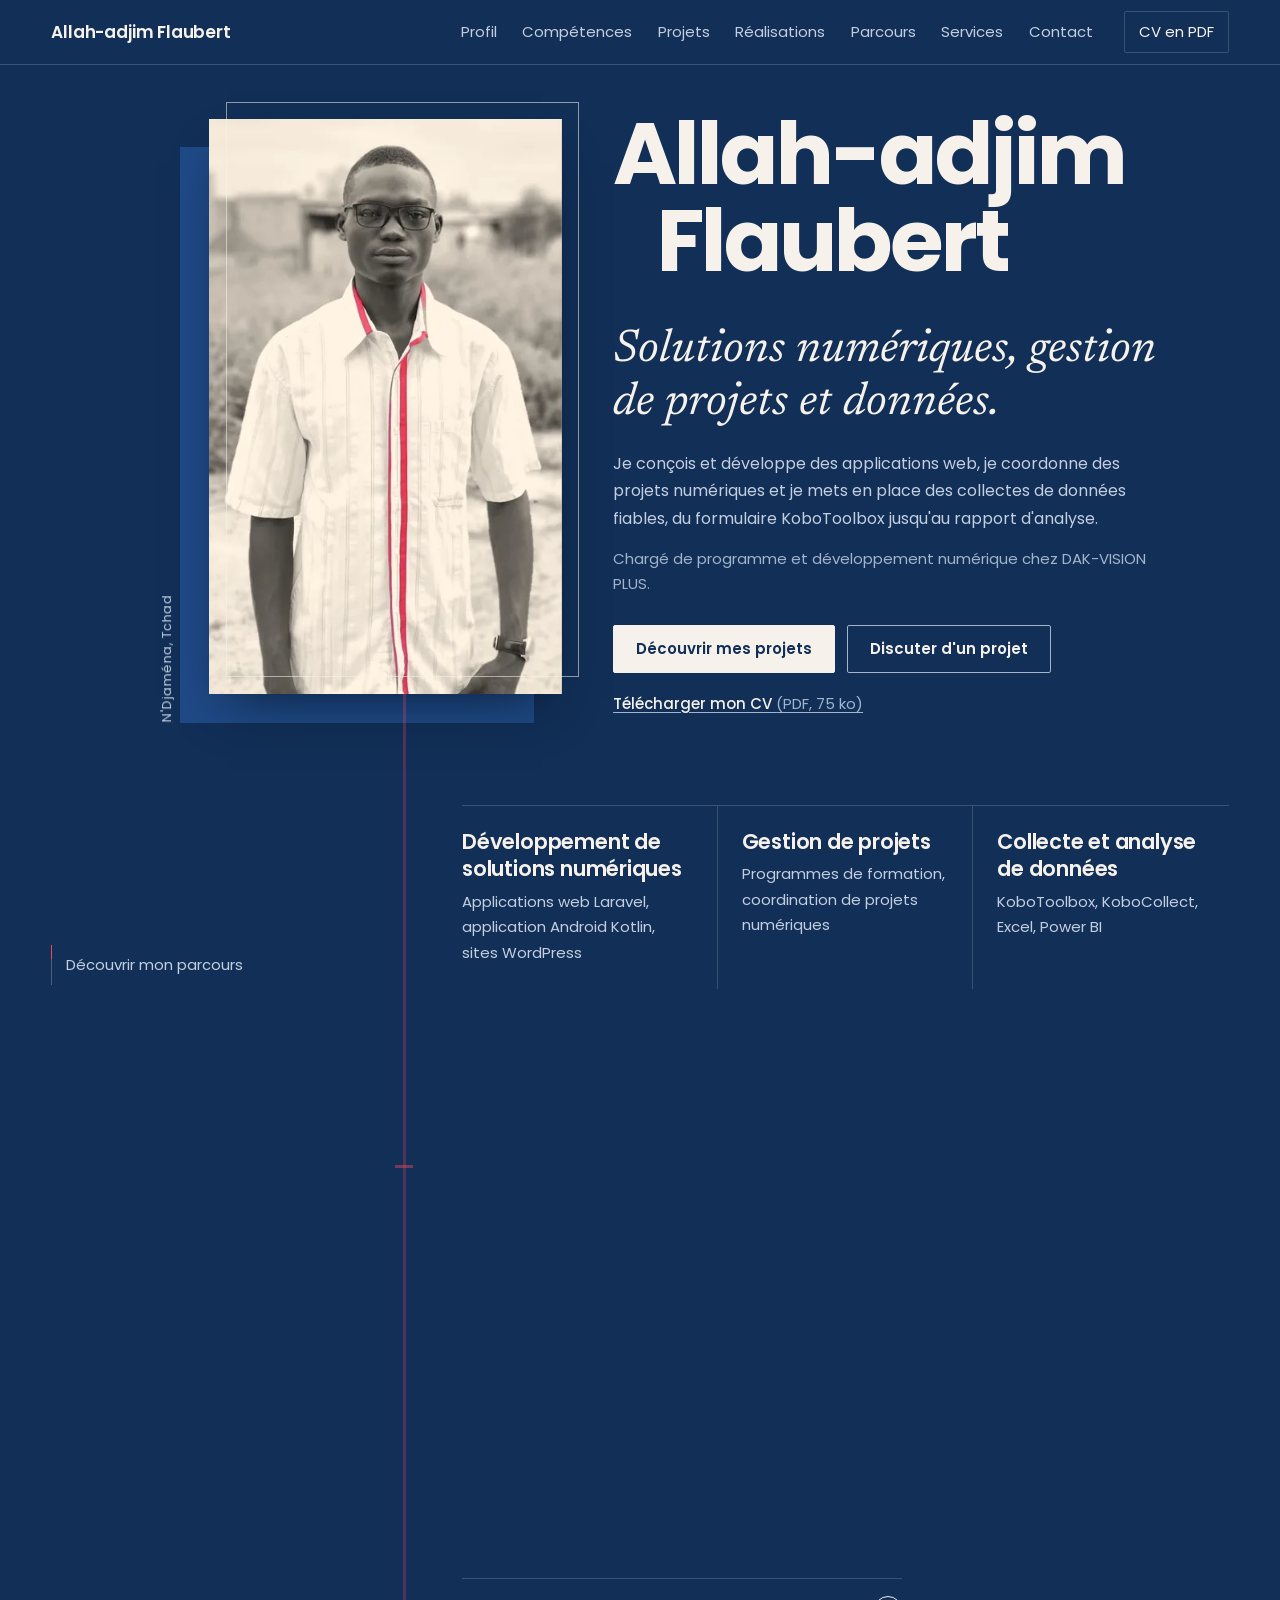
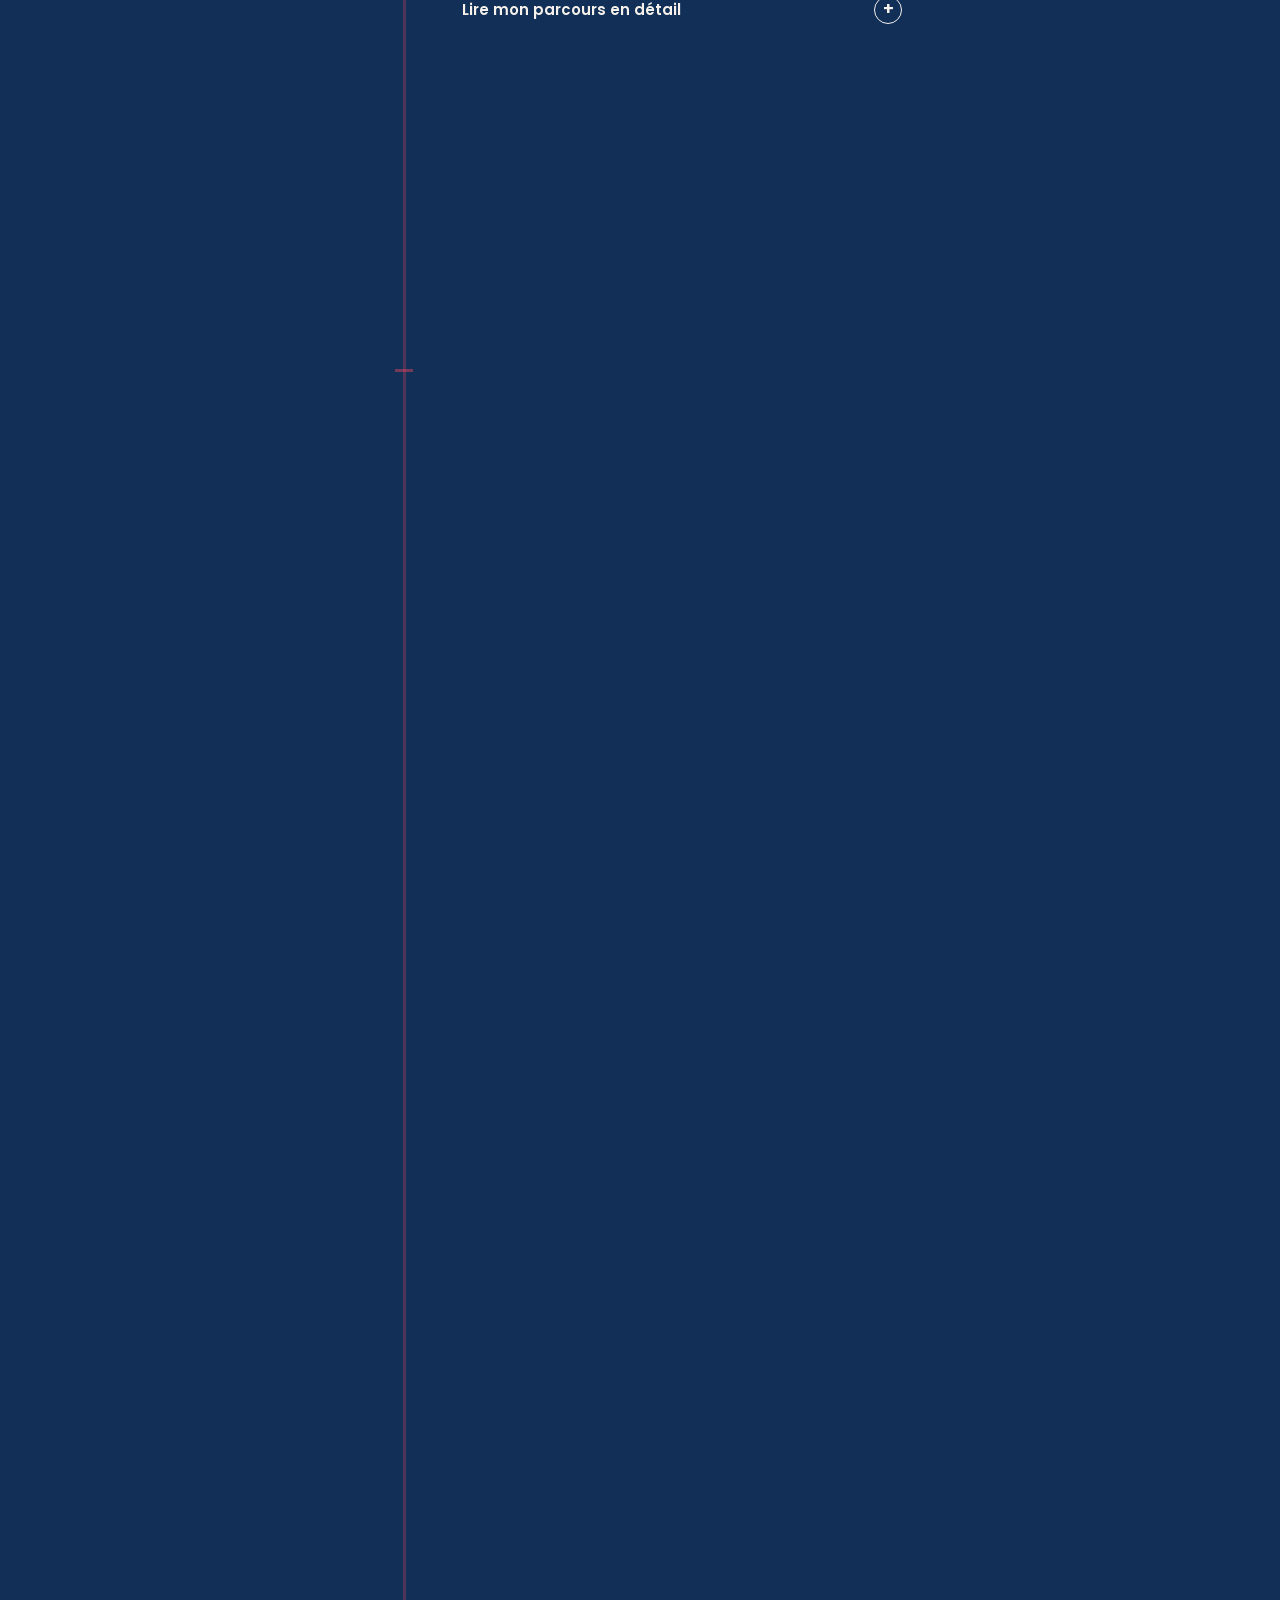
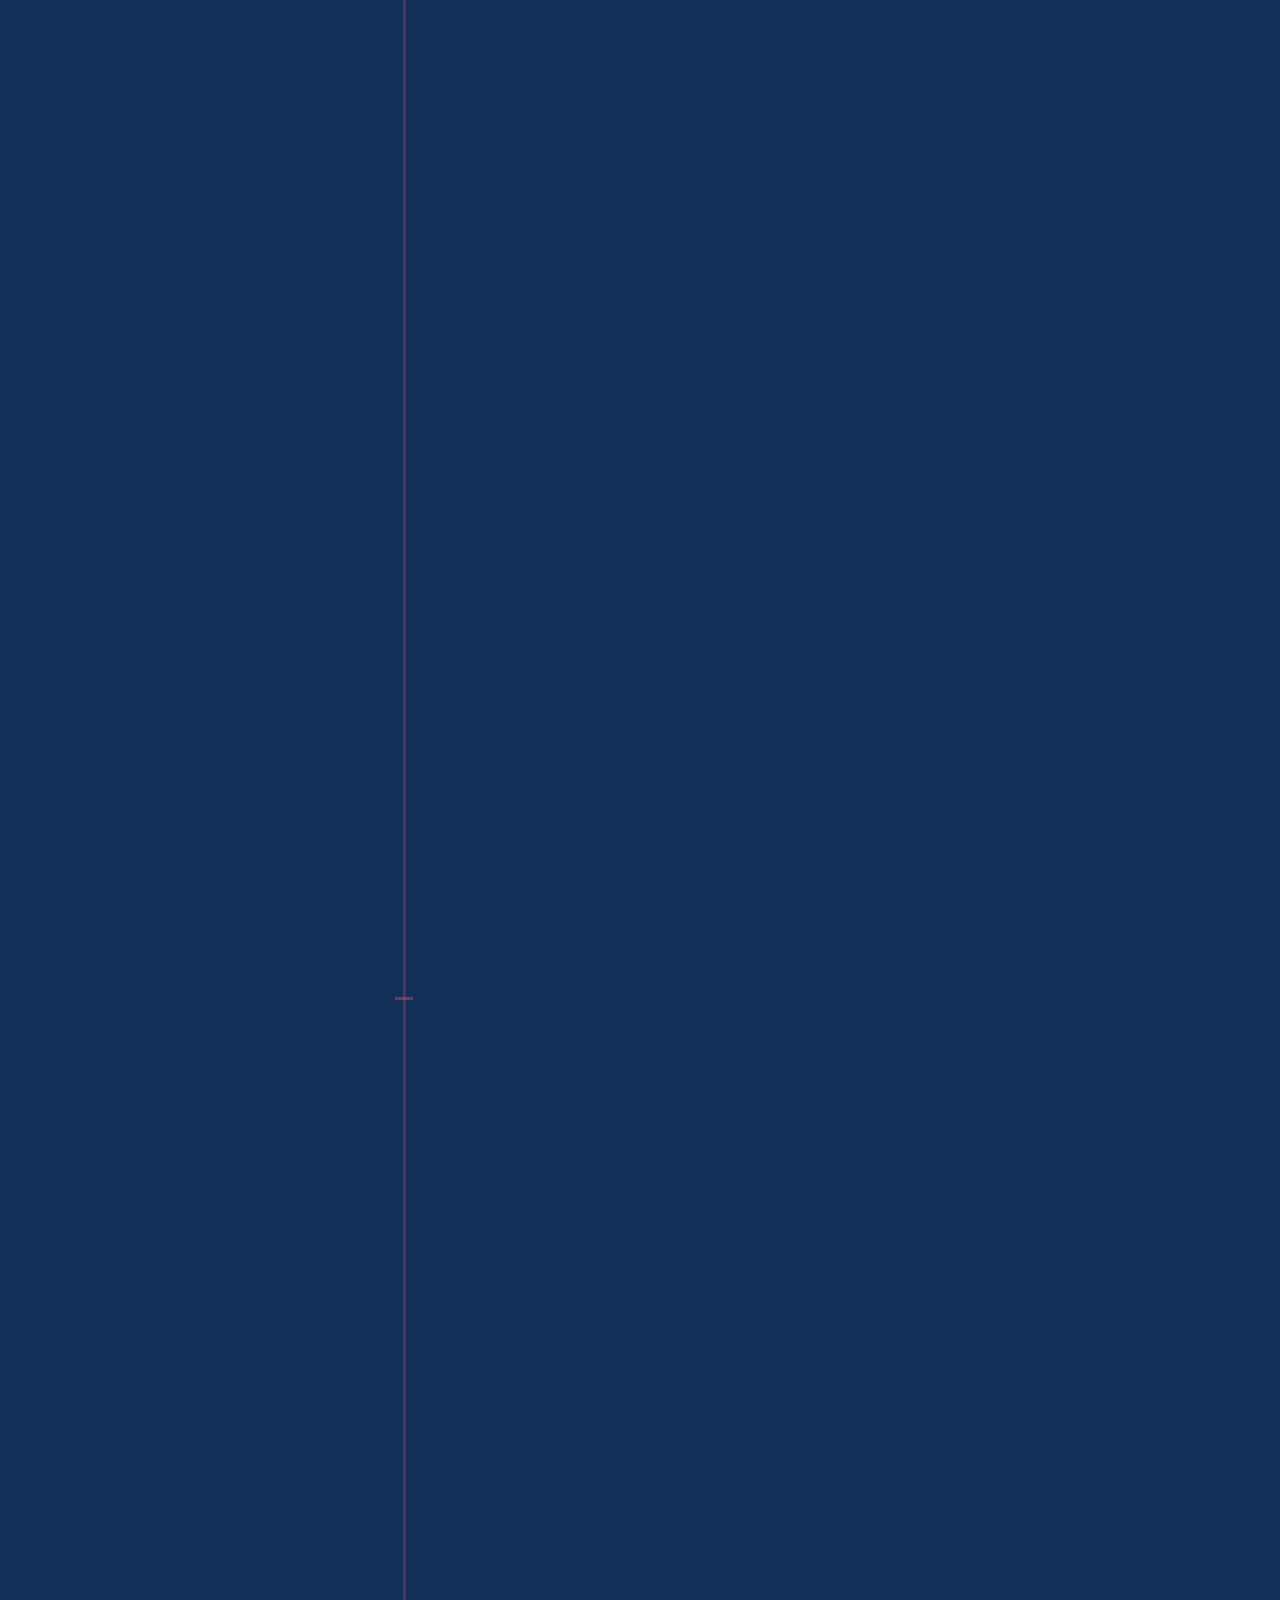
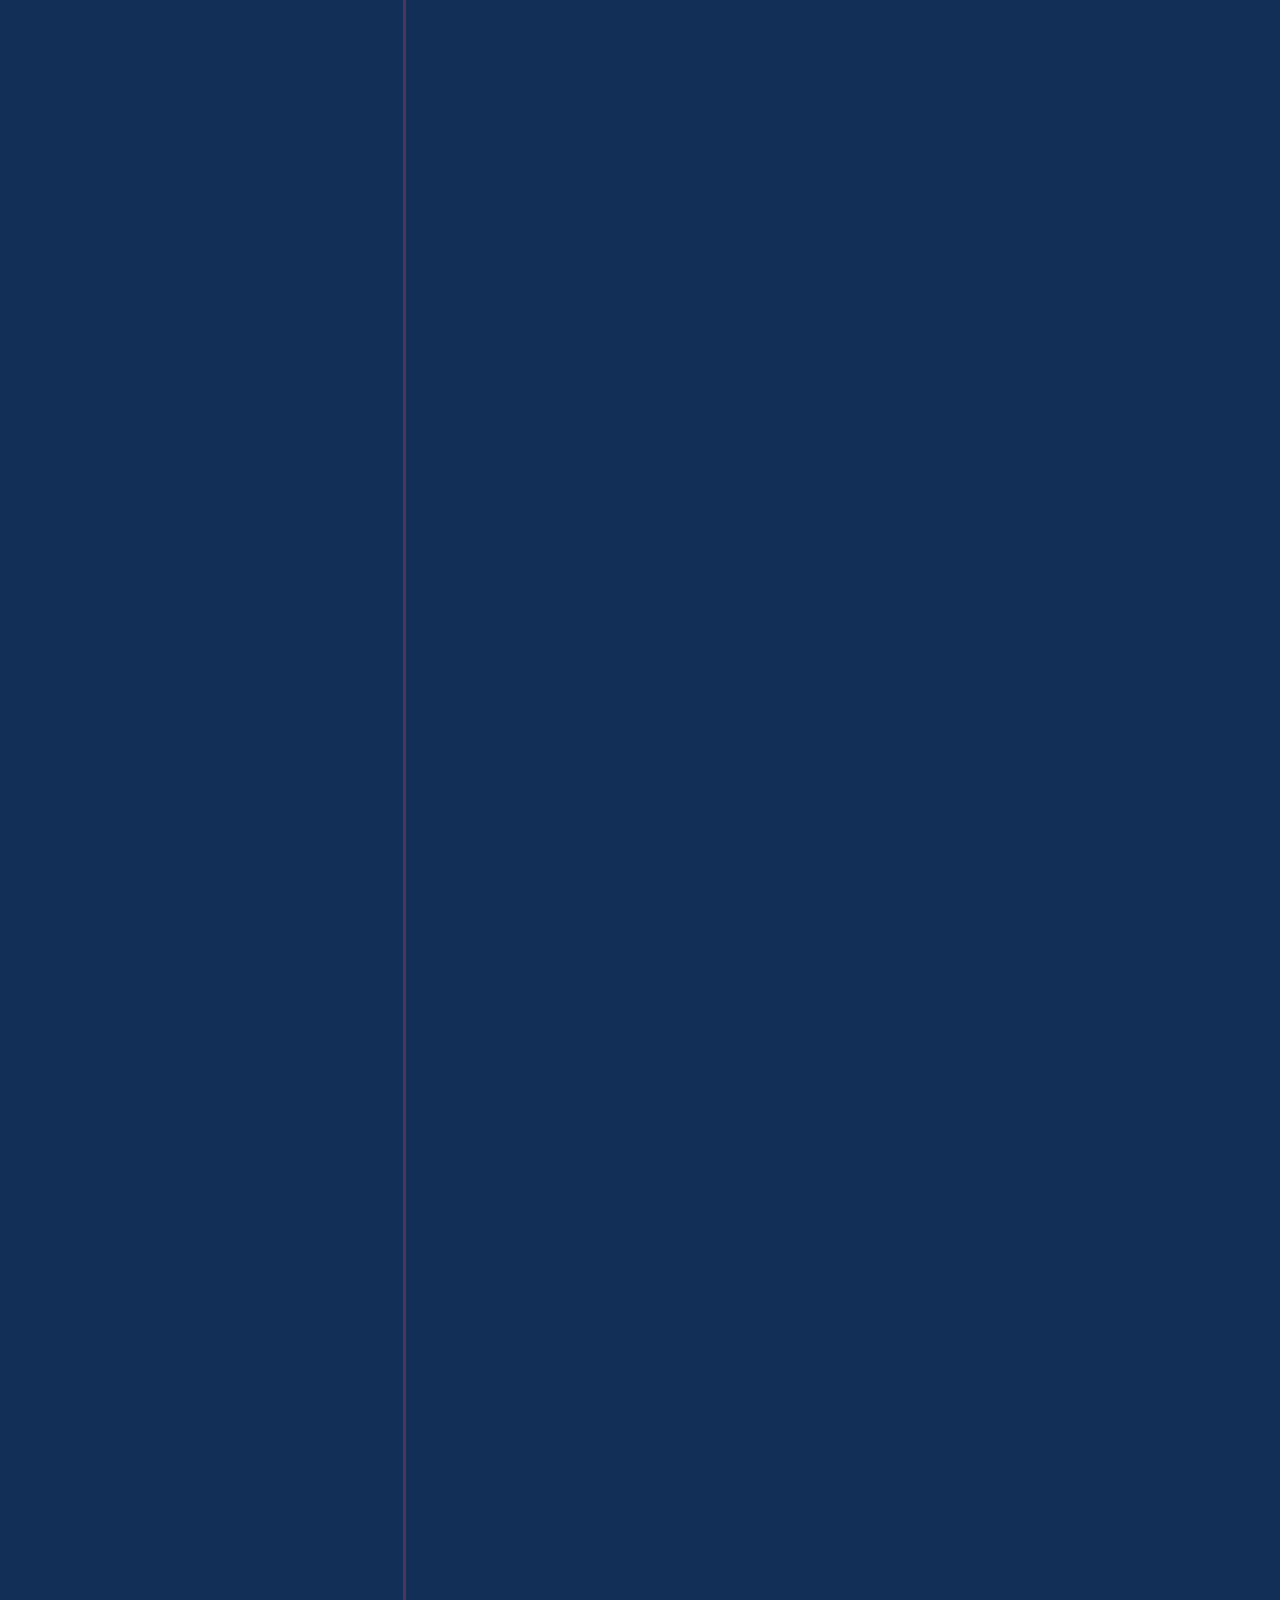
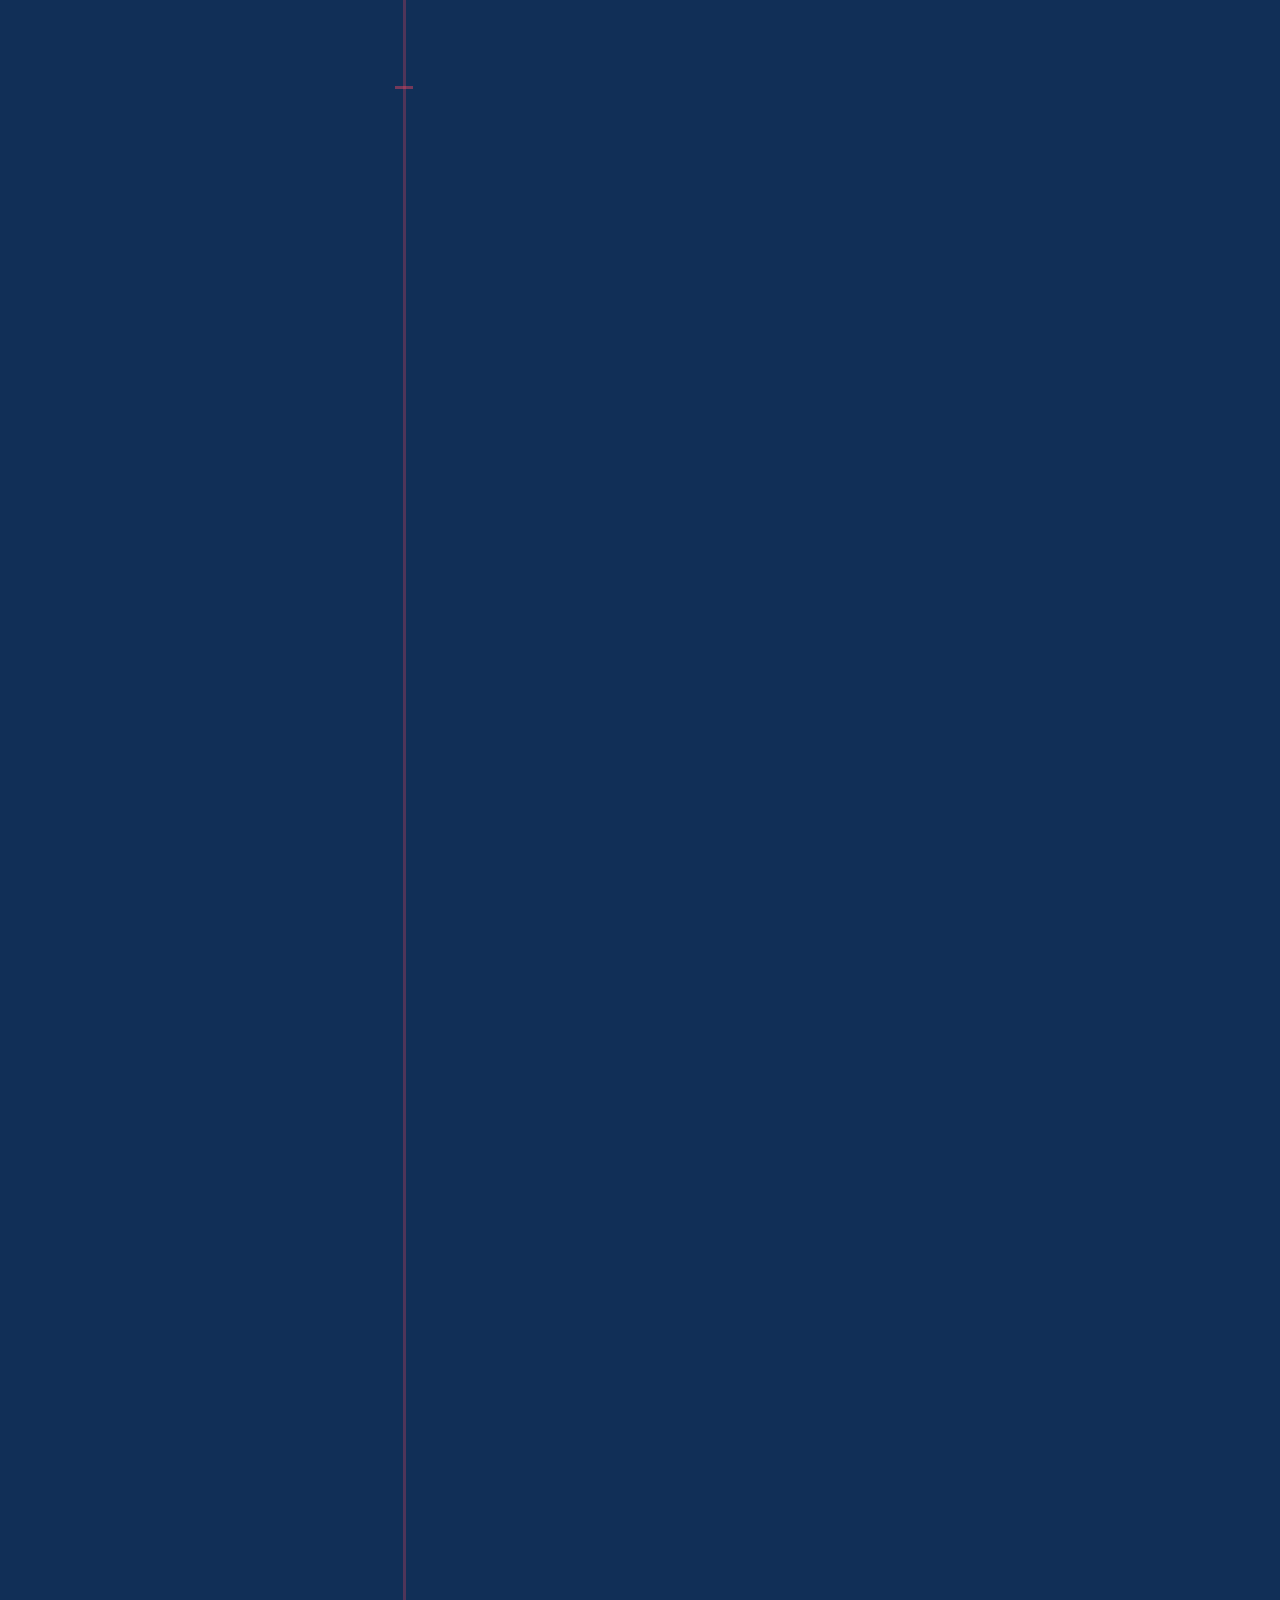
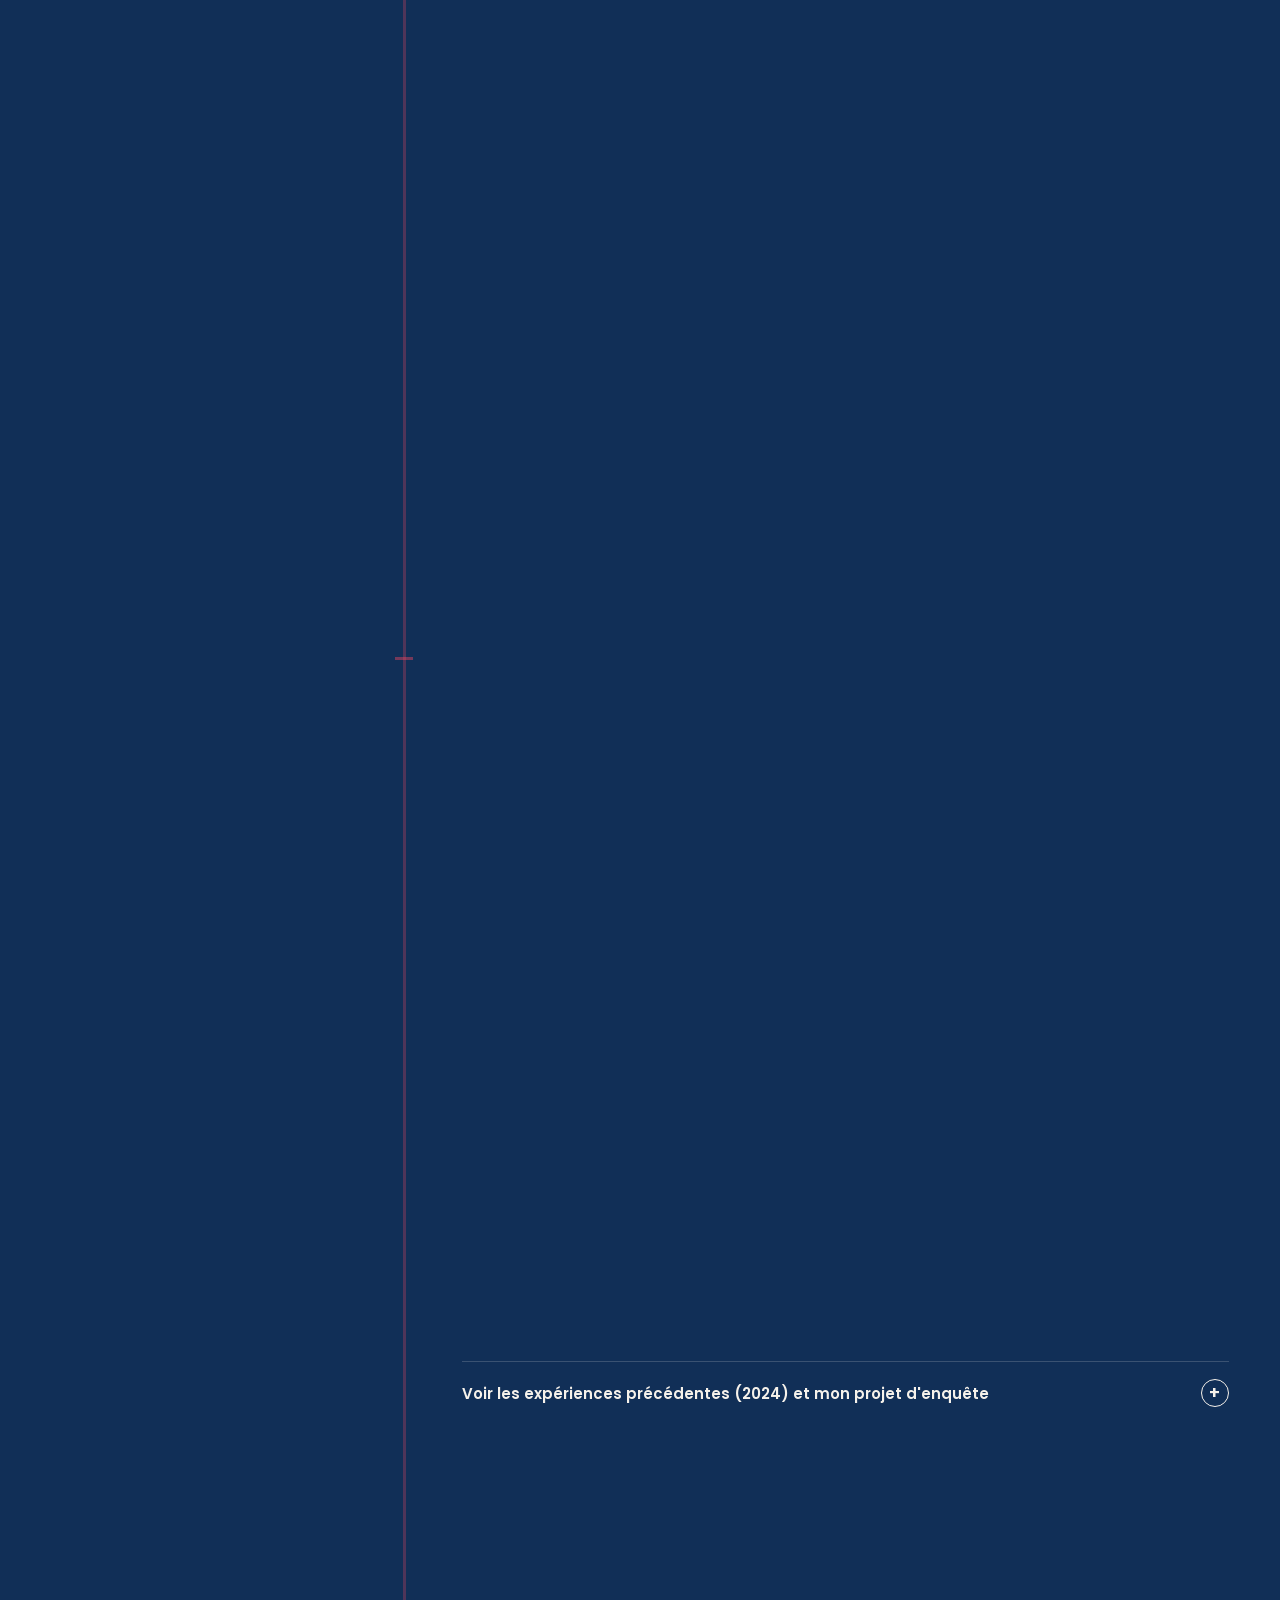
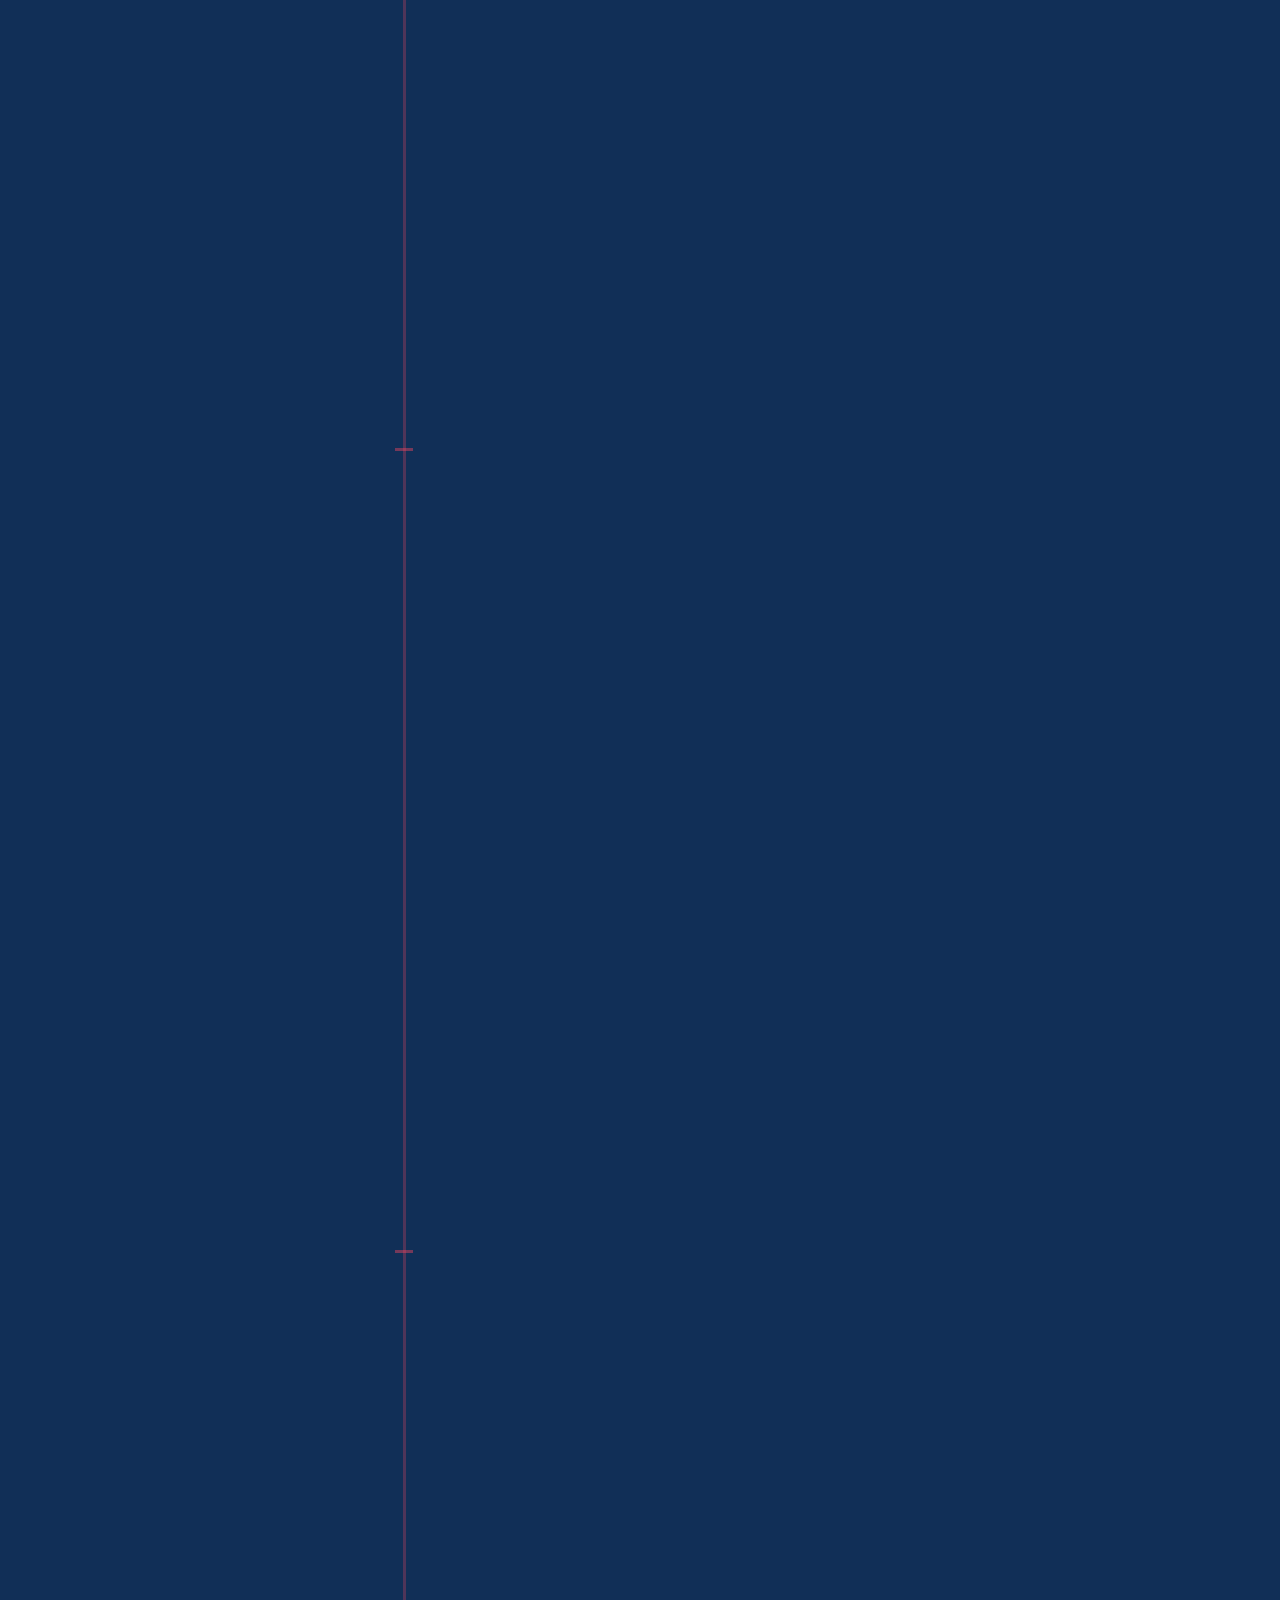
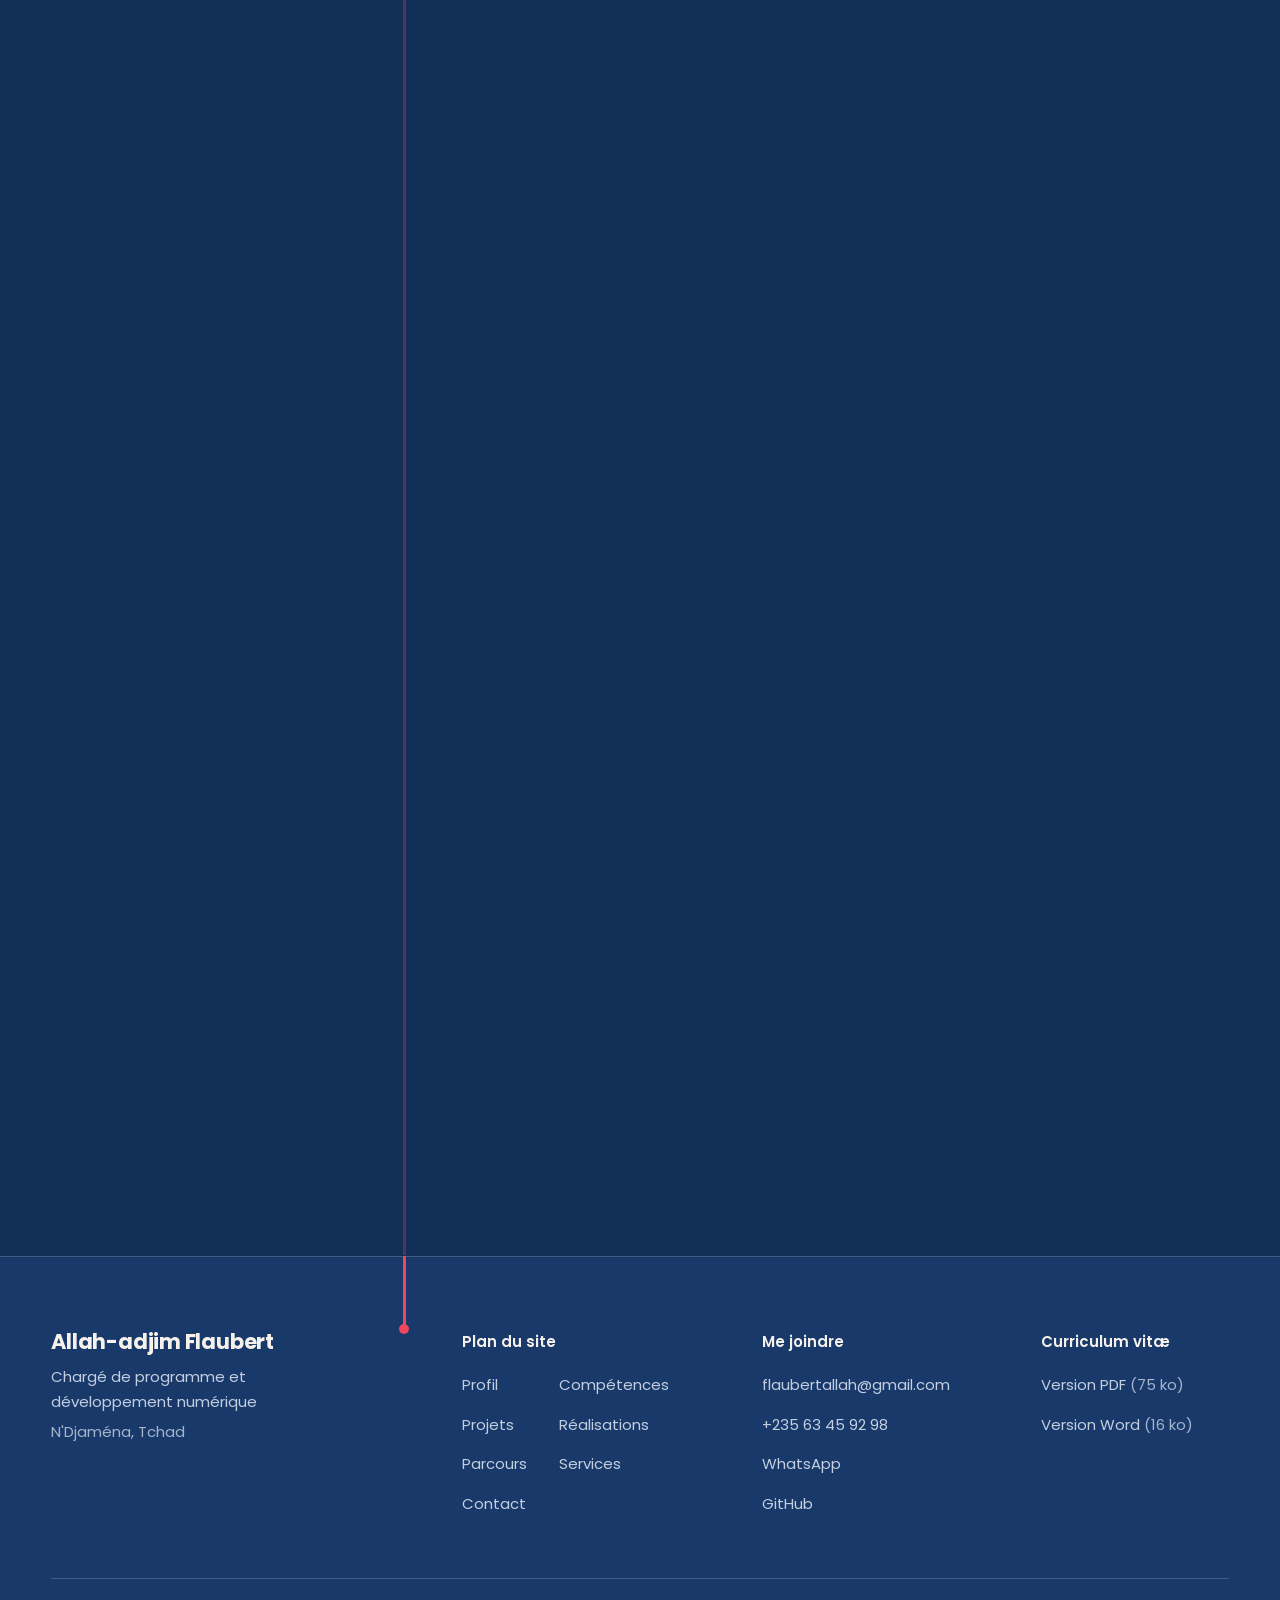
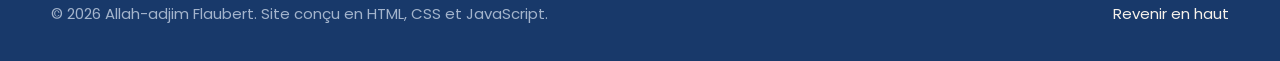
==== index.html @ 639a3fc4 "Première publication du portfolio" ====
<!DOCTYPE html>
<html lang="fr" class="no-js">
<!--
  Portfolio d'Allah-adjim Flaubert. Mode d'emploi : MAINTENANCE.md.
  Avant chaque publication : python tools/verifier.py
-->
<head>
  <meta charset="UTF-8">
  <meta name="viewport" content="width=device-width, initial-scale=1">
  <meta http-equiv="Content-Security-Policy" content="default-src 'self'; img-src 'self' data:; style-src 'self'; script-src 'self'; font-src 'self'; connect-src 'none'; manifest-src 'self'; frame-src 'none'; worker-src 'none'; object-src 'none'; base-uri 'self'; form-action 'none'">
  <meta name="referrer" content="strict-origin-when-cross-origin">
  <!-- RÉFÉRENCEMENT. L'adresse du site figure ici (canonical, partage, JSON-LD),
       dans sitemap.xml, robots.txt et 404.html. Pour la changer partout :
       python tools/verifier.py --changer-adresse https://nouvelle-adresse/ -->
  <title>Allah-adjim Flaubert | Solutions numériques et données au Tchad</title>
  <meta name="description" content="Allah-adjim Flaubert, développeur web et chargé de programme à N'Djaména : applications web Laravel, gestion de projets numériques, collecte et analyse de données (KoboToolbox, Power BI) et services informatiques au Tchad.">
  <meta name="author" content="Allah-adjim Flaubert">
  <meta name="robots" content="index, follow, max-image-preview:large">
  <meta name="theme-color" content="#112f57">
  <link rel="canonical" href="https://motou-98.github.io/portfolio-flaubertadjim/">

  <meta property="og:type" content="profile">
  <meta property="og:locale" content="fr_FR">
  <meta property="og:site_name" content="Allah-adjim Flaubert">
  <meta property="og:title" content="Allah-adjim Flaubert | Solutions numériques et données au Tchad">
  <meta property="og:description" content="Développement d'applications web, gestion de projets numériques, collecte et analyse de données à N'Djaména.">
  <meta property="og:url" content="https://motou-98.github.io/portfolio-flaubertadjim/">
  <meta property="og:image" content="https://motou-98.github.io/portfolio-flaubertadjim/assets/images/og-image.jpg">
  <meta property="og:image:width" content="1200">
  <meta property="og:image:height" content="630">
  <meta property="og:image:alt" content="Allah-adjim Flaubert, solutions numériques, gestion de projets et données">
  <meta property="profile:first_name" content="Flaubert">
  <meta property="profile:last_name" content="Allah-adjim">
  <meta name="twitter:card" content="summary_large_image">
  <meta name="twitter:title" content="Allah-adjim Flaubert | Solutions numériques et données au Tchad">
  <meta name="twitter:description" content="Développement d'applications web, gestion de projets numériques, collecte et analyse de données à N'Djaména.">
  <meta name="twitter:image" content="https://motou-98.github.io/portfolio-flaubertadjim/assets/images/og-image.jpg">
  <meta name="twitter:image:alt" content="Allah-adjim Flaubert, solutions numériques, gestion de projets et données">

  <link rel="icon" href="assets/images/favicon.svg" type="image/svg+xml">
  <link rel="apple-touch-icon" href="assets/images/apple-touch-icon.png">
  <link rel="manifest" href="site.webmanifest">
  <link rel="preload" href="assets/fonts/poppins-700.woff2" as="font" type="font/woff2" crossorigin>
  <link rel="preload" href="assets/fonts/poppins-400.woff2" as="font" type="font/woff2" crossorigin>
  <link rel="stylesheet" href="assets/css/style.css">
  <script src="assets/js/script.js" defer></script>

  <script type="application/ld+json">
  {
    "@context": "https://schema.org",
    "@graph": [
      {
        "@type": "WebSite",
        "@id": "https://motou-98.github.io/portfolio-flaubertadjim/#site",
        "url": "https://motou-98.github.io/portfolio-flaubertadjim/",
        "name": "Allah-adjim Flaubert",
        "inLanguage": "fr"
      },
      {
        "@type": "ProfilePage",
        "@id": "https://motou-98.github.io/portfolio-flaubertadjim/#page",
        "url": "https://motou-98.github.io/portfolio-flaubertadjim/",
        "name": "Allah-adjim Flaubert | Solutions numériques et données au Tchad",
        "inLanguage": "fr",
        "isPartOf": { "@id": "https://motou-98.github.io/portfolio-flaubertadjim/#site" },
        "mainEntity": { "@id": "https://motou-98.github.io/portfolio-flaubertadjim/#person" },
        "dateModified": "2026-11-25"
      },
      {
        "@type": "Person",
        "@id": "https://motou-98.github.io/portfolio-flaubertadjim/#person",
        "name": "Allah-adjim Flaubert",
        "jobTitle": "Chargé de programme et développement numérique",
        "description": "Développement de solutions numériques, gestion de projets, collecte et analyse de données à N'Djaména, Tchad.",
        "worksFor": { "@type": "Organization", "name": "DAK-VISION PLUS", "url": "https://dakvisionplus.com" },
        "alumniOf": { "@type": "CollegeOrUniversity", "name": "Université de N'Djamena" },
        "hasCredential": { "@type": "EducationalOccupationalCredential", "name": "Diplôme d'ingénieur des travaux en informatique appliquée (Bac+3)", "credentialCategory": "degree" },
        "address": { "@type": "PostalAddress", "addressLocality": "N'Djaména", "addressCountry": "TD" },
        "email": "mailto:flaubertallah@gmail.com",
        "telephone": "+235 63 45 92 98",
        "url": "https://motou-98.github.io/portfolio-flaubertadjim/",
        "image": "https://motou-98.github.io/portfolio-flaubertadjim/assets/images/portrait-663.jpg",
        "sameAs": ["https://github.com/motou-98"],
        "knowsLanguage": ["fr", "ar"],
        "knowsAbout": ["Développement web", "Laravel", "Livewire", "Kotlin", "Jetpack Compose", "Applications Android", "WordPress", "JavaScript", "Tailwind CSS", "Gestion de projets numériques", "KoboToolbox", "Collecte de données", "Analyse de données", "Power BI", "Formation", "Maintenance informatique", "Vidéosurveillance"]
      }
    ]
  }
  </script>
</head>
<body>
  <a class="skip-link" href="#contenu">Aller au contenu</a>

  <header class="site-header">
    <div class="page site-header__inner">
      <a class="wordmark" href="#accueil">Allah-adjim Flaubert</a>
      <button class="menu-button" type="button" aria-expanded="false" aria-controls="menu">Menu</button>
      <nav class="nav" id="menu" aria-label="Navigation principale">
        <ul class="nav__list">
          <li><a href="#profil">Profil</a></li>
          <li><a href="#competences">Compétences</a></li>
          <li><a href="#projets">Projets</a></li>
          <li><a href="#realisations">Réalisations</a></li>
          <li><a href="#parcours">Parcours</a></li>
          <li><a href="#services">Services</a></li>
          <li><a href="#contact">Contact</a></li>
        </ul>
        <div class="nav__actions">
          <a class="button button--solid nav__project" href="#projet">Discuter d'un projet</a>
          <a class="nav__cv" href="assets/documents/CV_ALLAH-ADJIM_Flaubert.pdf" download>CV en PDF</a>
        </div>
      </nav>
    </div>
  </header>

  <main id="contenu" tabindex="-1">
    <div class="fil" aria-hidden="true"><span class="fil__fill"></span></div>

    <!-- ═══ ACCUEIL ═══ Nom, accroche, poste actuel, boutons et lien du CV (taille en ko :
         python tools/verifier.py --corriger la met à jour). Les trois piliers renvoient vers Compétences. -->
    <section class="hero" id="accueil" aria-labelledby="nom">
      <div class="page hero__grid">
        <figure class="hero__photo">
          <picture>
            <source type="image/webp" srcset="assets/images/portrait-340.webp 340w, assets/images/portrait-440.webp 440w, assets/images/portrait-520.webp 520w, assets/images/portrait-663.webp 663w" sizes="(max-width: 820px) min(64vw, 340px), 30vw">
            <img src="assets/images/portrait-663.jpg" srcset="assets/images/portrait-340.jpg 340w, assets/images/portrait-440.jpg 440w, assets/images/portrait-520.jpg 520w, assets/images/portrait-663.jpg 663w" sizes="(max-width: 820px) min(64vw, 340px), 30vw" width="663" height="1080" alt="Portrait d'Allah-adjim Flaubert en chemise blanche à liseré rouge, à N'Djaména." fetchpriority="high">
          </picture>
          <figcaption class="hero__caption">N'Djaména, Tchad</figcaption>
        </figure>

        <div class="hero__text">
          <h1 class="hero__name" id="nom"><span>Allah-adjim</span> <span>Flaubert</span></h1>
          <div class="hero__body">
            <p class="hero__role">Solutions numériques, gestion de projets et données.</p>
            <p class="hero__intro">Je conçois et développe des applications web, je coordonne des projets numériques et je mets en place des collectes de données fiables, du formulaire KoboToolbox jusqu'au rapport d'analyse.</p>
            <p class="hero__current">Chargé de programme et développement numérique chez DAK-VISION PLUS.</p>
            <div class="hero__actions">
              <a class="button button--solid" href="#projets">Découvrir mes projets</a>
              <a class="button" href="#projet">Discuter d'un projet</a>
            </div>
            <a class="hero__cv" href="assets/documents/CV_ALLAH-ADJIM_Flaubert.pdf" download>Télécharger mon CV <span class="file-size">(PDF, 75 ko)</span></a>
          </div>
        </div>
      </div>

      <div class="page pillars-wrap">
        <ul class="pillars" aria-label="Trois domaines principaux">
          <li class="pillar">
            <a href="#competences-dev">
              <span class="pillar__title">Développement de solutions numériques</span>
              <span class="pillar__text">Applications web Laravel, application Android Kotlin, sites WordPress</span>
            </a>
          </li>
          <li class="pillar">
            <a href="#competences-projets">
              <span class="pillar__title">Gestion de projets</span>
              <span class="pillar__text">Programmes de formation, coordination de projets numériques</span>
            </a>
          </li>
          <li class="pillar">
            <a href="#competences-donnees">
              <span class="pillar__title">Collecte et analyse de données</span>
              <span class="pillar__text">KoboToolbox, KoboCollect, Excel, Power BI</span>
            </a>
          </li>
        </ul>
        <a class="scroll-cue" href="#profil"><span class="scroll-cue__line" aria-hidden="true"></span>Découvrir mon parcours</a>
      </div>
    </section>

    <!-- ═══ PROFIL ═══ Paragraphe visible, puis le parcours détaillé dans <details> (replié). -->
    <section class="section" id="profil" aria-labelledby="profil-titre">
      <div class="page section__grid">
        <span class="section__mark" aria-hidden="true"></span>
        <h2 class="section__title" id="profil-titre">Profil</h2>
        <div class="section__content">
          <p class="statement">Du formulaire d'enquête à l'application web, j'interviens là où le numérique doit répondre à un besoin concret.</p>

          <div class="profile">
            <div class="prose">
              <p>Mon profil réunit trois savoir-faire qui se renforcent : développer la solution, piloter le projet et exploiter les données qu'il produit. En complément, j'assure la formation des utilisateurs, la maintenance informatique et l'installation de vidéosurveillance. En parallèle, je porte mes propres projets : DJAOU, JANJAN et ADJIM INNOV.</p>
              <details class="project__more more">
  <summary>Lire mon parcours en détail</summary>
  <div class="more__body">
<p>Ingénieur des travaux en informatique appliquée, diplômé de l'Université de N'Djamena, j'ai commencé par un stage au département informatique de la FSEA, où j'ai collecté les données des enseignants et participé à la conception du site de la faculté.</p>
<p>J'ai ensuite rejoint DAK-VISION PLUS, une agence digitale de N'Djaména, comme assistant développeur web et maintenance. J'y suis aujourd'hui chargé de programme et développement numérique : j'élabore les programmes de formation de l'agence, je coordonne ses projets numériques et je développe des sites et des applications web. Depuis mars 2026, je forme également à la collecte de données avec KoboToolbox et KoboCollect.</p>
  </div>
</details>
            </div>

            <dl class="facts">
              <div><dt>Poste actuel</dt><dd>Chargé de programme et développement numérique, DAK-VISION PLUS</dd></div>
              <div><dt>Formation</dt><dd>Ingénieur des travaux en informatique appliquée (Bac+3)</dd></div>
              <div><dt>Basé à</dt><dd>N'Djaména, Tchad</dd></div>
              <div><dt>Langues de travail</dt><dd>Français, arabe local</dd></div>
              <div><dt>Façon de travailler</dt><dd>Rigoureux, autonome, à l'aise sur le terrain</dd></div>
            </dl>
          </div>
        </div>
      </div>
    </section>

    <!-- ═══ COMPÉTENCES ═══ Trois domaines (<article class="domain">), puis les expertises
         complémentaires (<article class="extra">). Une technologie = un <li> dans <ul class="tags">. -->
    <section class="section" id="competences" aria-labelledby="competences-titre">
      <div class="page section__grid">
        <span class="section__mark" aria-hidden="true"></span>
        <h2 class="section__title" id="competences-titre">Compétences</h2>
        <div class="section__content">
          <p class="lede">Trois domaines principaux, complétés par des expertises de terrain. Les outils cités sont ceux que j'utilise réellement, en mission chez DAK-VISION PLUS ou dans mes propres projets.</p>

          <div class="domains">
            <article class="domain" id="competences-dev">
              <div class="domain__head">
                <h3>Développement de solutions numériques</h3>
                <p class="domain__need">Une organisation a besoin d'un site, d'une application ou d'un outil de gestion.</p>
              </div>
              <div class="domain__body">
                <p>Applications web sur mesure avec Laravel (plateforme de gestion interne conçue et développée seul, plateforme de moto-taxi), application Android native en Kotlin, sites WordPress. Interfaces en HTML, CSS, JavaScript, Tailwind CSS ou Bootstrap, bases de données MySQL, tests automatisés. J'ai aussi développé les sites de Service Agro Almountas, DAK-VISION PLUS et Nour Tchad Services, et j'y ai apporté les correctifs.</p>
                <div class="skills"><p class="skills__label">Back-end</p><ul class="tags"><li>Laravel</li><li>Blade</li><li>Livewire</li><li>PHP</li><li>MySQL</li><li>WordPress</li><li>Laravel Sanctum et Fortify</li><li>Laravel Reverb (temps réel)</li><li>PHPUnit (tests)</li></ul></div>
                <details class="project__more more">
  <summary>Voir toutes les technologies (front-end, mobile, supports visuels)</summary>
  <div class="more__body">
<div class="skills"><p class="skills__label">Front-end</p><ul class="tags tags--detailed"><li><span class="tag__name">HTML5</span><span class="tag__desc">Structure des pages</span></li><li><span class="tag__name">CSS3</span><span class="tag__desc">Mise en forme</span></li><li><span class="tag__name">JavaScript</span><span class="tag__desc">Interactivité</span></li><li><span class="tag__name">Tailwind CSS</span><span class="tag__desc">Design rapide et responsive</span></li><li><span class="tag__name">Bootstrap</span><span class="tag__desc">Composants et mise en page</span></li><li><span class="tag__name">Vite</span><span class="tag__desc">Compilation et gestion des ressources</span></li><li><span class="tag__name">Chart.js</span><span class="tag__desc">Graphiques et statistiques</span></li><li><span class="tag__name">Alpine.js</span><span class="tag__desc">Interactions légères</span></li></ul></div>
<div class="skills"><p class="skills__label">Mobile Android</p><ul class="tags"><li>Kotlin</li><li>Jetpack Compose</li><li>Material 3</li><li>Room et SQLCipher</li><li>WorkManager</li></ul></div>
<div class="skills"><p class="skills__label">Supports visuels</p><ul class="tags"><li>Canva</li><li>PixelLab</li><li>Illustrator</li></ul></div>
  </div>
</details>
              </div>
            </article>

            <article class="domain" id="competences-projets">
              <div class="domain__head">
                <h3>Gestion et coordination de projets</h3>
                <p class="domain__need">Un projet numérique doit avancer, avec des étapes claires et des équipes formées.</p>
              </div>
              <div class="domain__body">
                <p>Chez DAK-VISION PLUS, j'élabore les programmes de formation de l'agence et je coordonne ses projets numériques. J'ai aussi mené de bout en bout une enquête socioéconomique auprès des ménages, de la conception du questionnaire à l'analyse.</p>
                <div class="skills"><p class="skills__label">Savoir-faire</p><ul class="tags"><li>Élaboration de programmes de formation</li><li>Coordination de projets numériques</li><li>Conduite d'enquêtes de terrain</li><li>Rédaction de rapports</li></ul></div>
              </div>
            </article>

            <article class="domain" id="competences-donnees">
              <div class="domain__head">
                <h3>Collecte et analyse de données</h3>
                <p class="domain__need">Une enquête doit être menée sur le terrain, avec des données fiables.</p>
              </div>
              <div class="domain__body">
                <p>Conception des questionnaires sur KoboToolbox, déploiement sur mobile avec KoboCollect, administration des questionnaires et contrôle de la qualité des données, puis analyse et rapports sous Excel et Power BI. Depuis mars 2026, je forme des équipes à ces outils.</p>
                <ol class="flow" aria-label="Étapes d'une collecte de données, dans l'ordre">
                  <li>Questionnaire</li><li>Collecte mobile</li><li>Contrôle qualité</li><li>Analyse et rapport</li>
                </ol>
                <div class="skills"><p class="skills__label">Outils</p><ul class="tags"><li>KoboToolbox</li><li>KoboCollect</li><li>Excel</li><li>Power BI</li><li>Access</li></ul></div>
              </div>
            </article>
          </div>

          <h3 class="sub-heading">Expertises complémentaires</h3>
          <div class="extras">
            <article class="extra">
              <h4>Formation et accompagnement</h4>
              <p>Formation d'adultes en informatique bureautique et en collecte de données mobile.</p>
              <ul class="tags tags--small"><li>Bureautique</li><li>KoboToolbox</li><li>KoboCollect</li></ul>
            </article>
            <article class="extra">
              <h4>Maintenance informatique</h4>
              <p>Dépannage des équipements informatiques, une mission exercée chez DAK-VISION PLUS comme assistant développeur web et maintenance.</p>
              <ul class="tags tags--small"><li>Dépannage</li></ul>
            </article>
            <article class="extra">
              <h4>Vidéosurveillance</h4>
              <p>Installation de caméras de vidéosurveillance pour sécuriser des locaux.</p>
              <ul class="tags tags--small"><li>Installation de caméras</li></ul>
            </article>
          </div>
        </div>
      </div>
    </section>

    <!-- ═══ PROJETS PERSONNELS ═══ Un projet = un <article class="project project--nom">.
         · Statut : <p class="project__status"> (pastille status-dot--progress : en cours).
         · Avancement : <ol class="stages">. Étape finie : class="is-done" et « (terminé) » ;
           étape en cours : class="is-current" aria-current="step" et « (prochaine étape) » ;
           étape future : <li> sans classe. Ne marquer « terminé » que ce qui l'est vraiment.
         · Les couleurs propres à chaque projet sont dans style.css (rubrique Projets). -->
    <section class="section section--projects" id="projets" aria-labelledby="projets-titre">
      <div class="page section__grid">
        <span class="section__mark" aria-hidden="true"></span>
        <h2 class="section__title" id="projets-titre">Projets</h2>
        <div class="section__content">
          <p class="lede">Trois projets personnels, à des stades différents. Les fonctionnalités et l'avancement sont ceux de leur code source : aucun n'est encore publié.</p>
        </div>
      </div>

      <div class="page projects">
        <!-- DJAOU -->
        <article class="project project--djaou" aria-labelledby="djaou-titre">
          <div class="project__mark project__mark--phone">
            <div class="phone">
              <picture>
                <source type="image/webp" srcset="assets/images/projets/djaou-ecran.webp">
                <img src="assets/images/projets/djaou-ecran.jpg" width="360" height="779" loading="lazy" decoding="async" alt="Interface client de DJAOU sur téléphone : « Où allez-vous ? », bouton « Commander une course » et dernières courses avec leur prix (données de démonstration).">
              </picture>
            </div>
          </div>
          <div class="project__info">
            <p class="project__status"><span class="status-dot status-dot--progress" aria-hidden="true"></span>En développement</p>
            <h3 class="project__name" id="djaou-titre">DJAOU</h3>
            <p class="project__desc">Une plateforme de moto-taxi pour N'Djaména : le client demande une course, le prix lui est annoncé avant le départ et le conducteur le plus proche la reçoit. « Djaou » signifie « allons » en ngambay.</p>

            <dl class="case case--key">
              <div><dt>Technologies</dt><dd>Laravel 12, MySQL 8, Laravel Sanctum, Laravel Reverb (temps réel), OSRM (calcul des distances), Blade, Tailwind CSS, Alpine.js, passerelle SMS Android</dd></div>
              <div><dt>Mon rôle</dt><dd>Porteur du projet : cahier des charges, conception et développement</dd></div>
            </dl>

            <ol class="stages" aria-label="Avancement de DJAOU">
              <li class="is-done">Cahier des charges<span class="visually-hidden"> (terminé)</span></li>
              <li class="is-done">Socle et administration<span class="visually-hidden"> (terminé)</span></li>
              <li class="is-done">Courses web et SMS<span class="visually-hidden"> (terminé)</span></li>
              <li class="is-current" aria-current="step">Suivi GPS<span class="visually-hidden"> (prochaine étape)</span></li>
              <li>Phase pilote</li>
              <li>Application mobile</li>
            </ol>

            <details class="project__more">
              <summary>Voir les fonctionnalités et le détail</summary>
              <dl class="case">
                <div><dt>Le besoin</dt><dd>Tout le monde n'a pas un smartphone ni une bonne connexion. Le service doit fonctionner avec ce que chacun a : d'abord le site web et les SMS, puis une application mobile.</dd></div>
                <div><dt>La vision</dt><dd>Un même moteur de prix et de courses pour tous les canaux (web, SMS, puis application, USSD, voix et WhatsApp), et à terme la livraison et d'autres villes.</dd></div>
                <div class="case__wide"><dt>Fonctionnalités développées</dt><dd>
                <div class="case__cols">
                  <div><p class="case__sub">Clients</p><ul class="case__list"><li>Inscription vérifiée par code SMS</li><li>Devis avant départ (distance et prix)</li><li>Suivi, paiement, reçu et note du conducteur</li><li>Commande par SMS</li></ul></div>
                  <div><p class="case__sub">Conducteurs</p><ul class="case__list"><li>Inscription avec documents stockés chiffrés</li><li>Disponibilité et envoi de la position</li><li>Acceptation, démarrage et fin de course</li><li>Confirmation du paiement</li></ul></div>
                  <div><p class="case__sub">Administration</p><ul class="case__list"><li>Validation et suspension des comptes</li><li>Tarifs par paliers de kilomètres</li><li>Villes, zones et repères connus</li><li>Paiements, export CSV, statistiques, journal d'audit</li></ul></div>
                </div>
              </dd></div>
                <div><dt>Qualité et sécurité</dt><dd>368 tests automatisés (PHPUnit), double authentification des administrateurs par SMS, documents chiffrés, journal des actions sensibles</dd></div>
                <div><dt>Prochaines étapes</dt><dd>Suivi GPS des motos (Traccar), phase pilote avec 15 à 20 conducteurs, application Android, paiement par Airtel Money et Moov Money</dd></div>
              </dl>
            </details>
          </div>
        </article>

        <!-- JANJAN -->
        <article class="project project--janjan" aria-labelledby="janjan-titre">
          <div class="project__mark project__mark--phone">
            <div class="phone">
              <picture>
                <source type="image/webp" srcset="assets/images/projets/janjan-ecran.webp">
                <img src="assets/images/projets/janjan-ecran.jpg" width="360" height="800" loading="lazy" decoding="async" alt="Écran de démarrage de JANJAN : icône de portefeuille, slogan « Petit à petit, j'avance. » et mention « Conçu et développé par ADJIM INNOV ».">
              </picture>
            </div>
          </div>
          <div class="project__info">
            <p class="project__status"><span class="status-dot status-dot--progress" aria-hidden="true"></span>En finalisation</p>
            <h3 class="project__name" id="janjan-titre">JANJAN</h3>
            <p class="project__desc">Une application Android de gestion des finances personnelles en FCFA et d'organisation du quotidien, qui fonctionne entièrement hors ligne. Sa signature : « Petit à petit, j'avance. »</p>

            <dl class="case case--key">
              <div><dt>Technologies</dt><dd>Kotlin, Jetpack Compose, Material 3, Room avec chiffrement SQLCipher, architecture MVVM, WorkManager. Android 8 et versions suivantes.</dd></div>
              <div><dt>Mon rôle</dt><dd>Conception et développement, sous la marque ADJIM INNOV</dd></div>
            </dl>

            <ol class="stages" aria-label="Avancement de JANJAN">
              <li class="is-done">Conception<span class="visually-hidden"> (terminé)</span></li>
              <li class="is-done">Développement<span class="visually-hidden"> (terminé)</span></li>
              <li class="is-done">Tests<span class="visually-hidden"> (terminé)</span></li>
              <li class="is-current" aria-current="step">Version signée<span class="visually-hidden"> (en cours)</span></li>
              <li>Publication</li>
            </ol>

            <details class="project__more">
              <summary>Voir les fonctionnalités et le détail</summary>
              <dl class="case">
                <div><dt>Le besoin</dt><dd>Suivre son argent et organiser son quotidien sans connexion Internet, sans compte en ligne et sans exposer ses données.</dd></div>
                <div><dt>Hors ligne et confidentialité</dt><dd>Aucune permission Internet : l'application fonctionne en mode avion. Base de données chiffrée, code PIN, biométrie et sauvegarde chiffrée dans un fichier portable.</dd></div>
                <div class="case__wide"><dt>Fonctionnalités opérationnelles</dt><dd>
                <div class="case__cols">
                  <div><p class="case__sub">Finances</p><ul class="case__list"><li>Portefeuilles (espèces, Mobile Money, banque…)</li><li>Revenus, dépenses et transferts</li><li>Budgets avec alertes à 75, 90 et 100 %</li><li>Épargne par objectifs, dettes et créances</li></ul></div>
                  <div><p class="case__sub">Suivi</p><ul class="case__list"><li>Tableau de bord et statistiques</li><li>Export CSV et PDF</li><li>Notifications et bilans périodiques</li></ul></div>
                  <div><p class="case__sub">Planning</p><ul class="case__list"><li>Agenda jour, semaine et mois</li><li>Activités récurrentes et tâches</li><li>Rappels et échéances financières</li></ul></div>
                </div>
                <span class="case__note">Fonctionnalités vérifiées sur téléphone ; l'application n'est pas encore publiée.</span>
              </dd></div>
                <div><dt>Qualité</dt><dd>123 tests unitaires et 34 tests instrumentés sur Android, réussis lors de la dernière série du 12 novembre 2026 (intégrité des soldes, sauvegarde et restauration, migration, absence d'accès Internet)</dd></div>
                <div><dt>Reste à faire</dt><dd>Version signée de l'application et guides d'installation et de sauvegarde</dd></div>
              </dl>
            </details>
          </div>
        </article>

        <!-- ADJIM INNOV -->
        <article class="project project--adjim" aria-labelledby="adjim-titre">
          <div class="project__mark">
            <picture>
              <source type="image/webp" srcset="assets/images/projets/adjim-innov.webp">
              <img src="assets/images/projets/adjim-innov.jpg" width="715" height="593" loading="lazy" decoding="async" alt="Logo de ADJIM INNOV">
            </picture>
          </div>
          <div class="project__info">
            <p class="project__status"><span class="status-dot status-dot--setup" aria-hidden="true"></span>En structuration</p>
            <h3 class="project__name" id="adjim-titre">ADJIM INNOV</h3>
            <p class="project__desc">Mon initiative entrepreneuriale de services informatiques et de solutions numériques. Sa signature : « Connectons nos idées au futur ».</p>

            <dl class="case case--key">
              <div><dt>Domaines d'intervention</dt><dd>Applications et sites web, outils de gestion, collecte de données, formation, maintenance informatique, vidéosurveillance. Le détail figure dans <a href="#services">mes services</a>.</dd></div>
              <div><dt>Mon rôle</dt><dd>Fondateur de l'initiative</dd></div>
            </dl>

            <ol class="stages" aria-label="Avancement de ADJIM INNOV">
              <li class="is-done">Idée<span class="visually-hidden"> (terminé)</span></li>
              <li class="is-current" aria-current="step">Structuration<span class="visually-hidden"> (en cours)</span></li>
              <li>Lancement commercial</li>
            </ol>

            <details class="project__more">
              <summary>Voir la vision et les réalisations</summary>
              <dl class="case">
                <div><dt>La vision</dt><dd>Rassembler sous une même marque le développement de solutions numériques et les services informatiques de terrain.</dd></div>
                <div><dt>Réalisation sous la marque</dt><dd>L'application JANJAN, en finalisation, signée « Conçu et développé par ADJIM INNOV »</dd></div>
              </dl>
            </details>
          </div>
        </article>
      </div>
    </section>

    <!-- ═══ RÉALISATIONS ═══ D'abord la plateforme interne (li.work--app), puis « Sites en ligne ».
         Ajouter un site : copier un <li class="work"> de <ul class="works works--sites">,
         puis changer textes, lien et captures (même nom en 720 et 1200 px, en .webp et .jpg).
         Modèle dans MAINTENANCE.md. -->
    <section class="section" id="realisations" aria-labelledby="realisations-titre">
      <div class="page section__grid">
        <span class="section__mark" aria-hidden="true"></span>
        <h2 class="section__title" id="realisations-titre">Réalisations</h2>
        <div class="section__content">
          <p class="lede">Une application métier et des sites en ligne réalisés au sein de DAK-VISION PLUS. Ma contribution est indiquée pour chacun.</p>
          <ul class="works">
            <li class="work work--app">
              <div class="work__head">
                <picture class="work__shot">
                  <source type="image/webp" srcset="assets/images/realisations/dakvision-sessions-720.webp 720w, assets/images/realisations/dakvision-sessions-1200.webp 1200w" sizes="(max-width: 820px) 92vw, 62vw">
                  <img src="assets/images/realisations/dakvision-sessions-1200.jpg" width="1200" height="800" loading="lazy" decoding="async" alt="Écran « Sessions de formation » de la plateforme de gestion interne : filtres par statut, sessions à valider par le chargé de programme, formateurs, salles et périodes.">
                </picture>
                <h3 class="work__name">Plateforme de gestion interne de DAK-VISION PLUS</h3>
                <p class="work__type">Application web métier (Laravel), installable sur ordinateur et téléphone</p>
              </div>
              <div class="work__gallery">
                <figure class="work__thumb">
                  <picture>
                    <source type="image/webp" srcset="assets/images/realisations/dakvision-tableau-de-bord-720.webp">
                    <img src="assets/images/realisations/dakvision-tableau-de-bord-720.jpg" width="720" height="480" loading="lazy" decoding="async" alt="Tableau de bord de la direction : éléments à traiter, pointage du jour, présences, rapports hebdomadaires, formations et finances.">
                  </picture>
                  <figcaption>Tableau de bord</figcaption>
                </figure>
                <figure class="work__thumb">
                  <picture>
                    <source type="image/webp" srcset="assets/images/realisations/dakvision-caisse-720.webp">
                    <img src="assets/images/realisations/dakvision-caisse-720.jpg" width="720" height="480" loading="lazy" decoding="async" alt="Écran Caisse : soldes à encaisser par apprenant et par formation, montants payés et restants en FCFA. Données fictives, numéros de téléphone masqués.">
                  </picture>
                  <figcaption>Caisse des formations</figcaption>
                </figure>
                <figure class="work__thumb">
                  <picture>
                    <source type="image/webp" srcset="assets/images/realisations/dakvision-personnel-720.webp">
                    <img src="assets/images/realisations/dakvision-personnel-720.jpg" width="720" height="480" loading="lazy" decoding="async" alt="Écran Fiches du personnel : recherche, filtres par service et contrat, liste des employés avec leur matricule.">
                  </picture>
                  <figcaption>Fiches du personnel</figcaption>
                </figure>
              </div>
              <p class="work__demo">Captures réalisées sur une installation de test, avec des données fictives ; numéros de téléphone masqués.</p>
              <dl class="work__facts work__facts--key">
                <div><dt>Objectif</dt><dd>Réunir dans un seul outil le personnel et les contrats, les présences, les rapports d'activité, les formations et les apprenants, les finances, les salaires et les documents administratifs de l'agence.</dd></div>
                <div class="work__contribution"><dt>Ma contribution</dt><dd>Conçue et développée seul. Présentée avec l'accord de DAK-VISION PLUS ; outil interne, non accessible au public.</dd></div>
              </dl>
              <details class="project__more work__more">
                <summary>Voir les fonctionnalités, les technologies et la sécurité</summary>
                <dl class="work__facts">
                  <div><dt>Fonctionnalités</dt><dd>Pointage depuis le réseau du bureau ; rapports hebdomadaires modifiables 12 h après leur remise puis verrouillés, avec versions archivées et rectifications approuvées ; sessions de formation validées entre le chargé de programme et la direction ; caisse (espèces, Airtel Money, Moov Money) avec reçus et attestations ; finances à soldes jamais négatifs et clôture mensuelle ; bulletins de paie ; contrats, fiches et bilans en PDF ; tableau de bord par rôle.</dd></div>
                  <div><dt>Technologies et qualité</dt><dd>Laravel 12 en architecture modulaire, MySQL 8, Blade, Tailwind CSS 4, Vite, Laravel Fortify et Sanctum, rôles et permissions Spatie, PDF avec DomPDF, application installable (PWA). 448 tests automatisés (PHPUnit).</dd></div>
                  <div><dt>Sécurité</dt><dd>Double authentification obligatoire pour la direction, en-têtes de sécurité, connexions limitées, journal de sécurité non modifiable, données salariales chiffrées, aucune suppression : annulation avec motif ou archivage.</dd></div>
                </dl>
              </details>
            </li>
          </ul>
          <h3 class="sub-heading works__title">Sites en ligne</h3>
          <ul class="works works--sites">
            <li class="work">
              <a class="work__link" href="https://serviceagroalmountas.com" target="_blank" rel="noopener noreferrer">
                <picture class="work__shot">
                  <source type="image/webp" srcset="assets/images/realisations/serviceagroalmountas-720.webp 720w, assets/images/realisations/serviceagroalmountas-1200.webp 1200w" sizes="(max-width: 820px) 92vw, 62vw">
                  <img src="assets/images/realisations/serviceagroalmountas-1200.jpg" width="1200" height="800" loading="lazy" decoding="async" alt="Page d'accueil du site Service Agro Almountas : « Transformez votre agriculture avec l'énergie du soleil ! »">
                </picture>
                <span class="work__name">Service Agro Almountas<span class="visually-hidden"> (ouvrir le site dans un nouvel onglet)</span></span>
                <span class="work__type">Site vitrine (WordPress)</span>
              </a>
              <dl class="work__facts work__facts--key">
                <div class="work__contribution"><dt>Ma contribution</dt><dd>Développement du site et apport des correctifs, dans le cadre de DAK-VISION PLUS.</dd></div>
              </dl>
              <details class="project__more work__more">
                <summary>Voir l'objectif, le contenu et les technologies</summary>
                <dl class="work__facts">
                  <div><dt>Objectif</dt><dd>Présenter la vente de matériel et de produits agricoles, les pompes solaires pour l'irrigation et le conseil technique aux projets agricoles, et recevoir des demandes.</dd></div>
                  <div><dt>Contenu du site</dt><dd>Pages À propos, Services, Galerie, Blog et Contact avec formulaire de demande.</dd></div>
                  <div><dt>Technologies</dt><dd>WordPress, Elementor</dd></div>
                </dl>
              </details>
            </li>
            <li class="work">
              <a class="work__link" href="https://dakvisionplus.com" target="_blank" rel="noopener noreferrer">
                <picture class="work__shot">
                  <source type="image/webp" srcset="assets/images/realisations/dakvisionplus-720.webp 720w, assets/images/realisations/dakvisionplus-1200.webp 1200w" sizes="(max-width: 820px) 92vw, 62vw">
                  <img src="assets/images/realisations/dakvisionplus-1200.jpg" width="1200" height="800" loading="lazy" decoding="async" alt="Page d'accueil du site de l'agence DAK-VISION PLUS : « Agence digital et technologique »">
                </picture>
                <span class="work__name">DAK-VISION PLUS<span class="visually-hidden"> (ouvrir le site dans un nouvel onglet)</span></span>
                <span class="work__type">Site vitrine (WordPress)</span>
              </a>
              <dl class="work__facts work__facts--key">
                <div class="work__contribution"><dt>Ma contribution</dt><dd>Développement du site de l'agence où je travaille et apport des correctifs. J'y figure dans la présentation de l'équipe.</dd></div>
              </dl>
              <details class="project__more work__more">
                <summary>Voir l'objectif, le contenu et les technologies</summary>
                <dl class="work__facts">
                  <div><dt>Objectif</dt><dd>Présenter les services de l'agence (développement web et mobile, conception graphique et imprimerie, maintenance, marketing digital, formations) et ses réalisations.</dd></div>
                  <div><dt>Contenu du site</dt><dd>Services, formations, blog, réalisations, présentation de l'équipe, formulaires de contact et accès WhatsApp.</dd></div>
                  <div><dt>Technologies</dt><dd>WordPress, Elementor</dd></div>
                </dl>
              </details>
            </li>
            <li class="work">
              <a class="work__link" href="https://nourtchadservices.com" target="_blank" rel="noopener noreferrer">
                <picture class="work__shot">
                  <source type="image/webp" srcset="assets/images/realisations/nourtchadservices-720.webp 720w, assets/images/realisations/nourtchadservices-1200.webp 1200w" sizes="(max-width: 820px) 92vw, 62vw">
                  <img src="assets/images/realisations/nourtchadservices-1200.jpg" width="1200" height="800" loading="lazy" decoding="async" alt="Page d'accueil du site Nour Tchad Services : « Votre partenaire de confiance pour un avenir durable »">
                </picture>
                <span class="work__name">Nour Tchad Services<span class="visually-hidden"> (ouvrir le site dans un nouvel onglet)</span></span>
                <span class="work__type">Site e-commerce (WordPress)</span>
              </a>
              <dl class="work__facts work__facts--key">
                <div class="work__contribution"><dt>Ma contribution</dt><dd>Développement du site et apport des correctifs, dans le cadre de DAK-VISION PLUS.</dd></div>
              </dl>
              <details class="project__more work__more">
                <summary>Voir l'objectif, le contenu et les technologies</summary>
                <dl class="work__facts">
                  <div><dt>Objectif</dt><dd>Présenter les expertises de l'entreprise (immobilier et services, énergie solaire, forage et hydraulique, agriculture et irrigation) et vendre du matériel en ligne.</dd></div>
                  <div><dt>Contenu du site</dt><dd>Boutique avec panier, commandes et compte client, blog et inscription à la lettre d'information.</dd></div>
                  <div><dt>Technologies</dt><dd>WordPress, WooCommerce, Elementor</dd></div>
                </dl>
              </details>
            </li>
            <!-- ▼ AJOUTER UN NOUVEAU SITE ICI : coller le modèle de MAINTENANCE.md juste au-dessus de cette ligne. -->
          </ul>
        </div>
      </div>
    </section>

    <!-- ═══ PARCOURS ═══ Une année = <li class="ledger__year"> ; une expérience = <article class="job">.
         Les années récentes sont visibles ; les plus anciennes sont dans <ol class="ledger ledger--older">,
         à l'intérieur du bloc replié. La formation suit le sous-titre dont l'identifiant est « formation ». -->
    <section class="section" id="parcours" aria-labelledby="parcours-titre">
      <div class="page section__grid">
        <span class="section__mark" aria-hidden="true"></span>
        <h2 class="section__title" id="parcours-titre">Parcours</h2>
        <div class="section__content">
          <p class="lede">Depuis octobre 2024, une progression au sein de DAK-VISION PLUS, après un stage à l'Université de N'Djamena. Du plus récent au plus ancien.</p>

          <ol class="ledger">
            <li class="ledger__year">
              <p class="ledger__label" aria-hidden="true">2026</p>
              <div class="ledger__jobs">
                <article class="job">
                  <h3>Formateur en collecte de données, KoboToolbox et KoboCollect</h3>
                  <p class="job__meta">DAK-VISION PLUS <span class="job__date">depuis mars 2026</span></p>
                  <ul>
                    <li>Formation à la conception de formulaires et au déploiement sur mobile.</li>
                    <li>Administration des questionnaires et contrôle de la qualité des données.</li>
                  </ul>
                </article>
              </div>
            </li>
            <li class="ledger__year">
              <p class="ledger__label" aria-hidden="true">2025</p>
              <div class="ledger__jobs">
                <article class="job">
                  <h3>Chargé de programme et développement numérique</h3>
                  <p class="job__meta">DAK-VISION PLUS <span class="job__date">depuis décembre 2025</span></p>
                  <ul>
                    <li>Élaboration des programmes de formation de l'agence.</li>
                    <li>Coordination des projets numériques.</li>
                    <li>Développement d'applications et de sites web avec Laravel, PHP et WordPress.</li>
                  </ul>
                </article>
                <article class="job">
                  <h3>Formateur en informatique bureautique</h3>
                  <p class="job__meta">DAK-VISION PLUS <span class="job__date">juin à juillet 2025</span></p>
                </article>
              </div>
            </li>
          </ol>

          <details class="project__more more ledger-more">
  <summary>Voir les expériences précédentes (2024) et mon projet d'enquête</summary>
  <div class="more__body">
            <ol class="ledger ledger--older">
            <li class="ledger__year">
              <p class="ledger__label" aria-hidden="true">2024</p>
              <div class="ledger__jobs">
                <article class="job">
                  <h3>Assistant développeur web et maintenance</h3>
                  <p class="job__meta">DAK-VISION PLUS <span class="job__date">octobre 2024 à février 2025</span></p>
                  <ul>
                    <li>Création de sites web sur mesure avec Laravel, WordPress, PHP, MySQL, HTML et CSS.</li>
                    <li>Formulaires, rapports et analyses ; création de supports visuels.</li>
                    <li>Dépannage des équipements.</li>
                  </ul>
                </article>
                <article class="job">
                  <h3>Stagiaire, département informatique</h3>
                  <p class="job__meta">FSEA, Université de N'Djamena <span class="job__date">juillet à septembre 2024</span></p>
                  <ul>
                    <li>Collecte des données des enseignants et des départements.</li>
                    <li>Participation à la conception du site web de la faculté.</li>
                  </ul>
                </article>
              </div>
            </li>
          </ol>
<div class="aside-project">
            <h3>En parallèle : enquête socioéconomique auprès des ménages</h3>
            <p>Projet personnel. Conception du questionnaire sur KoboToolbox, collecte avec KoboCollect, puis analyse des données.</p>
          </div>
  </div>
</details>

          <h3 class="sub-heading" id="formation">Formation et langues</h3>
          <div class="education">
            <div>
              <h3 class="minor-title">Formation</h3>
              <dl class="degrees">
                <div>
                  <dt>2022 à 2024</dt>
                  <dd><strong>Diplôme d'ingénieur des travaux en informatique appliquée (Bac+3)</strong>Université de N'Djamena</dd>
                </div>
                <div>
                  <dt>2020</dt>
                  <dd><strong>Baccalauréat série C</strong>Lycée scientifique Félix Éboué, N'Djaména</dd>
                </div>
              </dl>
            </div>
            <div>
              <h3 class="minor-title">Langues</h3>
              <dl class="languages">
                <div><dt>Français</dt><dd>Courant</dd></div>
                <div><dt>Arabe local</dt><dd>Courant</dd></div>
                <div><dt>Anglais</dt><dd>Débutant</dd></div>
                <div><dt>Ngambay, sara, gor</dt><dd>Langues parlées</dd></div>
              </dl>
            </div>
          </div>
        </div>
      </div>
    </section>

    <!-- ═══ SERVICES ═══ Un service = un <li> dans <ul class="offer__list">. -->
    <section class="section" id="services" aria-labelledby="services-titre">
      <div class="page section__grid">
        <span class="section__mark" aria-hidden="true"></span>
        <h2 class="section__title" id="services-titre">Services</h2>
        <div class="section__content">
          <p class="statement">Des applications et des sites pour simplifier la gestion de votre activité, à N'Djaména.</p>

          <div class="offer">
            <h3 class="minor-title">Solutions numériques</h3>
            <ul class="offer__list">
              <li>Applications web</li>
              <li>Applications mobiles</li>
              <li>Gestion d'entreprise</li>
              <li>Gestion scolaire</li>
              <li>Sites vitrines et e-commerce</li>
              <li>Bases de données</li>
              <li>Gestion commerciale et stock</li>
              <li>Collecte et analyse de données</li>
            </ul>
            <h3 class="minor-title offer__second">Services informatiques</h3>
            <ul class="offer__list">
              <li>Formation aux outils numériques</li>
              <li>Maintenance informatique</li>
              <li>Installation de vidéosurveillance</li>
            </ul>
          </div>


          <div class="hero__actions offer__actions">
            <a class="button button--solid" href="#projet" data-need="" data-intent="devis">Demander un devis</a>
            <a class="button" href="#projet">Discuter d'un projet</a>
          </div>
        </div>
      </div>
    </section>

    <!-- ═══ CONTACT ═══ L'e-mail et le numéro sont écrits ici, dans le pied de page et dans
         assets/js/script.js (constantes EMAIL et WHATSAPP, utilisées par le formulaire).
         tools/verifier.py signale toute différence. Besoins proposés : la liste déroulante « f-need » du formulaire. -->
    <section class="section section--contact" id="contact" aria-labelledby="contact-titre">
      <div class="page section__grid">
        <span class="section__mark" aria-hidden="true"></span>
        <h2 class="section__title" id="contact-titre">Contact</h2>
        <div class="section__content">
          <p class="statement">Un site à créer, une enquête à préparer, une équipe à former ou du matériel à sécuriser ? Écrivez-moi.</p>

          <div class="email">
            <a class="email__link" href="mailto:flaubertallah@gmail.com">flaubertallah@gmail.com</a>
            <button class="copy-button" type="button" data-copy="flaubertallah@gmail.com" hidden>Copier l'adresse</button>
            <span class="copy-status visually-hidden" role="status" aria-live="polite"></span>
          </div>

          <dl class="contact-list">
            <div>
              <dt>Téléphone</dt>
              <dd><a href="tel:+23563459298">+235&nbsp;63&nbsp;45&nbsp;92&nbsp;98</a></dd>
            </div>
            <div>
              <dt>WhatsApp</dt>
              <dd><a href="https://wa.me/23563459298" target="_blank" rel="noopener noreferrer">Écrire sur WhatsApp<span class="visually-hidden"> (nouvel onglet)</span></a></dd>
            </div>
            <div>
              <dt>GitHub</dt>
              <dd><a href="https://github.com/motou-98" target="_blank" rel="noopener noreferrer">github.com/motou-98<span class="visually-hidden"> (nouvel onglet)</span></a></dd>
            </div>
            <div>
              <dt>Curriculum vitæ</dt>
              <dd class="cv-links">
                <a href="assets/documents/CV_ALLAH-ADJIM_Flaubert.pdf" download>Télécharger en PDF <span class="file-size">(75 ko)</span></a>
                <a href="assets/documents/CV_ALLAH-ADJIM_Flaubert.docx" download>Télécharger en Word <span class="file-size">(16 ko)</span></a>
              </dd>
            </div>
          </dl>

          <form class="project-form" id="projet" novalidate aria-labelledby="projet-titre">
            <h3 class="project-form__title" id="projet-titre">Discuter d'un projet</h3>
            <p class="project-form__intro">Décrivez votre besoin : le message est préparé dans votre messagerie ou sur WhatsApp, et vous l'envoyez vous-même. Aucune donnée n'est enregistrée sur ce site.</p>

            <div class="form-errors" role="alert" hidden></div>

            <div class="field">
              <label for="f-name">Votre nom</label>
              <input id="f-name" name="name" type="text" autocomplete="name" maxlength="80" required aria-describedby="f-name-error">
              <p class="field__error" id="f-name-error" hidden></p>
            </div>

            <div class="field">
              <label for="f-need">Votre besoin</label>
              <select id="f-need" name="need" required aria-describedby="f-need-error">
                <option value="">Choisir un besoin</option>
                <option value="site">Site vitrine ou boutique en ligne</option>
                <option value="application">Application web ou mobile</option>
                <option value="gestion">Logiciel de gestion</option>
                <option value="donnees">Collecte et analyse de données</option>
                <option value="formation">Formation aux outils numériques</option>
                <option value="maintenance">Maintenance ou vidéosurveillance</option>
                <option value="autre">Autre besoin</option>
              </select>
              <p class="field__error" id="f-need-error" hidden></p>
            </div>

            <div class="field">
              <label for="f-message">Votre message <span class="field__hint">(au moins 20 caractères)</span></label>
              <textarea id="f-message" name="message" rows="5" minlength="20" maxlength="1500" required aria-describedby="f-message-error f-message-count"></textarea>
              <p class="field__count" id="f-message-count" aria-live="polite">0 / 1500</p>
              <p class="field__error" id="f-message-error" hidden></p>
            </div>

            <div class="project-form__actions">
              <button class="button button--solid" type="submit" name="channel" value="email">Préparer l'e-mail</button>
              <button class="button" type="submit" name="channel" value="whatsapp">Préparer le message WhatsApp</button>
            </div>
            <p class="form-status visually-hidden" role="status" aria-live="polite"></p>
            <div class="form-result" tabindex="-1" hidden>
              <p class="form-result__title">Votre message est prêt.</p>
              <p class="form-result__text" data-channel="email">Votre messagerie devrait s'ouvrir avec le message. Si rien ne s'ouvre, c'est qu'aucune application de messagerie n'est configurée sur cet appareil : ouvrez le message dans Gmail, ou copiez-le et envoyez-le à <a href="mailto:flaubertallah@gmail.com">flaubertallah@gmail.com</a>.</p>
              <p class="form-result__text" data-channel="whatsapp" hidden>WhatsApp s'ouvre dans un nouvel onglet avec votre message, qui ne part que lorsque vous appuyez sur Envoyer. Si l'onglet ne s'est pas ouvert, utilisez le bouton ci-dessous ou copiez le message.</p>
              <div class="form-result__actions">
                <a class="button form-result__gmail" data-channel="email" href="https://mail.google.com/" target="_blank" rel="noopener noreferrer">Ouvrir dans Gmail<span class="visually-hidden"> (nouvel onglet)</span></a>
                <a class="button form-result__wa" data-channel="whatsapp" href="https://wa.me/23563459298" target="_blank" rel="noopener noreferrer" hidden>Ouvrir WhatsApp<span class="visually-hidden"> (nouvel onglet)</span></a>
                <button class="button form-result__copy" type="button">Copier le message</button>
              </div>
              <p class="form-result__copied" role="status" aria-live="polite"></p>
            </div>
          </form>
        </div>
      </div>
    </section>
  </main>

  <!-- ═══ PIED DE PAGE ═══ Plan du site, coordonnées et CV : mêmes valeurs que la section Contact. -->
  <footer class="site-footer">
    <div class="page site-footer__inner">
      <div class="site-footer__id">
        <p class="site-footer__name">Allah-adjim Flaubert</p>
        <p class="site-footer__role">Chargé de programme et développement numérique</p>
        <p class="site-footer__place">N'Djaména, Tchad</p>
      </div>
      <div class="site-footer__cols">
        <nav class="site-footer__col" aria-labelledby="footer-plan">
          <h2 class="site-footer__heading" id="footer-plan">Plan du site</h2>
          <ul class="site-footer__plan">
            <li><a href="#profil">Profil</a></li>
            <li><a href="#competences">Compétences</a></li>
            <li><a href="#projets">Projets</a></li>
            <li><a href="#realisations">Réalisations</a></li>
            <li><a href="#parcours">Parcours</a></li>
            <li><a href="#services">Services</a></li>
            <li><a href="#contact">Contact</a></li>
          </ul>
        </nav>
        <div class="site-footer__col">
          <h2 class="site-footer__heading">Me joindre</h2>
          <ul>
            <li><a href="mailto:flaubertallah@gmail.com">flaubertallah@gmail.com</a></li>
            <li><a href="tel:+23563459298">+235&nbsp;63&nbsp;45&nbsp;92&nbsp;98</a></li>
            <li><a href="https://wa.me/23563459298" target="_blank" rel="noopener noreferrer">WhatsApp<span class="visually-hidden"> (nouvel onglet)</span></a></li>
            <li><a href="https://github.com/motou-98" target="_blank" rel="noopener noreferrer">GitHub<span class="visually-hidden"> (nouvel onglet)</span></a></li>
          </ul>
        </div>
        <div class="site-footer__col">
          <h2 class="site-footer__heading">Curriculum vitæ</h2>
          <ul>
            <li><a href="assets/documents/CV_ALLAH-ADJIM_Flaubert.pdf" download>Version PDF <span class="file-size">(75 ko)</span></a></li>
            <li><a href="assets/documents/CV_ALLAH-ADJIM_Flaubert.docx" download>Version Word <span class="file-size">(16 ko)</span></a></li>
          </ul>
        </div>
      </div>
      <div class="site-footer__bottom">
        <p>© <span class="js-year">2026</span> Allah-adjim Flaubert. Site conçu en HTML, CSS et JavaScript.</p>
        <a class="site-footer__top" href="#accueil">Revenir en haut</a>
      </div>
    </div>
  </footer>
</body>
</html>
---- assets/css/style.css ----
/* ==========================================================================
   Portfolio Allah-adjim Flaubert
   Direction : « fil rouge ». Le liseré rouge de la chemise du portrait
   devient une ligne verticale qui traverse tout le site à 30 % de la largeur.

   Sommaire (chercher le titre entre « ---------- ») :
     Polices · Variables :root (couleurs, largeurs) · En-tête · Le fil rouge
     · Accueil · Sections · Projets · Réalisations · Formation · Services
     · Contact · Pied de page · Version 5.0 (compléments rangés par composant :
     Compétences, Projets, Sites en ligne, blocs « Voir plus », Formulaire…)
     · Tablette · Menu repliable · Mobile
   Changer une couleur : modifier la variable dans :root (--banco, --sable, --fil…).
   ========================================================================== */

/* Polices auto-hébergées (licence SIL OFL, voir assets/fonts) */
@font-face {
  font-family: "Poppins";
  src: url("../fonts/poppins-400.woff2") format("woff2");
  font-weight: 400;
  font-style: normal;
  font-display: swap;
}
@font-face {
  font-family: "Poppins";
  src: url("../fonts/poppins-500.woff2") format("woff2");
  font-weight: 500;
  font-style: normal;
  font-display: swap;
}
@font-face {
  font-family: "Poppins";
  src: url("../fonts/poppins-600.woff2") format("woff2");
  font-weight: 600;
  font-style: normal;
  font-display: swap;
}
@font-face {
  font-family: "Poppins";
  src: url("../fonts/poppins-700.woff2") format("woff2");
  font-weight: 700;
  font-style: normal;
  font-display: swap;
}
@font-face {
  font-family: "Newsreader";
  src: url("../fonts/newsreader-italic-var.woff2") format("woff2-variations"), url("../fonts/newsreader-italic-var.woff2") format("woff2");
  font-weight: 200 800;
  font-style: italic;
  font-display: swap;
}

:root {
  /* Couleurs : bleu nuit (logo ADJIM INNOV), blanc chaud, fil rouge */
  --banco: #112f57;
  --banco-2: #18396a;
  --sable: #f6f2eb;
  --sable-2: #c3cfe0;
  --sable-3: #a3b4cc;
  --fil: #f0465d;
  --rule: rgba(246, 242, 235, 0.18);

  /* Projets : couleurs de chaque logo */
  --djaou-bg: #edf8f2;
  --djaou-ink: #0b3d2a;
  --djaou-accent: #f18717;
  --janjan-bg: #087a55;
  --janjan-ink: #f2fbf6;
  --adjim-bg: #edf1f8;
  --adjim-ink: #193564;
  --adjim-accent: #ee7623;

  /* Typographie */
  --sans: "Poppins", "Segoe UI", system-ui, sans-serif;
  --serif: "Newsreader", Georgia, "Times New Roman", serif;
  --step--1: 0.9375rem;
  --step-0: 1rem;
  --step-1: 1.3125rem;
  --step-2: clamp(1.5rem, 1.2rem + 1.1vw, 2rem);
  --step-3: clamp(1.75rem, 1.2rem + 2.2vw, 2.875rem);
  --title: clamp(1.9rem, 0.3rem + 2.8vw, 2.9rem);

  /* Mise en page */
  --gutter: clamp(20px, 4vw, 56px);
  --page: min(1240px, 100% - 2 * var(--gutter));
  --thread: 30%;
  --fil-w: 3px;
  --header-h: 64px;
}

*, *::before, *::after { box-sizing: border-box; }

html {
  -webkit-text-size-adjust: 100%;
  text-size-adjust: 100%;
  scroll-padding-top: calc(var(--header-h) + 16px);
}
@media (prefers-reduced-motion: no-preference) {
  html { scroll-behavior: smooth; }
}

body {
  margin: 0;
  background: var(--banco);
  color: var(--sable);
  font-family: var(--sans);
  font-size: var(--step-0);
  line-height: 1.7;
  font-kerning: normal;
  overflow-x: hidden;
}

img { display: block; max-width: 100%; height: auto; }
h1, h2, h3, p, ul, ol, dl, dd, figure { margin: 0; }
ul, ol { padding: 0; list-style: none; }
a { color: inherit; text-decoration-thickness: 1px; text-underline-offset: 0.2em; }
button { font: inherit; color: inherit; }

:focus-visible {
  outline: 2px solid var(--fil);
  outline-offset: 3px;
  border-radius: 2px;
}

.visually-hidden {
  position: absolute !important;
  width: 1px; height: 1px;
  margin: -1px; padding: 0; overflow: hidden;
  clip: rect(0 0 0 0); white-space: nowrap; border: 0;
}

.skip-link {
  position: absolute; left: 12px; top: -60px; z-index: 100;
  padding: 10px 16px; background: var(--sable); color: var(--banco);
  font-weight: 600; text-decoration: none;
}
.skip-link:focus { top: 12px; }

main:focus { outline: none; }

.page { width: var(--page); margin-inline: auto; }

/* ---------- En-tête ---------- */
.site-header {
  position: sticky; top: 0; z-index: 30;
  background: var(--banco);
  border-bottom: 1px solid var(--rule);
}
.site-header__inner {
  height: var(--header-h);
  display: flex; align-items: center; justify-content: space-between; gap: 24px;
}
.wordmark {
  font-weight: 600; font-size: 1.0625rem; letter-spacing: -0.01em;
  text-decoration: none; white-space: nowrap;
}
.nav { display: flex; align-items: center; gap: clamp(16px, 2.4vw, 36px); }
.nav__list { display: flex; gap: clamp(14px, 2vw, 28px); }
.nav a { font-size: var(--step--1); text-decoration: none; color: var(--sable-2); transition: color 0.2s; }
.nav a:hover, .nav a[aria-current="true"] { color: var(--sable); }
.nav__list a { position: relative; padding-block: 6px; }
.nav__list a[aria-current="true"]::after {
  content: ""; position: absolute; left: 0; right: 0; bottom: 0; height: 2px; background: var(--fil);
}
.nav .nav__cv {
  color: var(--sable); padding: 7px 14px; border: 1px solid var(--rule); border-radius: 2px;
}
.nav .nav__cv:hover { border-color: var(--sable-2); }
.menu-button { display: none; }

/* ---------- Le fil rouge ---------- */
main { position: relative; display: block; }
.fil { display: none; }
.js .fil {
  display: block;
  position: absolute; z-index: 5; pointer-events: none;
  left: calc((100% - var(--page)) / 2 + var(--page) * 0.3 - var(--fil-w) / 2);
  width: var(--fil-w);
  top: var(--fil-top, 100vh);
  bottom: 0;
  background: rgba(240, 70, 93, 0.28);
}
.fil__fill {
  position: absolute; inset: 0;
  background: var(--fil);
  transform-origin: top;
  transform: scaleY(var(--fil-progress, 0));
}

/* Repère de section posé sur le fil */
.section__grid { position: relative; }
.section__mark {
  position: absolute; top: 0.55em; left: calc(var(--thread) - 9px);
  width: 18px; height: 3px; background: rgba(240, 70, 93, 0.45);
  z-index: 6; font-size: var(--title);
  transition: background 0.3s, width 0.3s, left 0.3s;
}
.is-reached .section__mark { background: var(--fil); width: 26px; left: calc(var(--thread) - 13px); }

/* ---------- Accueil ---------- */
.hero { padding-block: clamp(40px, 6vh, 72px) 0; }
.hero__grid {
  display: grid;
  /* La photo est centrée sur le liseré : 30 % − 0,5543 × 30 % = 13,37 % */
  grid-template-columns: 13.37% 30% 1fr;
  align-items: stretch;
}
.hero__photo {
  grid-column: 2; align-self: start; position: relative; isolation: isolate;
  --offset: clamp(14px, 2.2vw, 30px);
}
.hero__photo picture { display: block; position: relative; }
.hero__photo img {
  position: relative; z-index: 1;
  width: 100%; aspect-ratio: 663 / 1080; object-fit: cover; background: #2a4672;
  box-shadow: 0 24px 48px -20px rgba(4, 14, 30, 0.7);
}
/* Aplat décalé en bas à gauche, comme un tirage posé sur un support */
.hero__photo::before {
  content: ""; position: absolute; z-index: -1;
  top: var(--offset); right: var(--offset);
  bottom: calc(var(--offset) * -1); left: calc(var(--offset) * -1);
  background: #1f4a86;
}
/* Cadre fin décalé en haut à droite, par-dessus la photo */
.hero__photo picture::after {
  content: ""; position: absolute; z-index: 2; pointer-events: none;
  top: calc(var(--offset) * -0.6); right: calc(var(--offset) * -0.6);
  bottom: calc(var(--offset) * 0.6); left: calc(var(--offset) * 0.6);
  border: 1px solid rgba(246, 242, 235, 0.55);
}
/* Légende verticale le long de l'aplat */
.hero__caption {
  position: absolute; z-index: 1;
  left: calc(var(--offset) * -1 - 1.9em); bottom: calc(var(--offset) * -1);
  writing-mode: vertical-rl; transform: rotate(180deg);
  font-size: 0.8125rem; letter-spacing: 0.04em; color: var(--sable-2); white-space: nowrap;
}

.hero__text {
  grid-column: 3;
  display: flex; flex-direction: column; justify-content: space-between; gap: 40px;
  padding-left: clamp(24px, 4vw, 64px);
}
.hero__name {
  font-weight: 700;
  font-size: clamp(2.75rem, 0.4rem + 6.3vw, 6.5rem);
  line-height: 1; letter-spacing: -0.035em;
  margin-top: -0.1em;
}
.hero__name span { display: block; }
.hero__name span + span { padding-left: 0.5em; }
.hero__body { max-width: 34rem; }
.hero__role {
  font-family: var(--serif); font-style: italic; font-weight: 400;
  font-size: var(--step-3); line-height: 1.15; margin-bottom: 20px;
}
.hero__intro { color: var(--sable-2); font-size: var(--step-0); max-width: 33rem; }
.hero__actions { display: flex; flex-wrap: wrap; gap: 12px; margin-top: 28px; }

.button {
  display: inline-flex; align-items: center; min-height: 48px; padding: 0 22px;
  border: 1px solid var(--sable-3); border-radius: 2px;
  font-weight: 600; font-size: var(--step--1); text-decoration: none;
  transition: background 0.2s, color 0.2s, border-color 0.2s;
}
.button:hover { border-color: var(--sable); }
.button--solid { background: var(--sable); color: var(--banco); border-color: var(--sable); }
.button--solid:hover { background: #fff; border-color: #fff; }

/* Séquence d'ouverture : la seule animation non déclenchée par le visiteur */
@media (prefers-reduced-motion: no-preference) {
  .js .hero__name span { animation: rise 0.9s cubic-bezier(0.2, 0.7, 0.1, 1) both; }
  .js .hero__name span + span { animation-delay: 0.08s; }
  .js .hero__photo { animation: fade 1s ease-out both; }
  .js .hero__body { animation: fade 0.8s 0.35s ease-out both; }
  .js .fil { animation: draw 1.1s 0.5s cubic-bezier(0.6, 0, 0.2, 1) both; transform-origin: top; }
}
/* Invitation à défiler */
.scroll-cue {
  display: inline-flex; align-items: center; gap: 14px; margin-top: 36px;
  font-size: var(--step--1); color: var(--sable-2); text-decoration: none;
  transition: color 0.2s, opacity 0.4s;
}
.scroll-cue:hover { color: var(--sable); }
.scroll-cue__line { position: relative; width: 1px; height: 40px; background: rgba(246, 242, 235, 0.25); overflow: hidden; }
.scroll-cue__line::after {
  content: ""; position: absolute; left: 0; top: 0; width: 1px; height: 14px; background: var(--fil);
}
.is-scrolled .scroll-cue { opacity: 0 !important; animation: none !important; pointer-events: none; }

/* Micro-interactions au survol */
.button { transition: background 0.2s, color 0.2s, border-color 0.2s, transform 0.2s; }
.work__shot img { transition: transform 0.6s cubic-bezier(0.2, 0.7, 0.1, 1); }
@media (hover: hover) {
  .button:hover { transform: translateY(-2px); }
  .work__link:hover .work__shot img { transform: scale(1.03); }
}

@media (prefers-reduced-motion: no-preference) {
  /* Ouverture : le portrait se pose, puis le cadre apparaît */
  .js .hero__photo::before { animation: slide-in 0.9s 0.45s cubic-bezier(0.2, 0.7, 0.1, 1) both; }
  .js .hero__photo picture::after { animation: frame-in 0.8s 0.85s ease-out both; }
  .js .hero__caption { animation: fade 0.8s 1.1s ease-out both; }
  .js .scroll-cue { animation: fade 0.8s 1.2s ease-out both; }
  .scroll-cue__line::after { animation: cue 1.8s 1.6s cubic-bezier(0.6, 0, 0.3, 1) infinite; }

  /* Apparition au défilement (classes posées par script.js) */
  .js .reveal {
    opacity: 0; transform: translateY(28px);
    transition: opacity 0.8s ease-out, transform 0.8s cubic-bezier(0.2, 0.7, 0.1, 1);
    transition-delay: var(--delay, 0s);
  }
  .js .reveal.is-visible { opacity: 1; transform: none; }

  /* Étiquettes de compétences : apparition en cascade */
  .js .domain.reveal .tags li { opacity: 0; transform: translateY(8px); transition: opacity 0.4s, transform 0.4s; transition-delay: calc(0.3s + var(--i, 0) * 0.05s); }
  .js .domain.reveal.is-visible .tags li { opacity: 1; transform: none; }

  /* Services : étiquettes puis étapes de la spécialité en cascade */
  .js .offer.reveal li { opacity: 0; transform: translateY(8px); transition: opacity 0.4s, transform 0.4s; transition-delay: calc(0.25s + var(--i, 0) * 0.06s); }
  .js .offer.reveal.is-visible li { opacity: 1; transform: none; }

  /* Logos des projets */
  .js .project.reveal .project__mark img { transform: scale(0.9); transition: transform 0.9s 0.25s cubic-bezier(0.2, 0.7, 0.1, 1); }
  .js .project.reveal.is-visible .project__mark img { transform: none; }

  /* Captures des réalisations : dévoilement en rideau */
  .js .work.reveal .work__shot { clip-path: inset(0 0 100% 0); transition: clip-path 1s 0.15s cubic-bezier(0.6, 0, 0.2, 1); }
  .js .work.reveal.is-visible .work__shot { clip-path: inset(0 0 0 0); }
}
@keyframes slide-in {
  from { opacity: 0; transform: translate(var(--offset), calc(var(--offset) * -1)); }
  to { opacity: 1; transform: none; }
}
@keyframes frame-in { from { opacity: 0; transform: scale(1.04); } to { opacity: 1; transform: none; } }
@keyframes cue {
  0% { transform: translateY(-14px); }
  60%, 100% { transform: translateY(40px); }
}
@keyframes rise { from { opacity: 0; transform: translateY(0.25em); } to { opacity: 1; transform: none; } }
@keyframes fade { from { opacity: 0; } to { opacity: 1; } }
@keyframes draw { from { transform: scaleY(0); } to { transform: scaleY(1); } }

/* ---------- Sections ---------- */
.section { padding-block: clamp(88px, 12vw, 168px) 0; }
.section--contact { padding-bottom: clamp(88px, 12vw, 160px); }
.section__grid {
  display: grid;
  grid-template-columns: var(--thread) 1fr;
}
.section__title {
  grid-column: 1;
  font-weight: 700;
  font-size: var(--title); line-height: 1.05; letter-spacing: -0.025em;
  padding-right: clamp(20px, 3vw, 44px);
  align-self: start;
  position: sticky; top: calc(var(--header-h) + 24px);
  hyphens: manual;
}
.section__content { grid-column: 2; padding-left: clamp(28px, 4.5vw, 72px); min-width: 0; }

.statement {
  font-family: var(--serif); font-style: italic; font-weight: 400;
  font-size: var(--step-3); line-height: 1.18; max-width: 22em;
  margin-bottom: clamp(36px, 5vw, 64px);
}
.lede { font-size: var(--step-1); line-height: 1.5; color: var(--sable-2); max-width: 36em; margin-bottom: clamp(36px, 5vw, 64px); }
.prose p { max-width: 38em; }
.prose p + p { margin-top: 1em; }

/* Profil */
.profile { display: grid; grid-template-columns: minmax(0, 1.6fr) minmax(0, 1fr); gap: clamp(28px, 4vw, 56px); }
.facts { display: grid; gap: 22px; align-content: start; padding-top: 4px; }
.facts dt { color: var(--sable-3); font-size: var(--step--1); }
.facts dd { font-weight: 600; line-height: 1.35; margin-top: 2px; }

/* Expertise */
.domains { display: grid; }
.domain {
  display: grid; grid-template-columns: minmax(0, 1fr) minmax(0, 1.35fr); gap: clamp(20px, 3.5vw, 48px);
  padding-block: 32px; border-top: 1px solid var(--rule);
}
.domain:last-child { border-bottom: 1px solid var(--rule); }
.domain h3 { font-size: var(--step-2); font-weight: 600; letter-spacing: -0.015em; line-height: 1.1; margin-bottom: 12px; }
.domain__need { font-family: var(--serif); font-style: italic; font-size: var(--step-1); line-height: 1.35; color: var(--sable-2); }
.domain__body p { max-width: 36em; }
.skills { margin-top: 20px; }
.skills + .skills { margin-top: 16px; }
.skills__label { font-size: var(--step--1); font-weight: 600; color: var(--sable); margin-bottom: 10px; }
.tags { display: flex; flex-wrap: wrap; gap: 8px; }
.tags li {
  padding: 6px 13px; border: 1px solid rgba(246, 242, 235, 0.22); border-radius: 2px;
  background: rgba(246, 242, 235, 0.07);
  font-size: 0.875rem; font-weight: 500; line-height: 1.4; color: var(--sable);
}

/* Parcours */
.ledger { display: grid; }
.ledger__year {
  display: grid; grid-template-columns: 7.5rem minmax(0, 1fr); gap: clamp(16px, 3vw, 40px);
  padding-block: 32px; border-top: 1px solid var(--rule);
}
.ledger__label {
  font-weight: 500; font-size: 2.25rem; line-height: 1; letter-spacing: -0.02em;
  color: var(--sable-2); font-variant-numeric: lining-nums;
}
.job + .job { margin-top: 32px; }
.job h3 { font-size: var(--step-1); font-weight: 600; line-height: 1.25; }
.job__meta { margin-top: 4px; color: var(--sable-2); font-size: var(--step--1); }
.job__date { display: inline-block; margin-left: 0.6em; padding-left: 0.6em; border-left: 1px solid var(--rule); }
.job ul { margin-top: 12px; display: grid; gap: 6px; }
.job li { position: relative; padding-left: 1.1em; max-width: 38em; }
.job li::before { content: ""; position: absolute; left: 0; top: 0.78em; width: 0.5em; height: 1px; background: var(--sable-3); }
.aside-project { margin-top: 8px; padding: 28px 0 0; border-top: 1px dashed var(--rule); }
.aside-project h3 { font-size: var(--step-1); font-weight: 600; line-height: 1.25; margin-bottom: 6px; }
.aside-project p { color: var(--sable-2); max-width: 38em; }

/* ---------- Projets ---------- */
.projects { display: grid; gap: 24px; margin-top: clamp(8px, 2vw, 24px); }
.project {
  display: grid; grid-template-columns: var(--thread) 1fr;
  min-height: 420px; position: relative; overflow: hidden;
}
.project__mark { position: relative; display: grid; place-items: center; padding: 32px; overflow: hidden; }
.project__info { padding: clamp(28px, 4vw, 56px) clamp(24px, 4.5vw, 72px); align-self: center; }
.project__status { display: flex; align-items: center; gap: 10px; font-size: var(--step--1); font-weight: 600; }
.status-dot { width: 10px; height: 10px; border-radius: 50%; border: 2px solid currentColor; }
.status-dot--progress { background: linear-gradient(90deg, currentColor 50%, transparent 50%); }
.status-dot--setup { background: transparent; }
.project__name { font-weight: 700; font-size: var(--step-2); letter-spacing: -0.02em; line-height: 1; margin: 16px 0 14px; }
.project__desc { font-size: var(--step-1); line-height: 1.45; max-width: 30em; }
.project__facts { display: grid; grid-template-columns: repeat(3, minmax(0, 1fr)); gap: 20px; margin-top: 32px; padding-top: 20px; border-top: 1px solid currentColor; }
.project__facts dt { font-size: var(--step--1); opacity: 0.88; }
.project__facts dd { font-weight: 600; line-height: 1.35; margin-top: 4px; }

.project__mark picture { display: block; }
.project__mark > picture img { width: min(100%, 300px); height: auto; }

/* DJAOU : vert et orange du logo */
.project--djaou { background: var(--djaou-bg); color: var(--djaou-ink); }
.project--djaou .project__mark { background: #fff; }
.project--djaou .project__mark > picture img { max-height: 230px; width: auto; }
.project--djaou .project__status { color: #9a4f00; }

/* JANJAN : vert de l'application */
.project--janjan { background: var(--janjan-bg); color: var(--janjan-ink); }
.project--janjan .project__mark { background: var(--janjan-bg); border-right: 1px solid rgba(242, 251, 246, 0.2); }

.project--janjan .project__facts dt { opacity: 1; }

/* ADJIM INNOV : bleu et orange du logo */
.project--adjim { background: var(--adjim-bg); color: var(--adjim-ink); }
.project--adjim .project__mark { background: #fff; }
.project--adjim .project__mark > picture { width: min(100%, 280px); }
.project--adjim .project__mark > picture img { width: 100%; aspect-ratio: 715 / 593; }
.project--adjim .project__status { color: #a3470a; }

/* ---------- Réalisations ---------- */
.works { display: grid; gap: clamp(64px, 8vw, 104px); }
.work__link { display: block; text-align: center; text-decoration: none; }
.work__shot { display: block; overflow: hidden; border: 1px solid var(--rule); background: #fff; }
.work__shot img { width: 100%; aspect-ratio: 3 / 2; object-fit: cover; object-position: top; }
.work__name {
  display: block; margin-top: clamp(20px, 3vw, 32px);
  font-weight: 700; font-size: var(--step-2); line-height: 1.15; letter-spacing: -0.02em;
  text-decoration: underline; text-decoration-color: transparent; text-decoration-thickness: 3px; text-underline-offset: 0.15em;
  transition: text-decoration-color 0.2s;
}
.work__link:hover .work__name, .work__link:focus-visible .work__name { text-decoration-color: var(--fil); }
.work__type {
  display: block; margin-top: 6px;
  font-family: var(--serif); font-style: italic; font-size: var(--step-1); color: var(--sable-2);
}
.works + .note { margin-top: clamp(40px, 5vw, 64px); text-align: center; }
.note { margin-top: 16px; color: var(--sable-3); font-size: var(--step--1); }

/* ---------- Formation ---------- */
.education { display: grid; grid-template-columns: minmax(0, 1.4fr) minmax(0, 1fr); gap: clamp(32px, 5vw, 72px); }
.minor-title { font-size: var(--step--1); font-weight: 600; color: var(--sable-3); margin-bottom: 16px; }
.degrees > div { padding-block: 18px; border-top: 1px solid var(--rule); }
.degrees dt { color: var(--sable-2); font-size: var(--step--1); font-variant-numeric: tabular-nums; }
.degrees dd strong { display: block; font-size: var(--step-1); font-weight: 600; line-height: 1.3; margin: 4px 0 2px; }
.degrees dd { color: var(--sable-2); }
.languages > div { display: flex; justify-content: space-between; gap: 16px; padding-block: 14px; border-top: 1px solid var(--rule); }
.languages dt { font-weight: 600; }
.languages dd { color: var(--sable-2); text-align: right; }

/* Front-end : outil et usage */
.tags--detailed { display: grid; grid-template-columns: repeat(auto-fill, minmax(min(100%, 150px), 1fr)); gap: 8px; }
.tags--detailed li { display: flex; flex-direction: column; gap: 2px; padding: 10px 13px; }
.tag__name { font-weight: 600; }
.tag__desc { font-size: 0.8125rem; font-weight: 400; color: var(--sable-2); }

/* ---------- Services ---------- */
.offer__list { display: flex; flex-wrap: wrap; gap: 10px; }
.offer__list li {
  padding: 9px 18px; border: 1px solid rgba(246, 242, 235, 0.45); border-radius: 999px;
  font-size: 0.9375rem; font-weight: 500; line-height: 1.4;
}
.offer__actions { margin-top: 32px; }

/* ---------- Contact ---------- */
.email { display: flex; flex-wrap: wrap; align-items: center; gap: 12px 24px; }
.email__link {
  font-weight: 700; letter-spacing: -0.03em;
  font-size: clamp(1.45rem, 0.5rem + 3.7vw, 3.6rem); line-height: 1.1;
  text-decoration: underline; text-decoration-thickness: 3px; text-underline-offset: 0.12em;
  text-decoration-color: var(--fil); overflow-wrap: anywhere;
}
.email__link:hover { color: #fff; }
.copy-button {
  min-height: 44px; padding: 0 16px; background: transparent; cursor: pointer;
  border: 1px solid var(--sable-3); border-radius: 2px; font-size: var(--step--1); font-weight: 600;
}
.copy-button:hover { border-color: var(--sable); }
.copy-status { font-size: var(--step--1); color: var(--sable-2); min-height: 1.6em; }
.contact-list { margin-top: clamp(40px, 5vw, 64px); display: grid; grid-template-columns: repeat(2, minmax(0, 1fr)); gap: 0 clamp(24px, 4vw, 56px); }
.contact-list > div { padding-block: 18px; border-top: 1px solid var(--rule); }
.contact-list dt { color: var(--sable-3); font-size: var(--step--1); margin-bottom: 4px; }
.contact-list dd { font-size: var(--step-1); font-weight: 600; }
.contact-list a { text-decoration-color: var(--sable-3); }
.contact-list a:hover { text-decoration-color: var(--fil); }
.cv-links { display: grid; gap: 4px; }
.file-size { font-weight: 400; color: var(--sable-3); font-size: var(--step--1); }

/* ---------- Pied de page ---------- */
.site-footer { border-top: 1px solid var(--rule); position: relative; z-index: 6; background: var(--banco-2); color: var(--sable-2); font-size: var(--step--1); }
.site-footer__inner {
  position: relative;
  display: grid; grid-template-columns: var(--thread) 1fr;
  padding-block: clamp(48px, 6vw, 72px) 28px;
}
/* Le fil rouge se termine ici : un trait et un nœud sur la ligne du fil. */
.site-footer__inner::before {
  content: ""; position: absolute; top: -1px; left: calc(var(--thread) - var(--fil-w) / 2);
  width: var(--fil-w); height: clamp(48px, 6vw, 72px); background: var(--fil);
}
.site-footer__inner::after {
  content: ""; position: absolute; left: calc(var(--thread) - 5px); top: calc(clamp(48px, 6vw, 72px) - 5px);
  width: 10px; height: 10px; border-radius: 50%; background: var(--fil);
}
.site-footer__id { padding-right: clamp(20px, 3vw, 44px); }
.site-footer__name { font-weight: 700; color: var(--sable); font-size: var(--step-1); line-height: 1.2; letter-spacing: -0.01em; margin-bottom: 10px; }
.site-footer__role { color: var(--sable-2); max-width: 22em; }
.site-footer__place { color: var(--sable-3); margin-top: 4px; }
.site-footer__cols {
  padding-left: clamp(28px, 4.5vw, 72px);
  display: grid; grid-template-columns: minmax(0, 1.25fr) minmax(0, 1.15fr) minmax(0, 0.9fr); gap: 32px clamp(24px, 3vw, 48px);
}
.site-footer__heading { font-size: var(--step--1); font-weight: 600; color: var(--sable); margin-bottom: 12px; }
.site-footer__col ul { display: grid; gap: 2px; }
.site-footer__col .site-footer__plan { grid-template-columns: repeat(2, max-content); column-gap: 32px; }
.site-footer a { color: var(--sable-2); text-decoration: none; display: inline-block; padding-block: 6px; overflow-wrap: anywhere; }
.site-footer a:hover { color: var(--sable); text-decoration: underline; text-underline-offset: 3px; }
.site-footer .file-size { color: var(--sable-3); }
.site-footer__bottom {
  grid-column: 1 / -1; margin-top: clamp(40px, 5vw, 56px); padding-top: 16px; border-top: 1px solid var(--rule);
  display: flex; flex-wrap: wrap; justify-content: space-between; align-items: center; gap: 4px 24px; color: var(--sable-3);
}
.site-footer a.site-footer__top { color: var(--sable); }

/* ==========================================================================
   Version 5.0
   ========================================================================== */

/* En-tête : le bouton projet n'apparaît que dans le menu replié */
.nav__actions { display: flex; align-items: center; gap: 12px; }
.nav .nav__project { display: none; }

/* Accueil */
.hero__current { margin-top: 14px; font-size: var(--step--1); color: var(--sable-3); }
.hero__cv {
  display: inline-block; margin-top: 18px; font-size: var(--step--1); font-weight: 500;
  text-decoration-color: var(--sable-3);
}
.hero__cv:hover { text-decoration-color: var(--fil); }
.pillars-wrap { margin-top: clamp(48px, 7vw, 88px); display: grid; grid-template-columns: var(--thread) 1fr; align-items: start; }
.pillars-wrap .pillars { grid-column: 2; grid-row: 1; margin-left: clamp(28px, 4.5vw, 72px); }
.pillars-wrap .scroll-cue { grid-column: 1; grid-row: 1; align-self: end; margin-bottom: 4px; }
.pillars { display: grid; grid-template-columns: repeat(3, minmax(0, 1fr)); border-top: 1px solid var(--rule); }
.pillar a {
  display: block; height: 100%; padding: 22px 24px 24px 0; text-decoration: none;
  border-right: 1px solid var(--rule); transition: background 0.2s;
}
.pillar + .pillar a { padding-left: 24px; }
.pillar:last-child a { border-right: 0; }
.pillar__title { display: block; font-weight: 600; font-size: var(--step-1); line-height: 1.3; letter-spacing: -0.01em; }
.pillar__text { display: block; margin-top: 6px; color: var(--sable-2); font-size: var(--step--1); }
.pillar a:hover .pillar__title { text-decoration: underline; text-decoration-color: var(--fil); text-decoration-thickness: 2px; text-underline-offset: 0.2em; }


/* Compétences : étapes d'une collecte */
.flow { display: flex; flex-wrap: wrap; gap: 8px 0; margin-top: 18px; }
.flow li {
  position: relative; padding: 6px 12px; font-size: 0.875rem; font-weight: 500;
  border: 1px solid var(--fil); color: var(--sable);
}
.flow li + li { margin-left: 26px; }
.flow li + li::before {
  content: ""; position: absolute; left: -20px; top: 50%; width: 14px; height: 1px; background: var(--fil);
}
.sub-heading {
  margin-top: clamp(48px, 6vw, 72px); margin-bottom: 20px;
  font-size: var(--step-2); font-weight: 600; letter-spacing: -0.015em;
}
.extras { display: grid; grid-template-columns: repeat(3, minmax(0, 1fr)); gap: 16px; }
.extra { padding: 22px; background: var(--banco-2); border-top: 2px solid var(--fil); }
.extra h4 { font-size: var(--step-1); font-weight: 600; line-height: 1.25; margin: 0 0 8px; }
.extra p { color: var(--sable-2); font-size: var(--step--1); }
.tags--small { margin-top: 14px; }
.tags--small li { padding: 4px 10px; font-size: 0.8125rem; }

/* Projets : études de cas */
.project__info { align-self: start; }
.case { display: grid; grid-template-columns: repeat(2, minmax(0, 1fr)); gap: 22px 32px; margin-top: 28px; padding-top: 22px; border-top: 1px solid currentColor; }
.case dt { font-size: var(--step--1); font-weight: 600; }
.case dd { margin-top: 4px; line-height: 1.55; }
.case a { color: inherit; }
.case__list { display: grid; gap: 4px; }
.case__list li { position: relative; padding-left: 1em; }
.case__list li::before { content: ""; position: absolute; left: 0; top: 0.75em; width: 0.45em; height: 2px; background: currentColor; }
.case__note { display: block; margin-top: 8px; font-size: 0.8125rem; font-style: italic; }
.stages { display: flex; margin-top: 30px; counter-reset: stage; }
.stages li {
  position: relative; flex: 1 1 0; min-width: 0;
  padding-top: 22px; font-size: 0.8125rem; line-height: 1.3;
}
.stages li::before {
  content: ""; position: absolute; top: 0; left: 0; width: 12px; height: 12px; border-radius: 50%;
  border: 2px solid currentColor; background: transparent; box-sizing: border-box; z-index: 1;
}
.stages li::after {
  content: ""; position: absolute; top: 5px; left: 14px; right: 2px; height: 2px; background: currentColor; opacity: 0.3;
}
.stages li:last-child::after { display: none; }
.stages .is-done { opacity: 1; }
.stages .is-done::before { background: currentColor; }
.stages .is-done::after { opacity: 1; }
.stages .is-current { opacity: 1; font-weight: 700; }
.stages .is-current::before { width: 16px; height: 16px; top: -2px; left: -2px; border-width: 4px; }
.project--djaou .stages .is-current::before, .project--adjim .stages .is-current::before { border-color: var(--djaou-accent); }
.project--adjim .stages .is-current::before { border-color: var(--adjim-accent); }
.project--janjan .stages .is-current::before { border-color: #ffc83d; }

/* Fiche resserrée : points clés, puis détail repliable */
.case--key { margin-top: 24px; }
.project__more { margin-top: 26px; border-top: 1px solid currentColor; }
.project__more > summary {
  display: flex; align-items: center; justify-content: space-between; gap: 12px;
  min-height: 48px; padding: 14px 0 0; cursor: pointer; list-style: none;
  font-weight: 600; font-size: var(--step--1);
}
.project__more > summary::-webkit-details-marker { display: none; }
.project__more > summary::after {
  content: "+"; flex: none; width: 28px; height: 28px; display: grid; place-items: center;
  border: 1px solid currentColor; border-radius: 50%; font-size: 1.1rem; line-height: 1;
  transition: transform 0.2s;
}
.project__more[open] > summary::after { content: "−"; }
.project__more > summary:hover { text-decoration: underline; text-underline-offset: 0.2em; }
.project__more .case { margin-top: 18px; padding-top: 0; border-top: 0; }
.project__more[open] .case { animation: fade 0.3s ease-out; }

/* Sites en ligne : grille de cartes */
.works__title { margin-top: clamp(56px, 7vw, 88px); }
.works--sites { grid-template-columns: repeat(3, minmax(0, 1fr)); gap: 28px; align-items: stretch; }
.works--sites > .work { display: flex; flex-direction: column; }
.works--sites .work__more { margin-top: auto; }
.works--sites .work__name { font-size: var(--step-1); margin-top: 16px; }
.works--sites .work__type { font-size: var(--step-0); }
.works--sites .work__facts { grid-template-columns: 1fr; margin-top: 16px; padding-top: 14px; }
.works--sites .work__facts .work__contribution { padding: 10px 12px; }
.works--sites .work__more summary { font-size: 0.875rem; }

/* Blocs « Voir plus » génériques (même style que les projets) */
.more { border-top-color: var(--rule); }
.more .more__body { margin-top: 18px; }
.more[open] .more__body { animation: fade 0.3s ease-out; }
.prose .more { margin-top: 18px; }
.prose .more .more__body p + p { margin-top: 1em; }
.domain__body .more { margin-top: 18px; }
.domain__body .more .skills:first-child { margin-top: 0; }
.ledger-more { margin-top: 8px; }
.ledger-more .ledger--older { margin-bottom: 8px; }
.ledger-more .aside-project { margin-top: 0; }

/* Fonctionnalités en colonnes */
.case .case__wide { grid-column: 1 / -1; }
.case__cols { display: grid; grid-template-columns: repeat(3, minmax(0, 1fr)); gap: 16px 24px; margin-top: 6px; }
.case__sub { font-size: 0.8125rem; font-weight: 600; margin-bottom: 6px; }
.case__cols .case__list { font-size: 0.9375rem; }

/* JANJAN : maquette de téléphone avec l'écran réel */
.project__mark--phone { padding: 36px 24px; }
.phone {
  width: min(190px, 72%); border: 8px solid #06281b; border-radius: 30px; overflow: hidden;
  background: #06281b; box-shadow: 0 28px 50px -24px rgba(0, 0, 0, 0.6);
}
.phone img { display: block; width: 100%; height: auto; max-height: none; aspect-ratio: 360 / 779; }
.project--janjan .phone img { aspect-ratio: 360 / 800; }
.project--janjan .project__mark--phone img { max-height: none; }

/* Réalisations : fiche détaillée */
.work__facts {
  display: grid; grid-template-columns: repeat(3, minmax(0, 1fr)); gap: 18px 28px;
  margin-top: 26px; padding-top: 22px; border-top: 1px solid var(--rule); text-align: left;
}
.work__facts dt { font-size: var(--step--1); font-weight: 600; color: var(--sable); }
.work__facts dd { margin-top: 4px; color: var(--sable-2); font-size: var(--step--1); line-height: 1.6; }
.work__facts .work__contribution {
  grid-column: 1 / -1; padding: 14px 16px; background: var(--banco-2); border-left: 3px solid var(--fil);
}
.work__facts .work__contribution dd { color: var(--sable); }

/* Réalisation sans capture : carte des modules */
.work__head { text-align: center; }
.work__shot--modules {
  display: flex; flex-wrap: wrap; align-content: center; justify-content: center; gap: 10px;
  aspect-ratio: 3 / 2; padding: clamp(20px, 5%, 48px);
  background:
    repeating-linear-gradient(0deg, rgba(246, 242, 235, 0.05) 0 1px, transparent 1px 28px),
    repeating-linear-gradient(90deg, rgba(246, 242, 235, 0.05) 0 1px, transparent 1px 28px),
    var(--banco-2);
}
.work__shot--modules span {
  padding: 10px 16px; border: 1px solid rgba(246, 242, 235, 0.35); background: rgba(17, 47, 87, 0.8);
  font-weight: 600; font-size: clamp(0.8125rem, 0.7rem + 0.4vw, 1rem); color: var(--sable);
}
.work__shot--modules span:nth-child(3n+1) { border-color: var(--fil); }
.work--app .work__name { margin-top: clamp(20px, 3vw, 32px); }
.work--app .work__facts { grid-template-columns: repeat(2, minmax(0, 1fr)); }
.work__gallery { display: grid; grid-template-columns: repeat(3, minmax(0, 1fr)); gap: 14px; margin-top: 24px; }
.work__thumb { margin: 0; }
.work__thumb picture { display: block; border: 1px solid var(--rule); overflow: hidden; background: #fff; }
.work__thumb img { width: 100%; aspect-ratio: 3 / 2; object-fit: cover; object-position: top left; }
.work__thumb figcaption { margin-top: 8px; font-size: var(--step--1); color: var(--sable-2); text-align: center; }
.work__demo { margin-top: 12px; font-size: 0.8125rem; font-style: italic; color: var(--sable-3); text-align: center; }
.work--app .work__facts--key { grid-template-columns: 1fr; }
.work--app .work__facts--key .work__contribution { grid-column: auto; }
.work__more { margin-top: 18px; border-top-color: var(--rule); color: var(--sable); }
.work__more .work__facts { border-top: 0; margin-top: 12px; padding-top: 0; }

/* Services */
.offer__second { margin-top: 24px; }
#formation { scroll-margin-top: calc(var(--header-h) + 24px); }

/* Formulaire « Discuter d'un projet » */
.project-form {
  margin-top: clamp(48px, 6vw, 72px); padding: clamp(24px, 3.5vw, 40px);
  background: var(--banco-2); border-top: 3px solid var(--fil);
  scroll-margin-top: calc(var(--header-h) + 16px);
}
.project-form__title { font-size: var(--step-2); font-weight: 700; letter-spacing: -0.02em; }
.project-form__intro { margin-top: 8px; color: var(--sable-2); font-size: var(--step--1); max-width: 40em; }
.field { margin-top: 22px; }
.field label { display: block; font-weight: 600; font-size: var(--step--1); margin-bottom: 8px; }
.field__hint { font-weight: 400; color: var(--sable-3); }
.field input, .field select, .field textarea {
  display: block; width: 100%; min-height: 48px; padding: 12px 14px;
  font: inherit; font-size: 1rem; color: var(--sable);
  background: rgba(17, 47, 87, 0.65); border: 1px solid rgba(246, 242, 235, 0.35); border-radius: 2px;
  transition: border-color 0.2s;
}
.field select { appearance: none; background-image: linear-gradient(45deg, transparent 50%, var(--sable) 50%), linear-gradient(135deg, var(--sable) 50%, transparent 50%); background-position: calc(100% - 20px) 50%, calc(100% - 14px) 50%; background-size: 6px 6px; background-repeat: no-repeat; padding-right: 40px; }
.field select option { color: #112f57; background: #fff; }
.field textarea { resize: vertical; min-height: 140px; line-height: 1.6; }
.field input:hover, .field select:hover, .field textarea:hover { border-color: var(--sable-2); }
.field input:focus-visible, .field select:focus-visible, .field textarea:focus-visible { outline: 2px solid var(--fil); outline-offset: 1px; border-color: var(--sable); }
.field [aria-invalid="true"] { border-color: #ff9aa8; }
.field__error { margin-top: 6px; color: #ffb3bd; font-size: var(--step--1); font-weight: 500; }
.field__count { margin-top: 6px; color: var(--sable-3); font-size: 0.8125rem; text-align: right; }
.form-errors {
  margin-top: 20px; padding: 14px 16px; border-left: 3px solid #ff9aa8; background: rgba(255, 154, 168, 0.1);
  font-size: var(--step--1);
}
.form-errors p { font-weight: 600; margin-bottom: 6px; }
.form-errors ul { display: grid; gap: 4px; padding-left: 1.1em; list-style: disc; }
.form-errors a { color: #ffd2d8; }
.project-form__actions { display: flex; flex-wrap: wrap; gap: 12px; margin-top: 26px; }
.project-form__actions .button { cursor: pointer; background-color: transparent; color: var(--sable); }
.project-form__actions .button--solid { background: var(--sable); color: var(--banco); }
.form-status { margin-top: 16px; font-size: var(--step--1); color: var(--sable); min-height: 1.6em; }
.form-status:empty { margin-top: 0; min-height: 0; }
.form-result {
  margin-top: 20px; padding: 18px 20px; border-left: 3px solid var(--fil);
  background: rgba(246, 242, 235, 0.07); color: var(--sable-2); font-size: var(--step--1);
  scroll-margin-block: calc(var(--header-h) + 24px) 24px;
}
.form-result [hidden] { display: none; }
.form-result:focus { outline: none; }
.form-result:focus-visible { outline: 2px solid var(--sable); outline-offset: 3px; }
.form-result__title { font-weight: 600; color: var(--sable); font-size: var(--step-0); margin-bottom: 6px; }
.form-result__text { max-width: 40em; }
.form-result__text a { color: var(--sable); }
.form-result__actions { display: flex; flex-wrap: wrap; gap: 10px; margin-top: 14px; }
.form-result__actions .button { cursor: pointer; background: transparent; color: var(--sable); font: inherit; font-weight: 600; }
.form-result__copied { margin-top: 8px; color: var(--sable); }
.form-result__copied:empty { display: none; }

@media (max-width: 1080px) {
  .site-footer__cols { grid-template-columns: minmax(0, 1fr) minmax(0, 1fr); }
  .site-footer__cols > :first-child { grid-column: 1 / -1; }
  .site-footer__col .site-footer__plan { grid-template-columns: repeat(4, max-content); }
  .case { grid-template-columns: 1fr; gap: 16px; }
  .case__cols { grid-template-columns: 1fr; }
  .work__facts, .work--app .work__facts { grid-template-columns: 1fr; }
  .works--sites { grid-template-columns: 1fr 1fr; }
  .work__gallery { grid-template-columns: 1fr 1fr; }
  .work__gallery .work__thumb:last-child { grid-column: 1 / -1; }
  .extras { grid-template-columns: 1fr; }
  .pillars { grid-template-columns: 1fr; }
  .pillar a, .pillar + .pillar a { padding: 18px 0; border-right: 0; border-bottom: 1px solid var(--rule); }
}

/* ---------- Tablette ---------- */
@media (max-width: 1080px) {
  .profile { grid-template-columns: 1fr; }
  .facts { grid-template-columns: repeat(2, minmax(0, 1fr)); }
  .domain { grid-template-columns: 1fr; gap: 12px; }
  .project__facts { grid-template-columns: 1fr 1fr; }
  .education { grid-template-columns: 1fr; }
}

/* ---------- Menu repliable ---------- */
@media (max-width: 1100px) {
  .menu-button {
    display: inline-flex; align-items: center; min-height: 44px; padding: 0 14px; margin-right: -14px;
    background: transparent; border: 0; font-weight: 600; cursor: pointer; position: relative; z-index: 2;
  }
  .nav {
    position: fixed; inset: var(--header-h) 0 0 0; z-index: 1;
    flex-direction: column; align-items: stretch; justify-content: space-between; gap: 32px;
    padding: 24px var(--gutter) 40px;
    background: var(--banco);
    visibility: hidden; opacity: 0; transition: opacity 0.2s, visibility 0s 0.2s;
    overflow-y: auto;
  }
  .nav.is-open { visibility: visible; opacity: 1; transition: opacity 0.2s; }
  .no-js .nav { position: static; visibility: visible; opacity: 1; padding: 0; flex-direction: row; }
  .no-js .menu-button { display: none; }
  .no-js .site-header { position: static; }
  .no-js .site-header__inner { height: auto; flex-wrap: wrap; padding-block: 12px; }
  .no-js .nav .nav__cv { white-space: nowrap; padding: 6px 12px; font-size: var(--step--1); }
  .no-js .nav__list { flex-wrap: wrap; }
  .nav__list { flex-direction: column; gap: 0; }
  .nav__list a {
    display: block; padding: 10px 0; color: var(--sable);
    font-weight: 700; font-size: clamp(1.9rem, 8.5vw, 2.6rem); line-height: 1.15; letter-spacing: -0.02em;
  }
  .no-js .nav__list { flex-direction: row; gap: 14px; }
  .no-js .nav__list a { font-size: var(--step--1); font-weight: 400; padding: 4px 0; }
  .nav__list a[aria-current="true"]::after { display: none; }
  .nav__list a[aria-current="true"] { color: var(--fil); }
  .nav .nav__cv { padding: 12px 18px; font-size: var(--step-0); }
  .nav__actions { flex-direction: column; align-items: stretch; gap: 10px; }
  .nav .nav__project { display: inline-flex; justify-content: center; color: var(--banco); font-size: var(--step-0); }
  .nav .nav__cv { text-align: center; }
  .no-js .nav__actions { flex-direction: row; }
  .no-js .nav .nav__project { display: none; }
  body.menu-open { overflow: hidden; }
}

/* ---------- Mobile ---------- */
@media (max-width: 820px) {
  :root { --thread: 0%; --header-h: 58px; }


  .pillars-wrap { grid-template-columns: 1fr; }
  .pillars-wrap .pillars { grid-column: 1; margin-left: 0; }
  .pillars-wrap .scroll-cue { grid-column: 1; grid-row: 2; margin-top: 24px; }

  /* Le fil passe dans la marge gauche */
  .js .fil { left: calc(var(--gutter) / 2 - var(--fil-w) / 2); }
  .section__mark { left: calc(var(--gutter) / -2 - 6px); width: 12px; top: 0.5em; }
  .is-reached .section__mark { left: calc(var(--gutter) / -2 - 8px); width: 16px; }

  .hero { padding-top: 28px; }
  .hero__grid { grid-template-columns: 1fr; }
  .hero__text { display: contents; }
  .hero__name { grid-row: 1; font-size: clamp(2.5rem, 13.2vw, 5rem); margin-bottom: 24px; }
  .hero__name span + span { padding-left: 0; }
  .hero__photo { grid-column: 1; grid-row: 2; width: 64%; max-width: 340px; margin-left: auto; }
  .hero__body { grid-row: 3; margin-top: 28px; }
  .hero__actions .button { flex: 1 1 auto; justify-content: center; }

  .section__grid { grid-template-columns: 1fr; }
  .section__title { position: static; padding-right: 0; margin-bottom: 28px; font-size: clamp(2.1rem, 10vw, 3.2rem); }
  .section__content { grid-column: 1; padding-left: 0; }

  .facts { grid-template-columns: 1fr; gap: 16px; }
  .ledger__year { grid-template-columns: 1fr; gap: 12px; }
  .ledger__label { font-size: 2.75rem; }

  .project { grid-template-columns: 1fr; min-height: 0; }
  .project__mark { min-height: 0; padding: 32px; }
  .project--adjim .project__mark > picture { width: min(100%, 205px); }
  .project__mark--phone { padding: 24px; }
  .phone { width: 150px; border-width: 6px; border-radius: 24px; }
  .project__facts { grid-template-columns: 1fr; gap: 14px; }

  .contact-list { grid-template-columns: 1fr; }
  .site-footer__inner { grid-template-columns: 1fr; position: static; }
  .site-footer__inner::before { left: calc((100% - var(--page)) / 2 / 2 - var(--fil-w) / 2); }
  .site-footer__inner::after { left: calc((100% - var(--page)) / 4 - 5px); }
  .site-footer__cols { padding-left: 0; margin-top: 32px; grid-template-columns: minmax(0, 1fr) minmax(0, 1fr); }
  .site-footer__cols > :first-child { grid-column: 1 / -1; }
  .site-footer__col .site-footer__plan { grid-template-columns: repeat(3, max-content); }
  .stages li { font-size: 0.75rem; }
  .project-form__actions .button { flex: 1 1 100%; justify-content: center; }
}

@media (max-width: 560px) {
  .site-footer__cols { grid-template-columns: 1fr; gap: 28px; }
  .site-footer__col .site-footer__plan { grid-template-columns: repeat(2, max-content); column-gap: 40px; }
  .works--sites { grid-template-columns: 1fr; }
  .stages { flex-direction: column; gap: 12px; }
  .stages li { flex: none; padding-top: 0; padding-left: 28px; font-size: 0.875rem; }
  .stages li::before { top: 4px; }
  .stages li::after { top: 18px; left: 5px; right: auto; bottom: -10px; width: 2px; height: auto; }
  .stages .is-current::before { top: 2px; left: -2px; }
}

@media (max-width: 420px) {
  .hero__actions { flex-direction: column; }
}

/* Mouvement réduit */
@media (prefers-reduced-motion: reduce) {
  *, *::before, *::after { animation: none !important; transition: none !important; }
}

/* Impression */
@media print {
  .site-header, .fil, .section__mark, .hero__actions, .copy-button { display: none !important; }
  body { background: #fff; color: #000; }
  .section__title { position: static; }
  .project { break-inside: avoid; }
  .project-form, .nav { display: none !important; }
  .project__more > :not(summary) { display: block !important; }
  .reveal, .reveal .project__mark img, .reveal .work__shot, .reveal .tags li, .reveal li { opacity: 1 !important; transform: none !important; clip-path: none !important; }
}
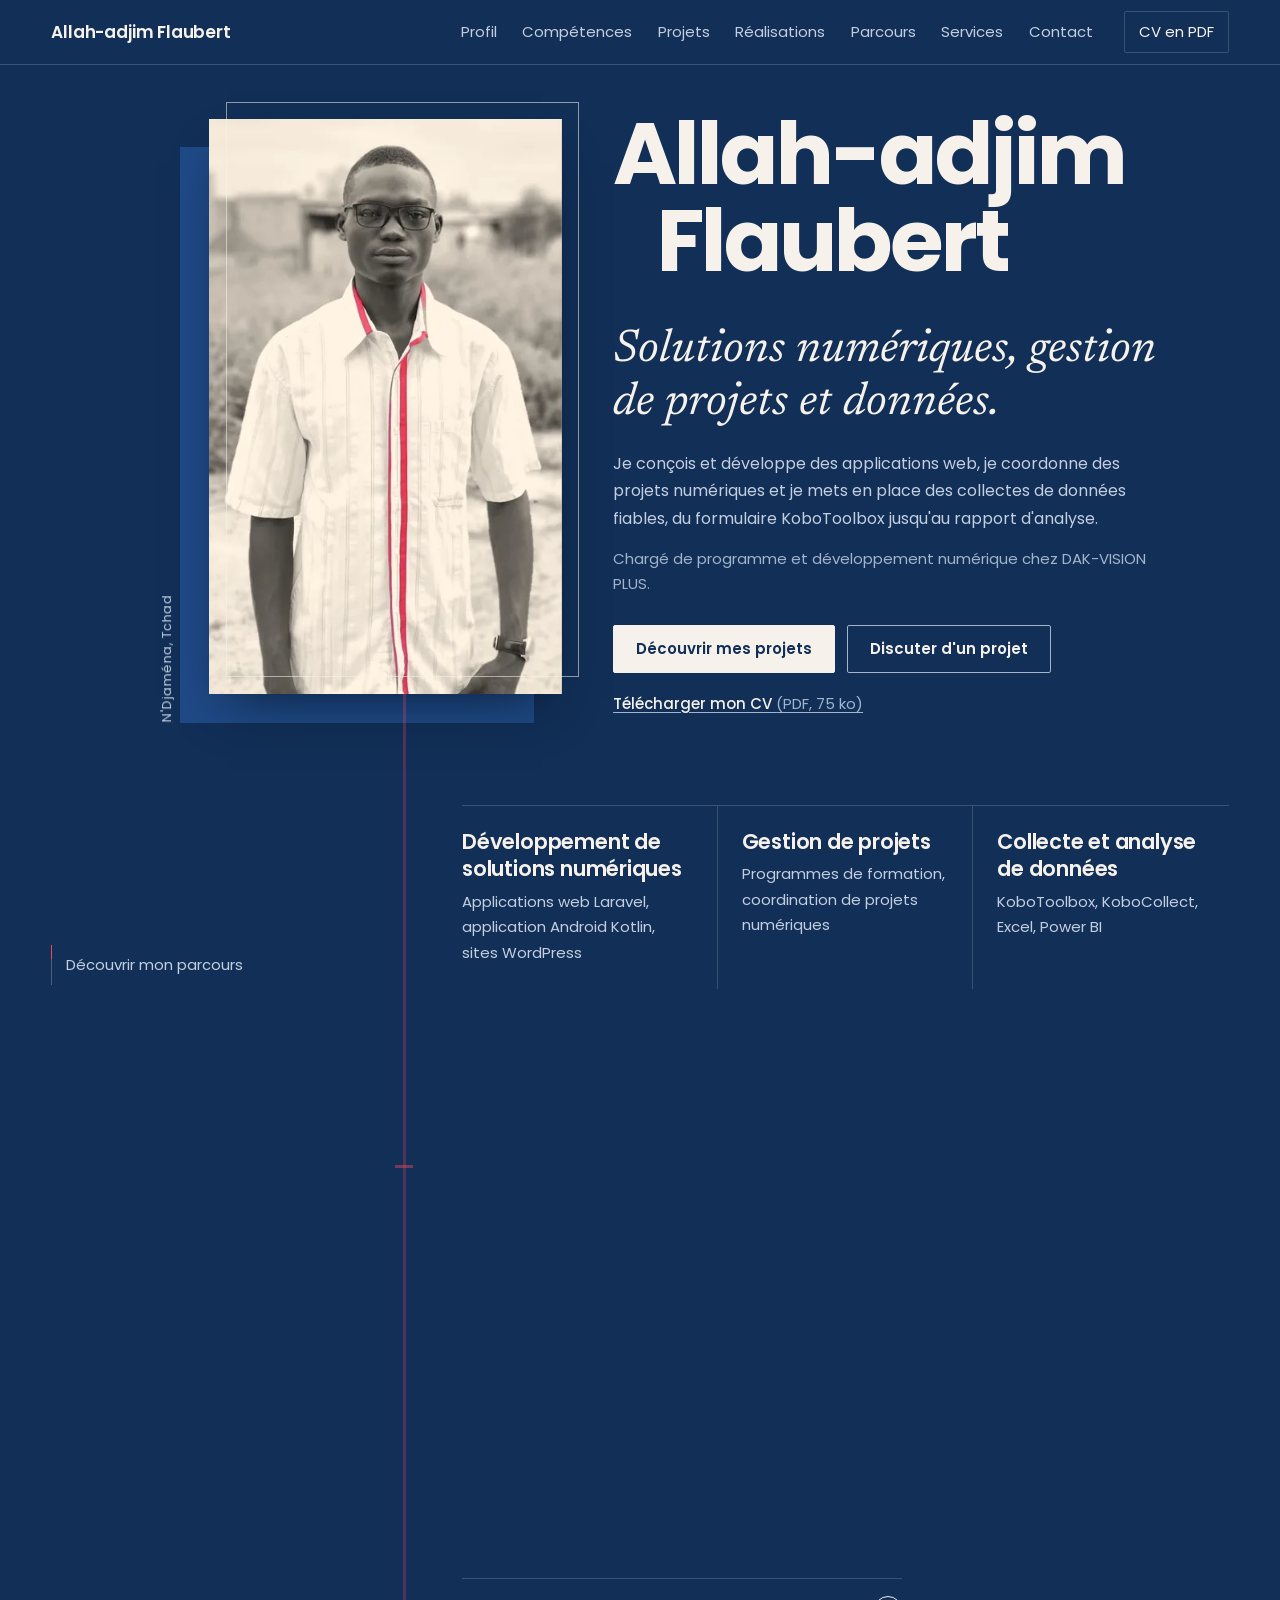
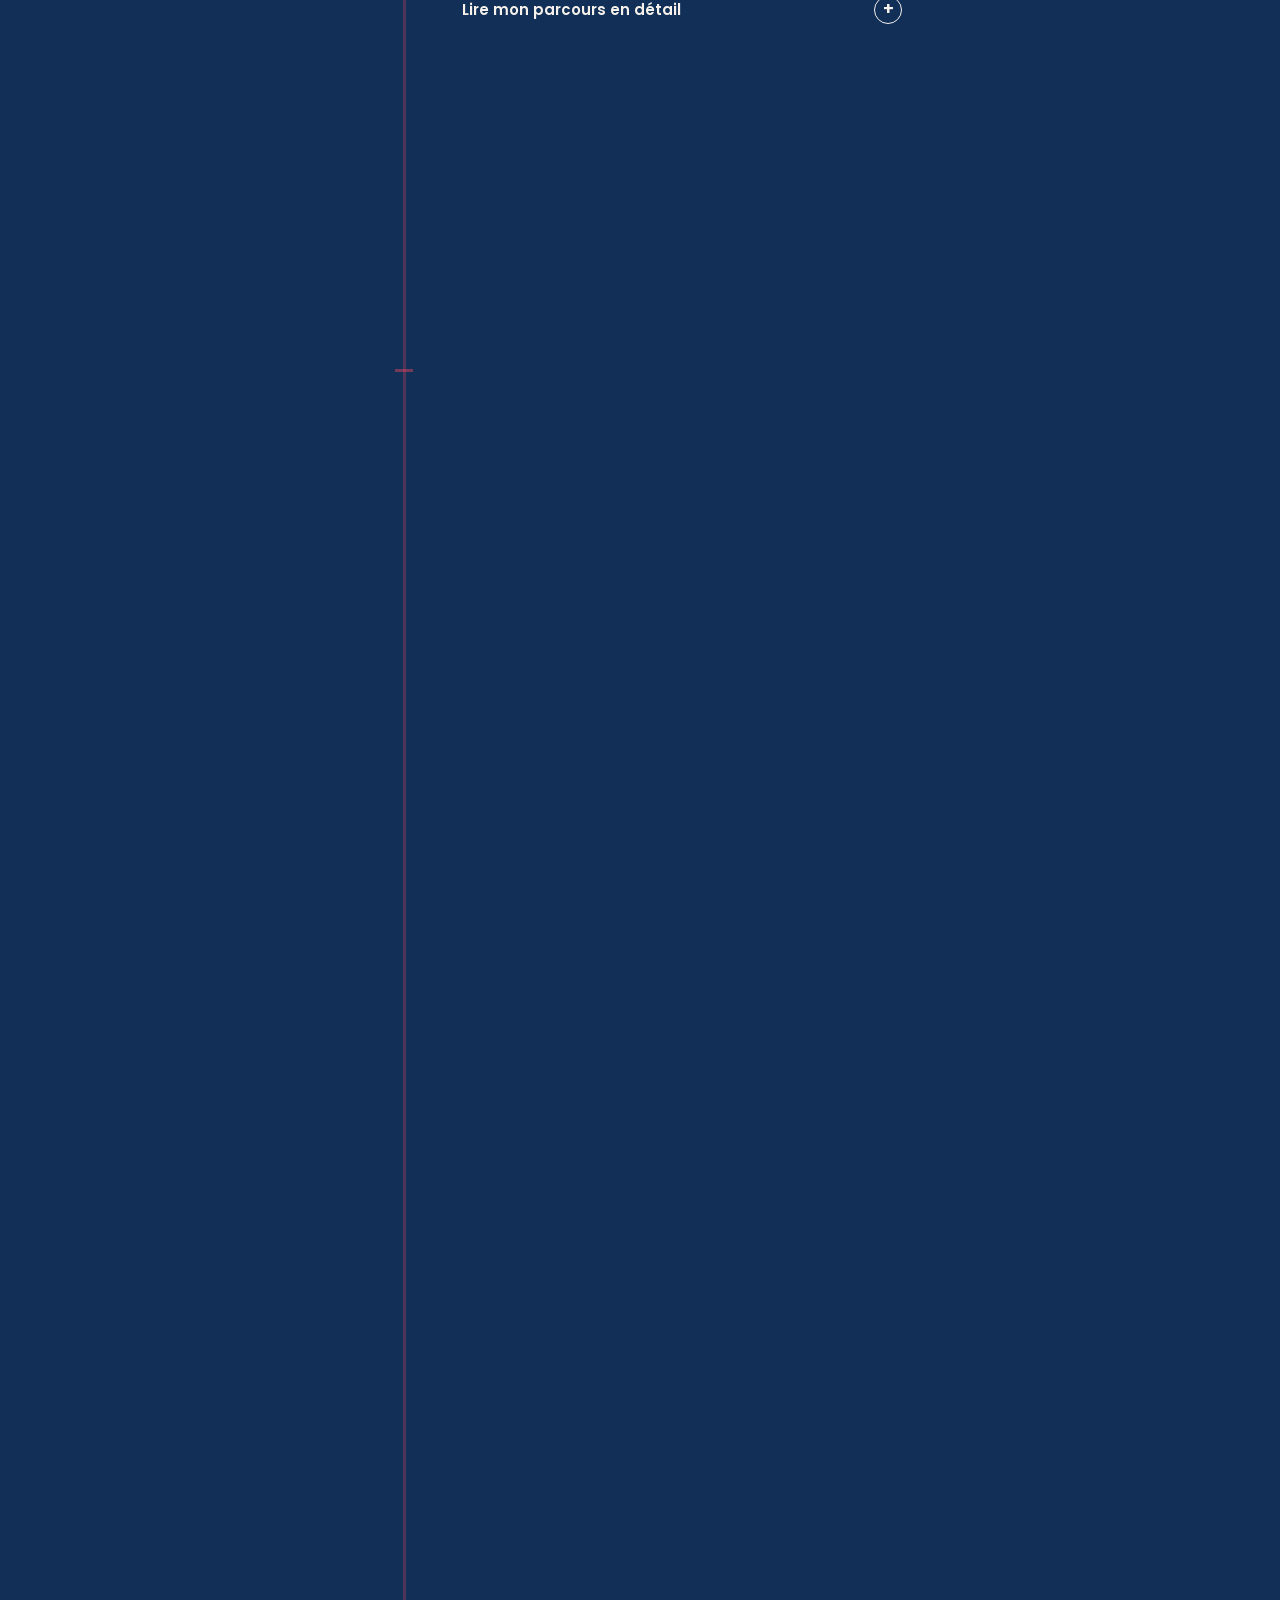
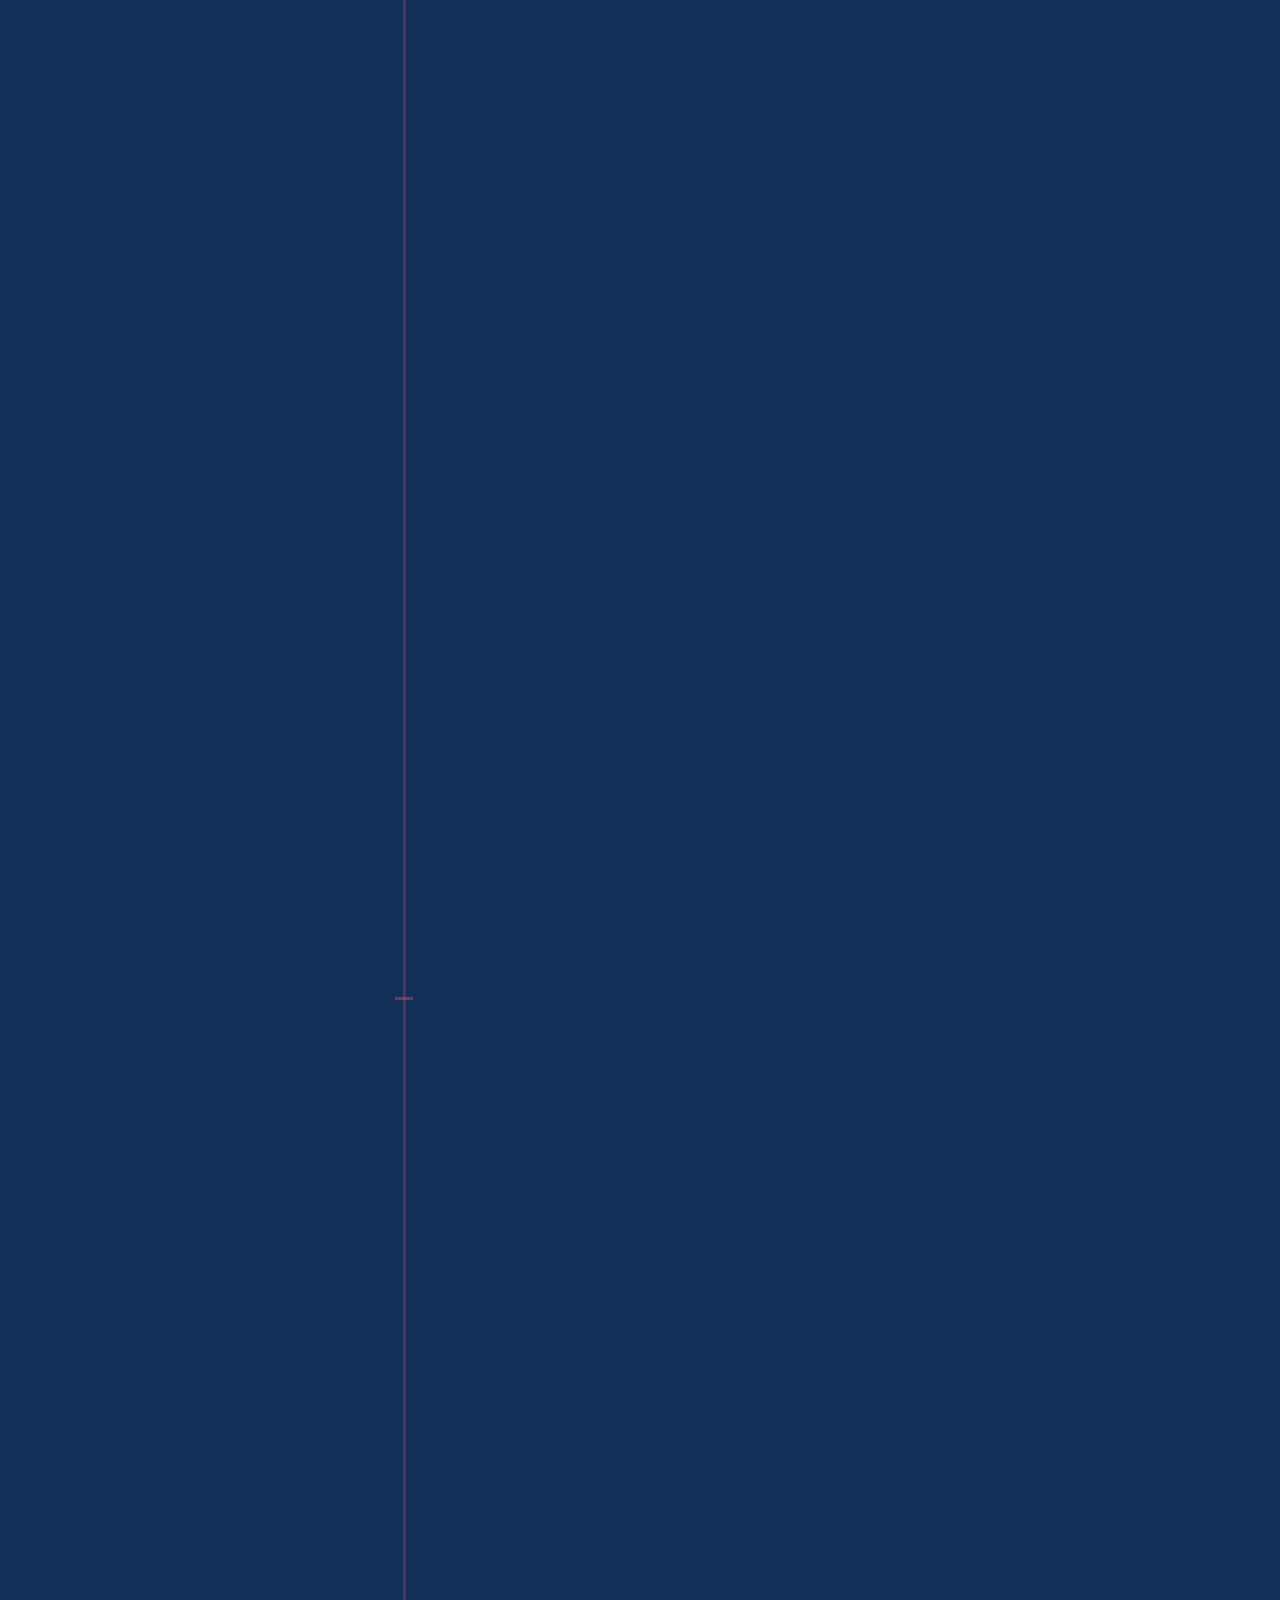
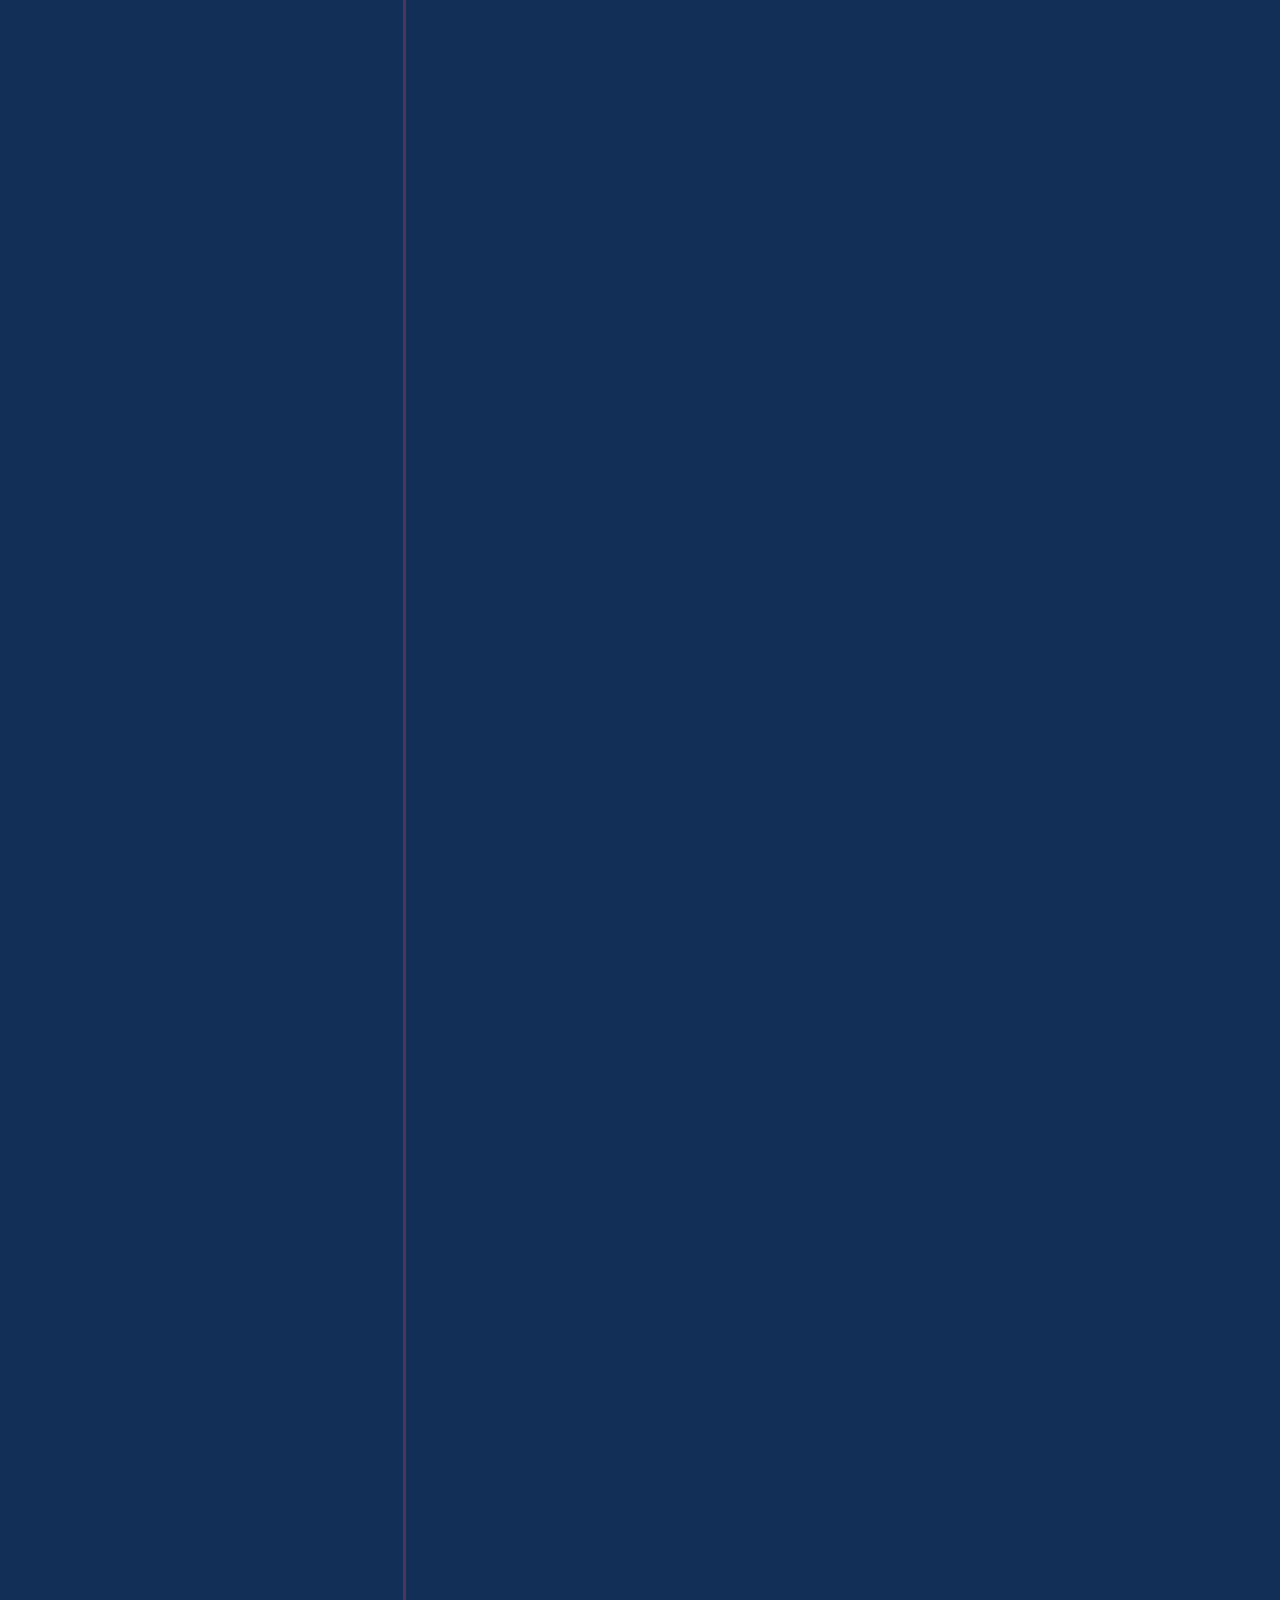
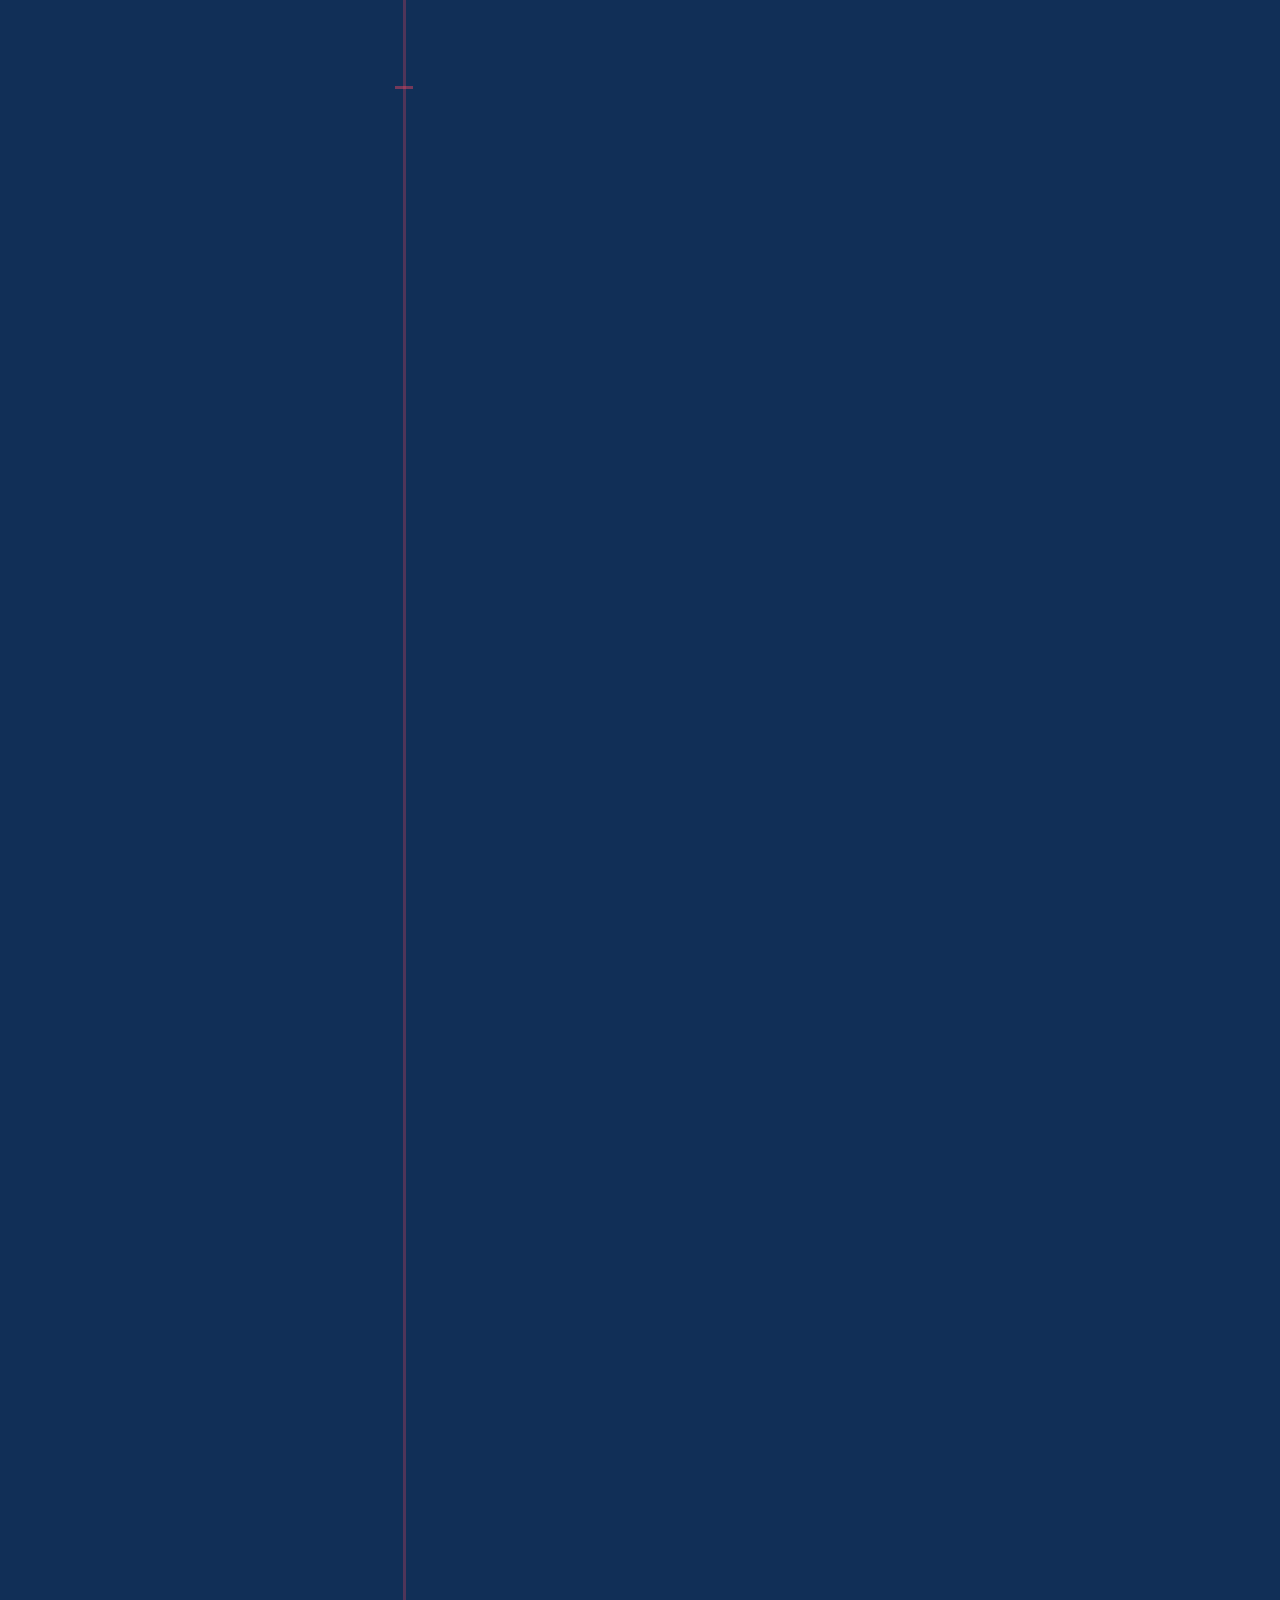
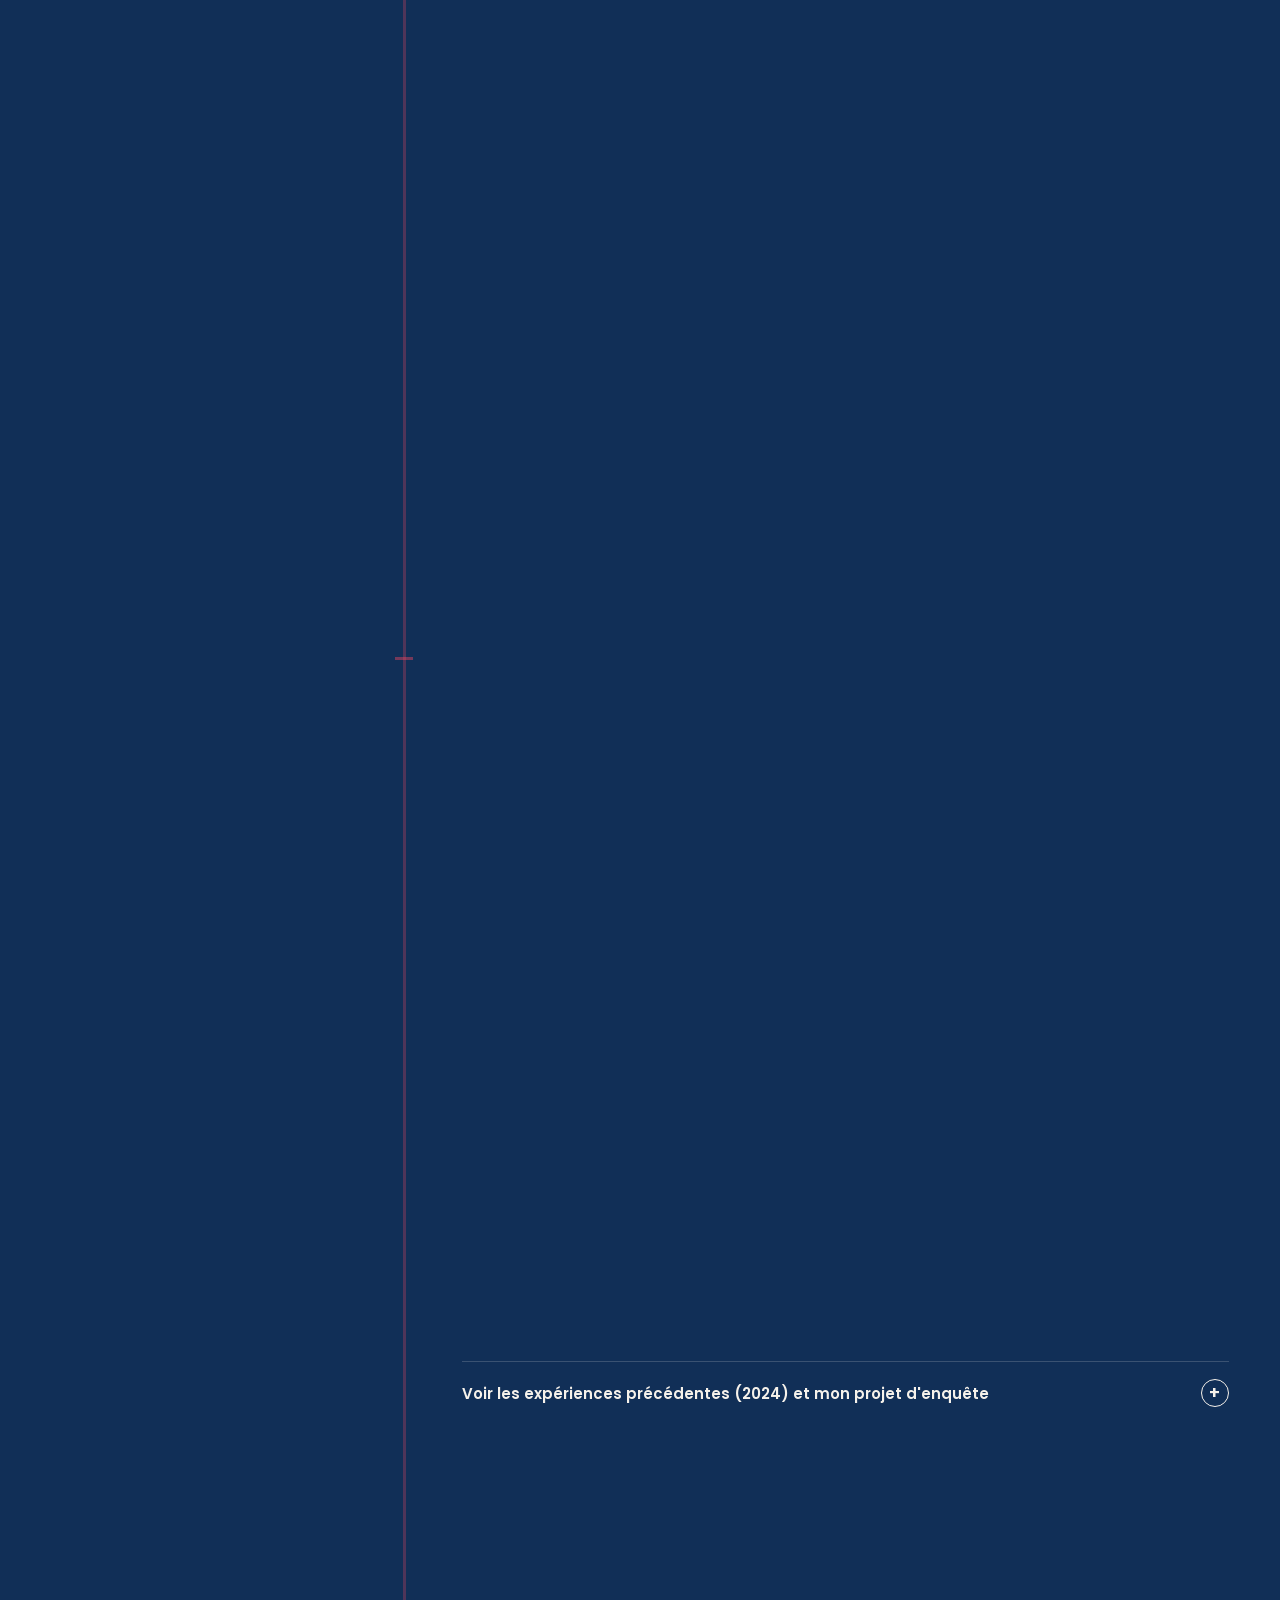
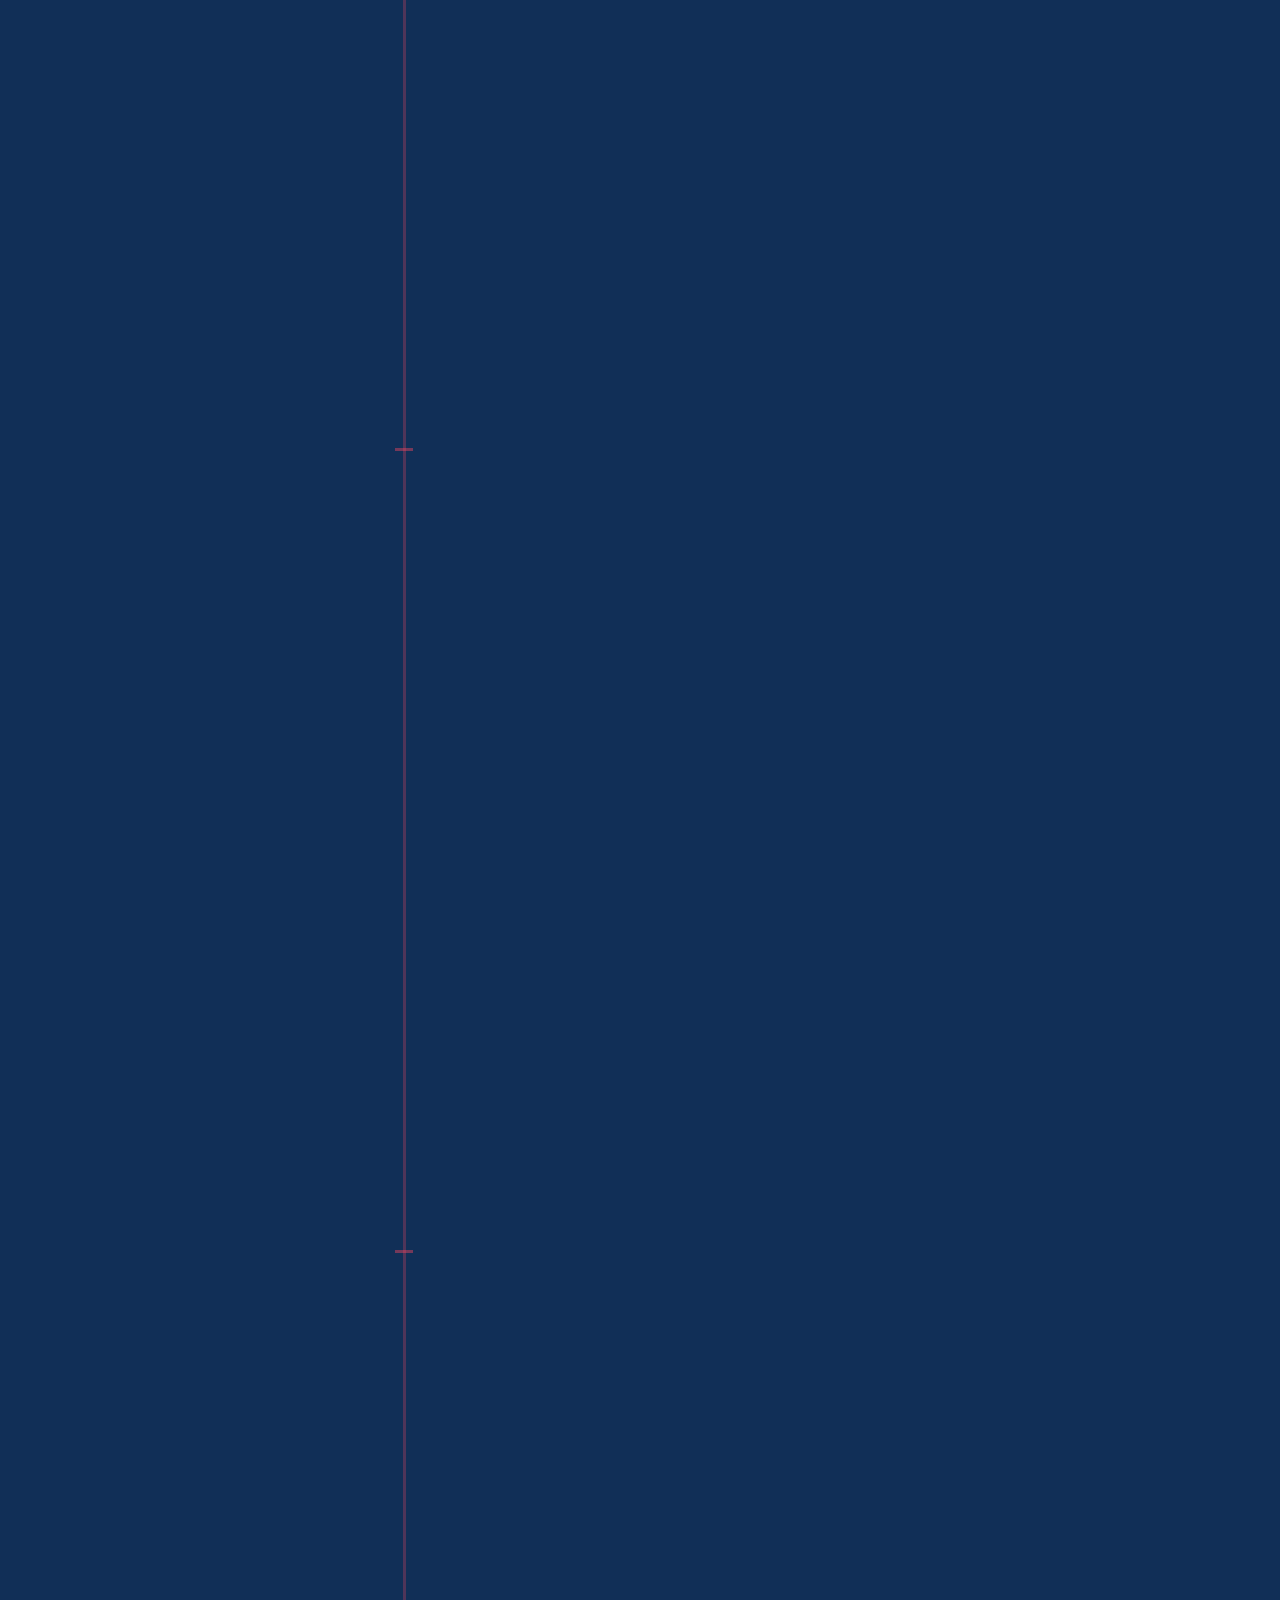
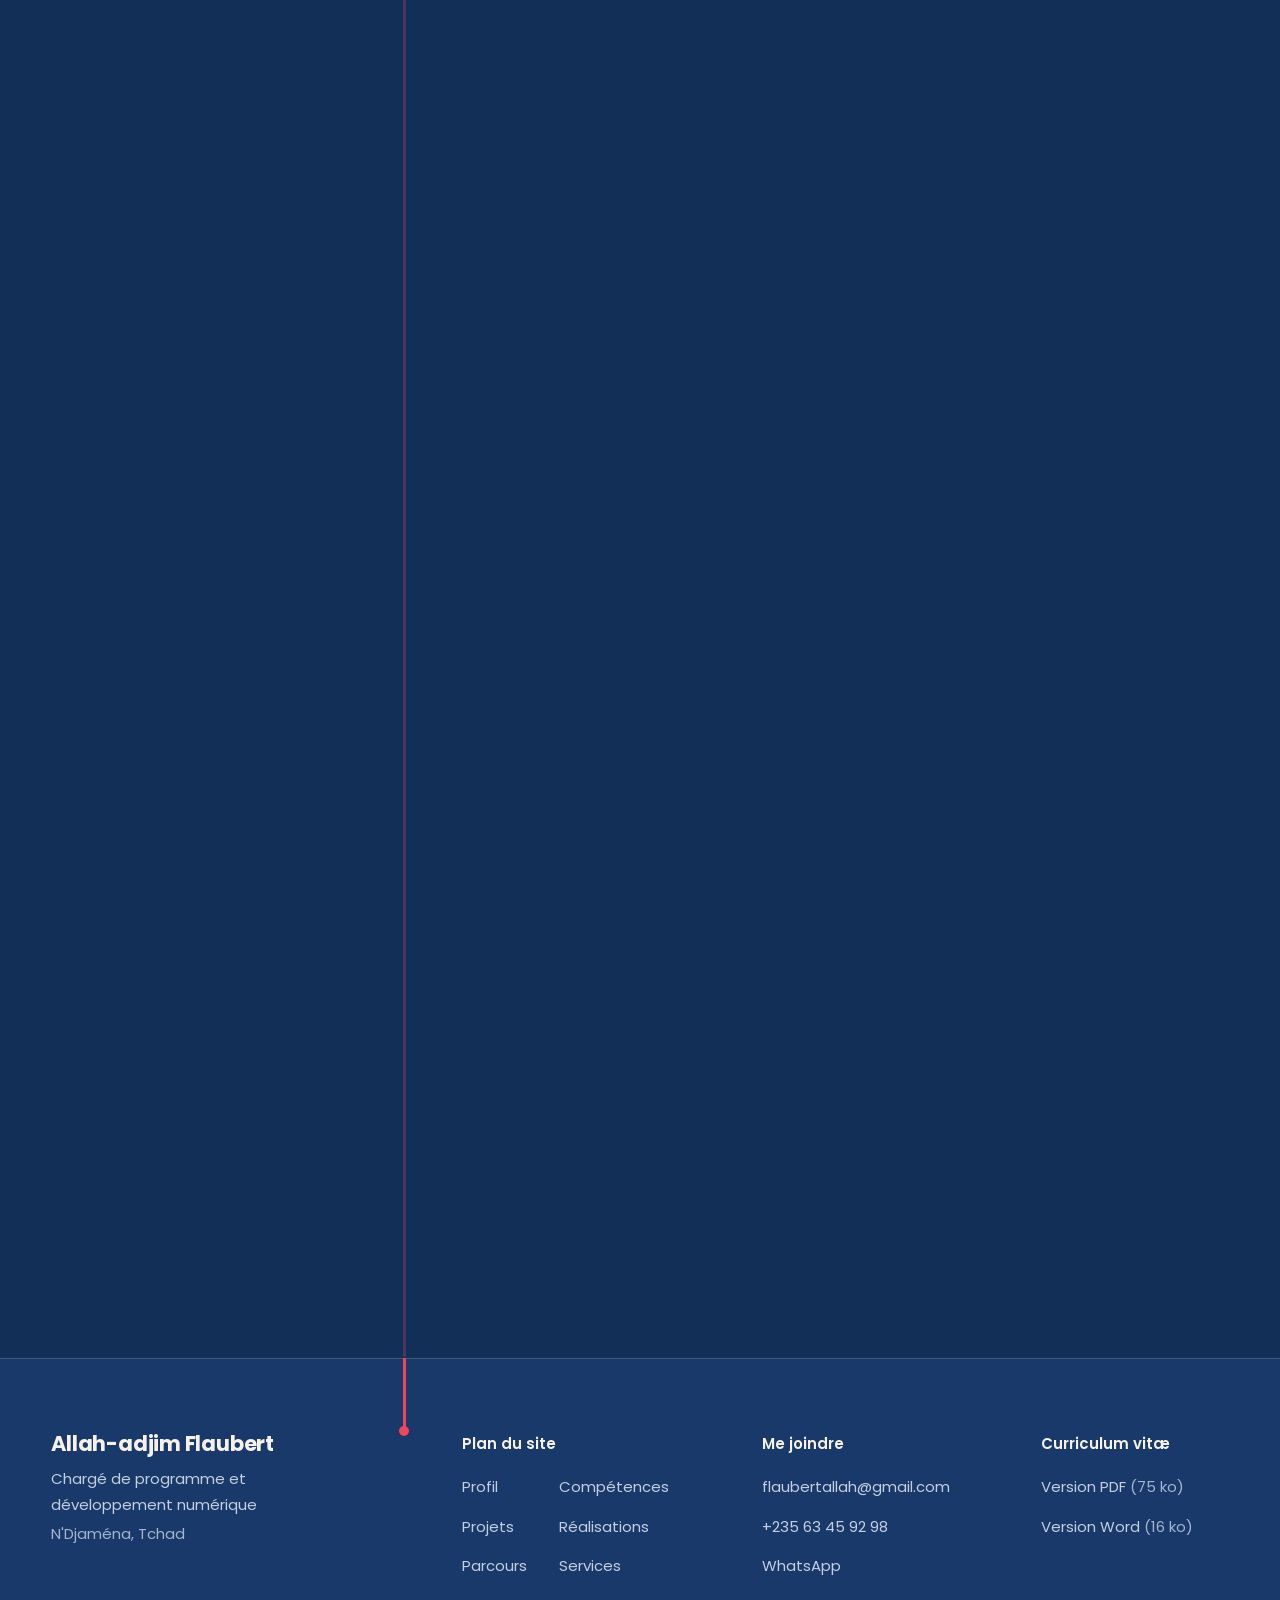
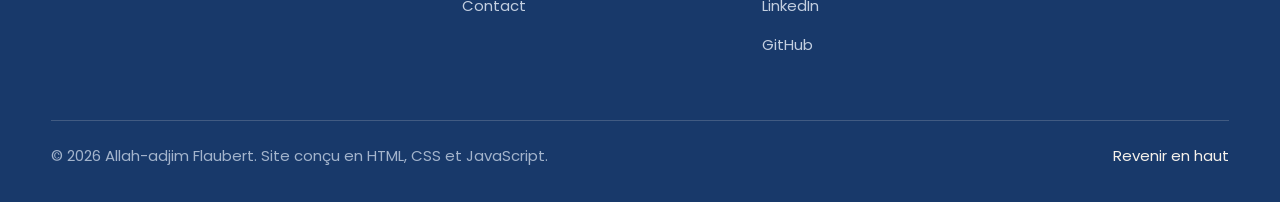
==== commit 60f9a313: "Ajout du profil LinkedIn Lien dans la section Contact, le pied de page, les données structurées (sam" ====
--- a/index.html
+++ b/index.html
@@ -64,7 +64,7 @@
         "inLanguage": "fr",
         "isPartOf": { "@id": "https://motou-98.github.io/portfolio-flaubertadjim/#site" },
         "mainEntity": { "@id": "https://motou-98.github.io/portfolio-flaubertadjim/#person" },
-        "dateModified": "2026-11-25"
+        "dateModified": "2026-11-26"
       },
       {
         "@type": "Person",
@@ -80,7 +80,7 @@
         "telephone": "+235 63 45 92 98",
         "url": "https://motou-98.github.io/portfolio-flaubertadjim/",
         "image": "https://motou-98.github.io/portfolio-flaubertadjim/assets/images/portrait-663.jpg",
-        "sameAs": ["https://github.com/motou-98"],
+        "sameAs": ["https://www.linkedin.com/in/flaubert-allah-adjim-561971321", "https://github.com/motou-98"],
         "knowsLanguage": ["fr", "ar"],
         "knowsAbout": ["Développement web", "Laravel", "Livewire", "Kotlin", "Jetpack Compose", "Applications Android", "WordPress", "JavaScript", "Tailwind CSS", "Gestion de projets numériques", "KoboToolbox", "Collecte de données", "Analyse de données", "Power BI", "Formation", "Maintenance informatique", "Vidéosurveillance"]
       }
@@ -724,6 +724,10 @@
               <dd><a href="https://wa.me/23563459298" target="_blank" rel="noopener noreferrer">Écrire sur WhatsApp<span class="visually-hidden"> (nouvel onglet)</span></a></dd>
             </div>
             <div>
+              <dt>LinkedIn</dt>
+              <dd><a href="https://www.linkedin.com/in/flaubert-allah-adjim-561971321" target="_blank" rel="noopener noreferrer">Voir mon profil LinkedIn<span class="visually-hidden"> (nouvel onglet)</span></a></dd>
+            </div>
+            <div>
               <dt>GitHub</dt>
               <dd><a href="https://github.com/motou-98" target="_blank" rel="noopener noreferrer">github.com/motou-98<span class="visually-hidden"> (nouvel onglet)</span></a></dd>
             </div>
@@ -819,6 +823,7 @@
             <li><a href="mailto:flaubertallah@gmail.com">flaubertallah@gmail.com</a></li>
             <li><a href="tel:+23563459298">+235&nbsp;63&nbsp;45&nbsp;92&nbsp;98</a></li>
             <li><a href="https://wa.me/23563459298" target="_blank" rel="noopener noreferrer">WhatsApp<span class="visually-hidden"> (nouvel onglet)</span></a></li>
+            <li><a href="https://www.linkedin.com/in/flaubert-allah-adjim-561971321" target="_blank" rel="noopener noreferrer">LinkedIn<span class="visually-hidden"> (nouvel onglet)</span></a></li>
             <li><a href="https://github.com/motou-98" target="_blank" rel="noopener noreferrer">GitHub<span class="visually-hidden"> (nouvel onglet)</span></a></li>
           </ul>
         </div>
--- a/assets/css/style.css
+++ b/assets/css/style.css
@@ -6,7 +6,7 @@
    Sommaire (chercher le titre entre « ---------- ») :
      Polices · Variables :root (couleurs, largeurs) · En-tête · Le fil rouge
      · Accueil · Sections · Projets · Réalisations · Formation · Services
-     · Contact · Pied de page · Version 5.0 (compléments rangés par composant :
+     · Contact · Pied de page · Compléments (rangés par composant :
      Compétences, Projets, Sites en ligne, blocs « Voir plus », Formulaire…)
      · Tablette · Menu repliable · Mobile
    Changer une couleur : modifier la variable dans :root (--banco, --sable, --fil…).
@@ -560,7 +560,7 @@
 .site-footer a.site-footer__top { color: var(--sable); }
 
 /* ==========================================================================
-   Version 5.0
+   Compléments
    ========================================================================== */
 
 /* En-tête : le bouton projet n'apparaît que dans le menu replié */
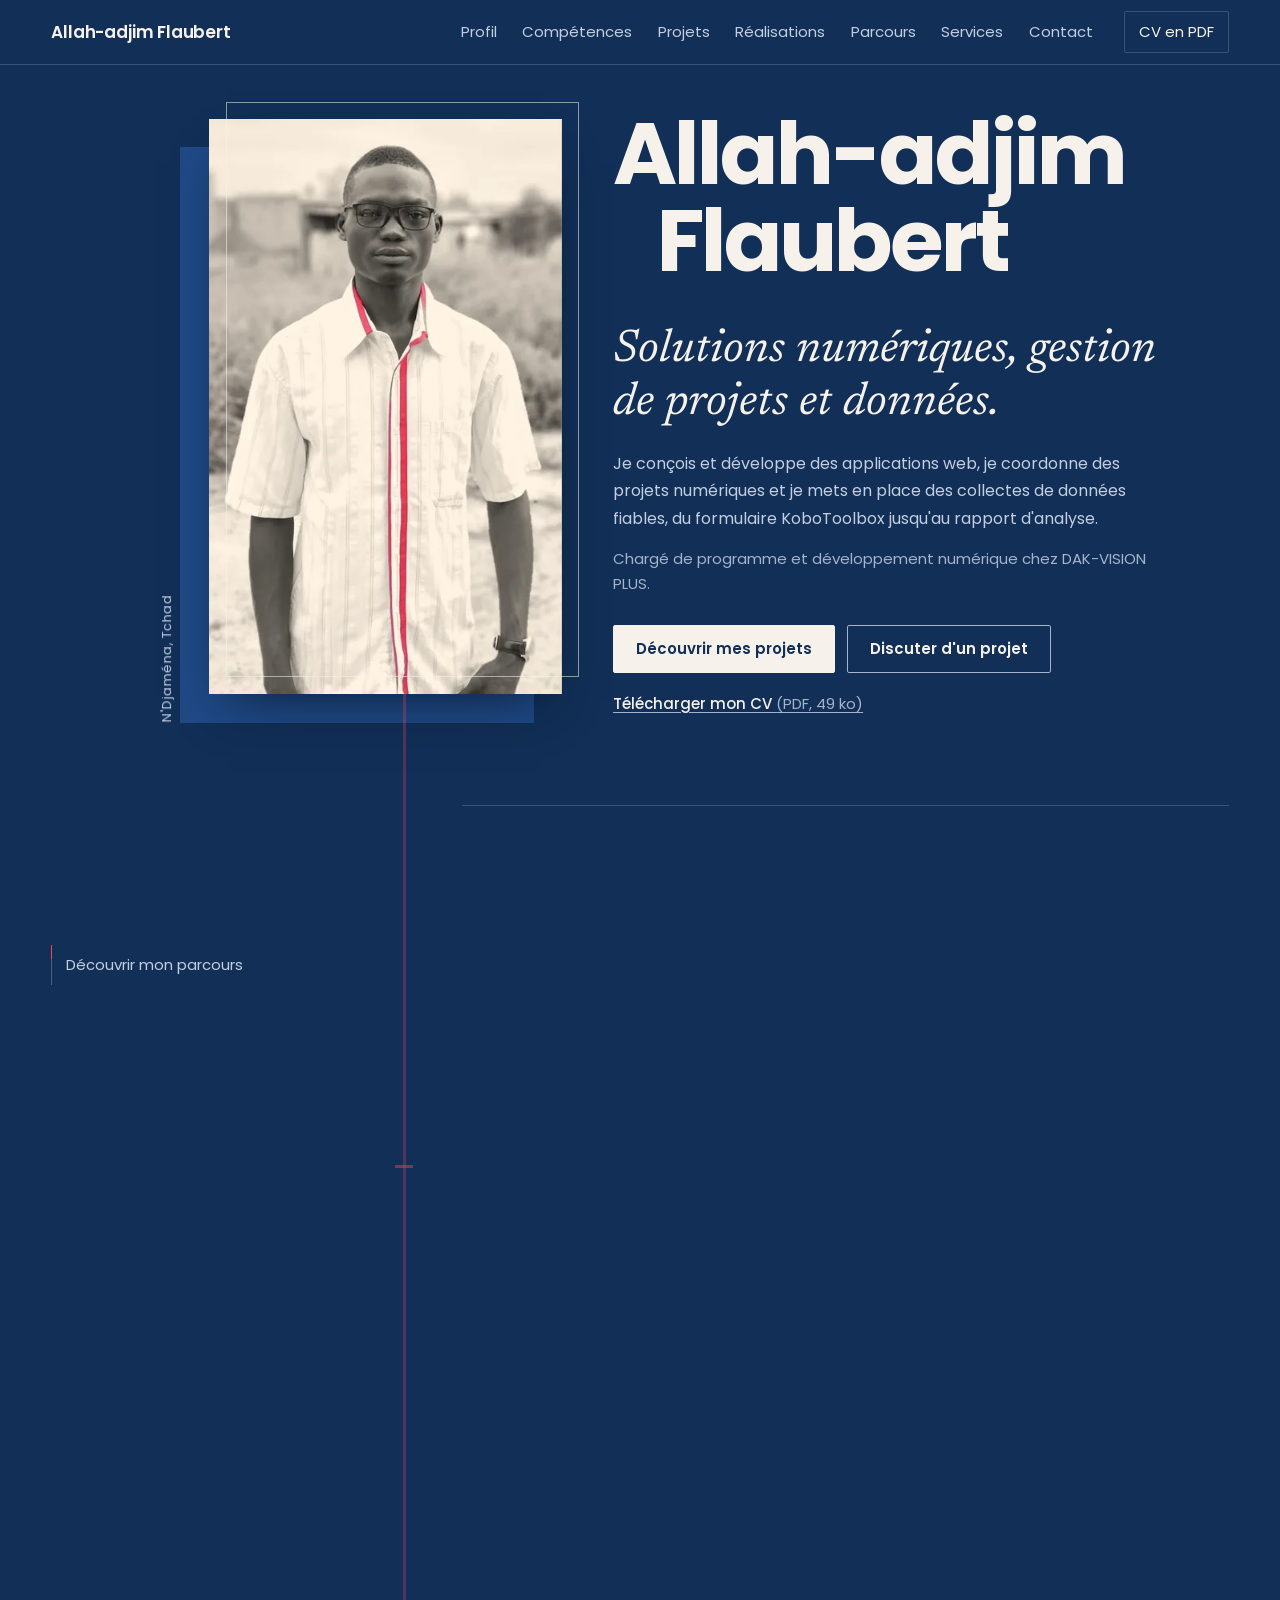
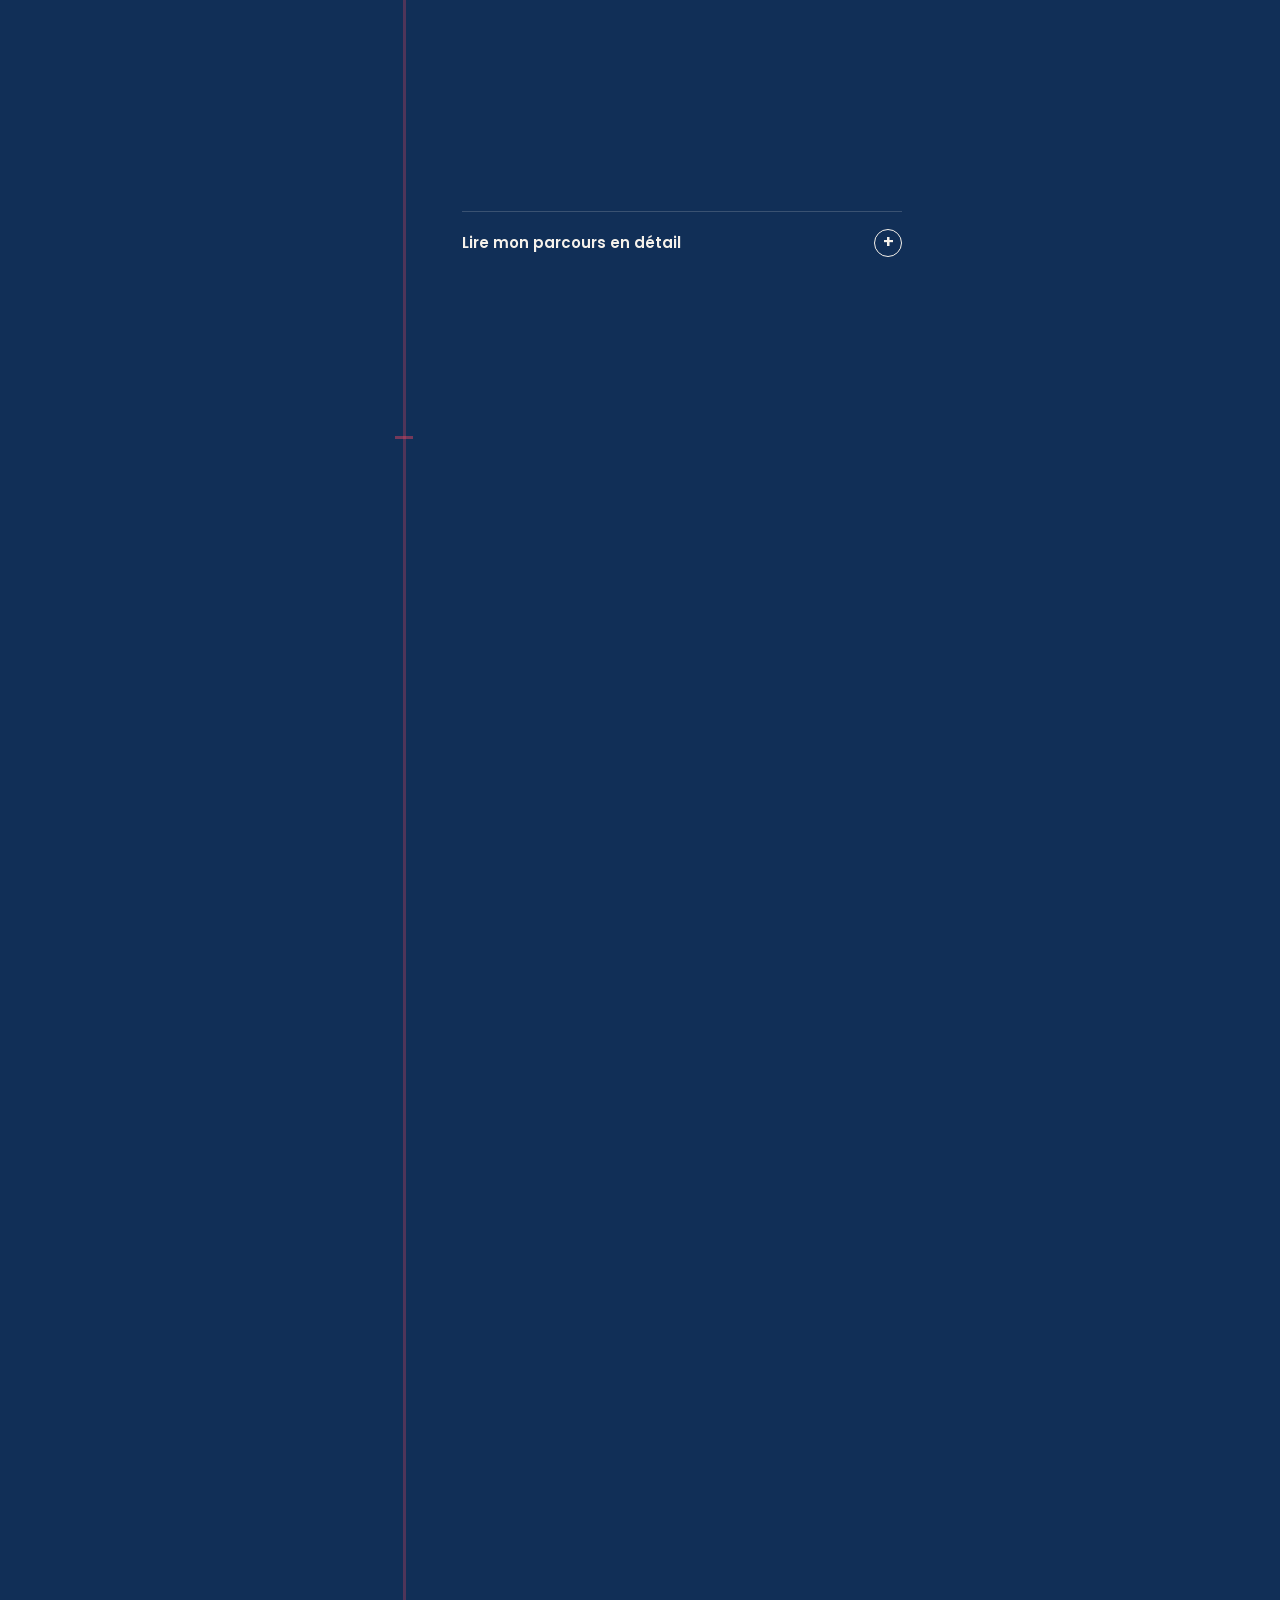
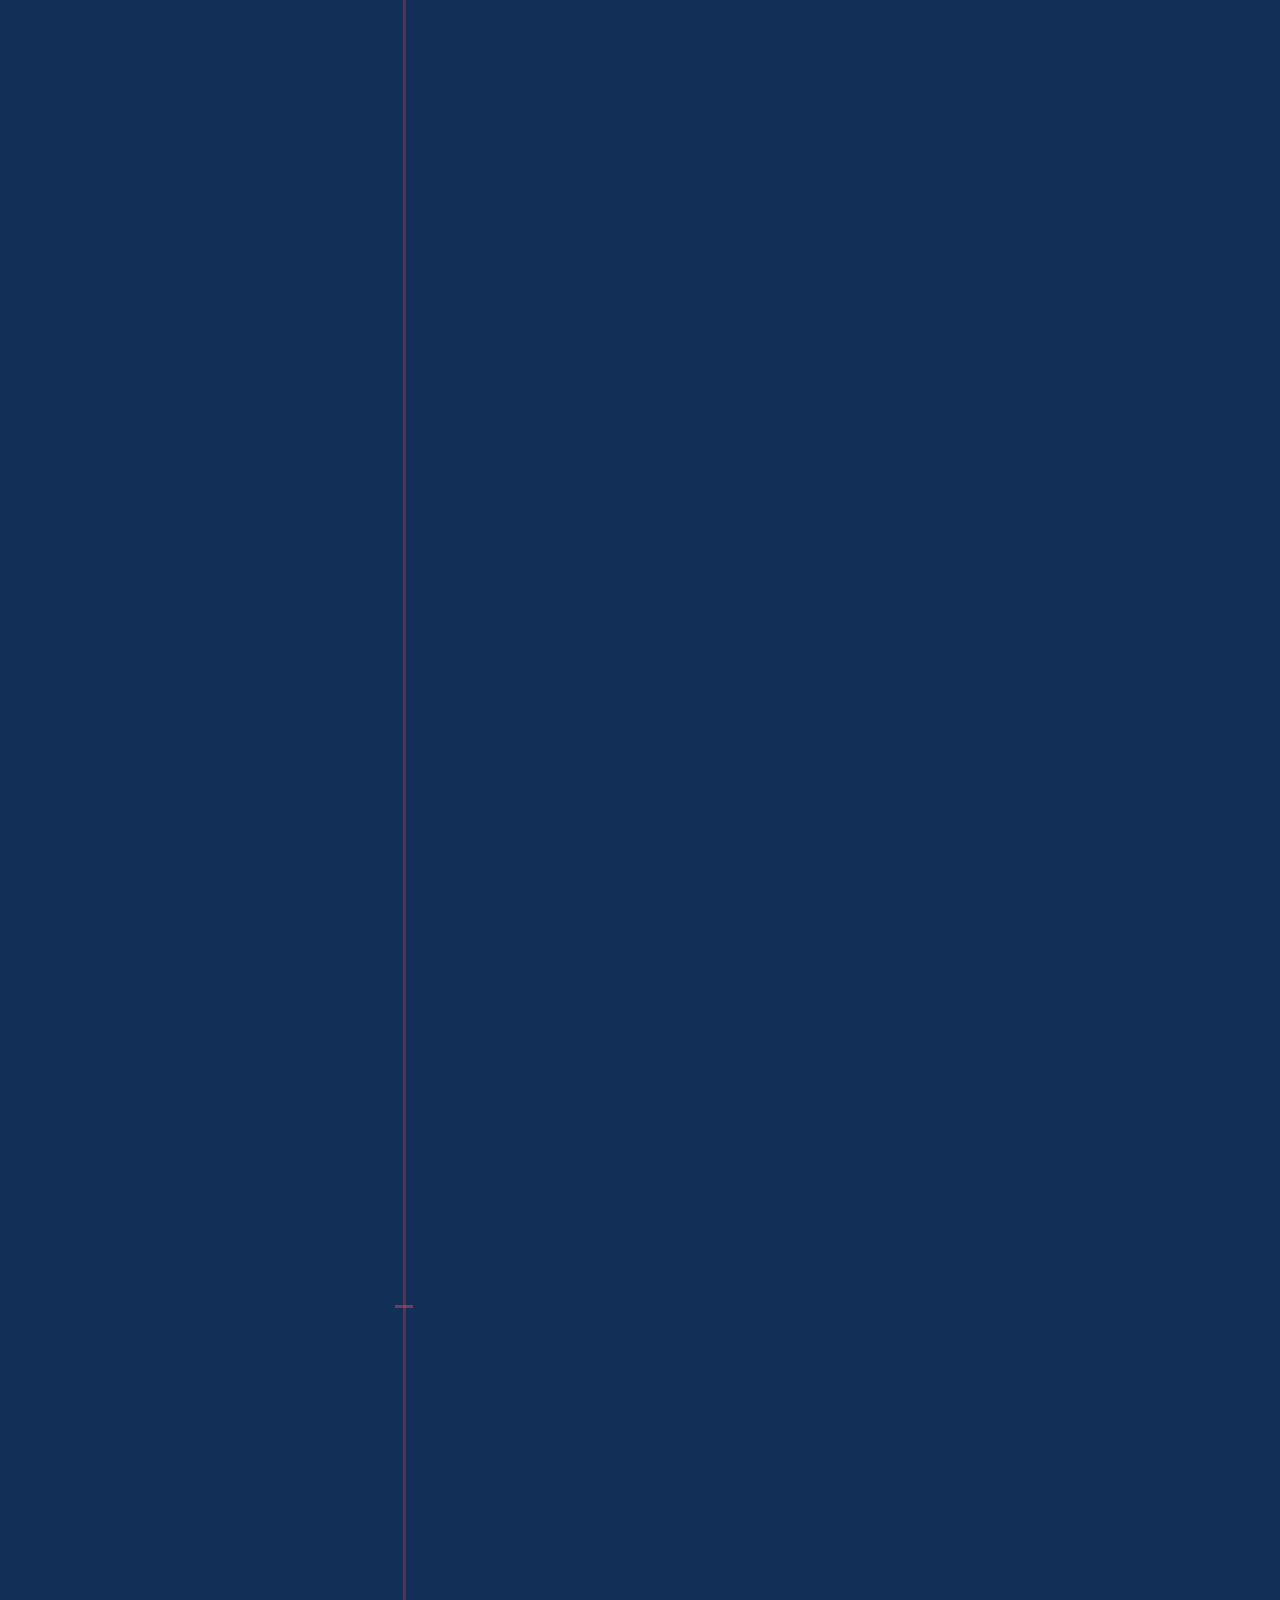
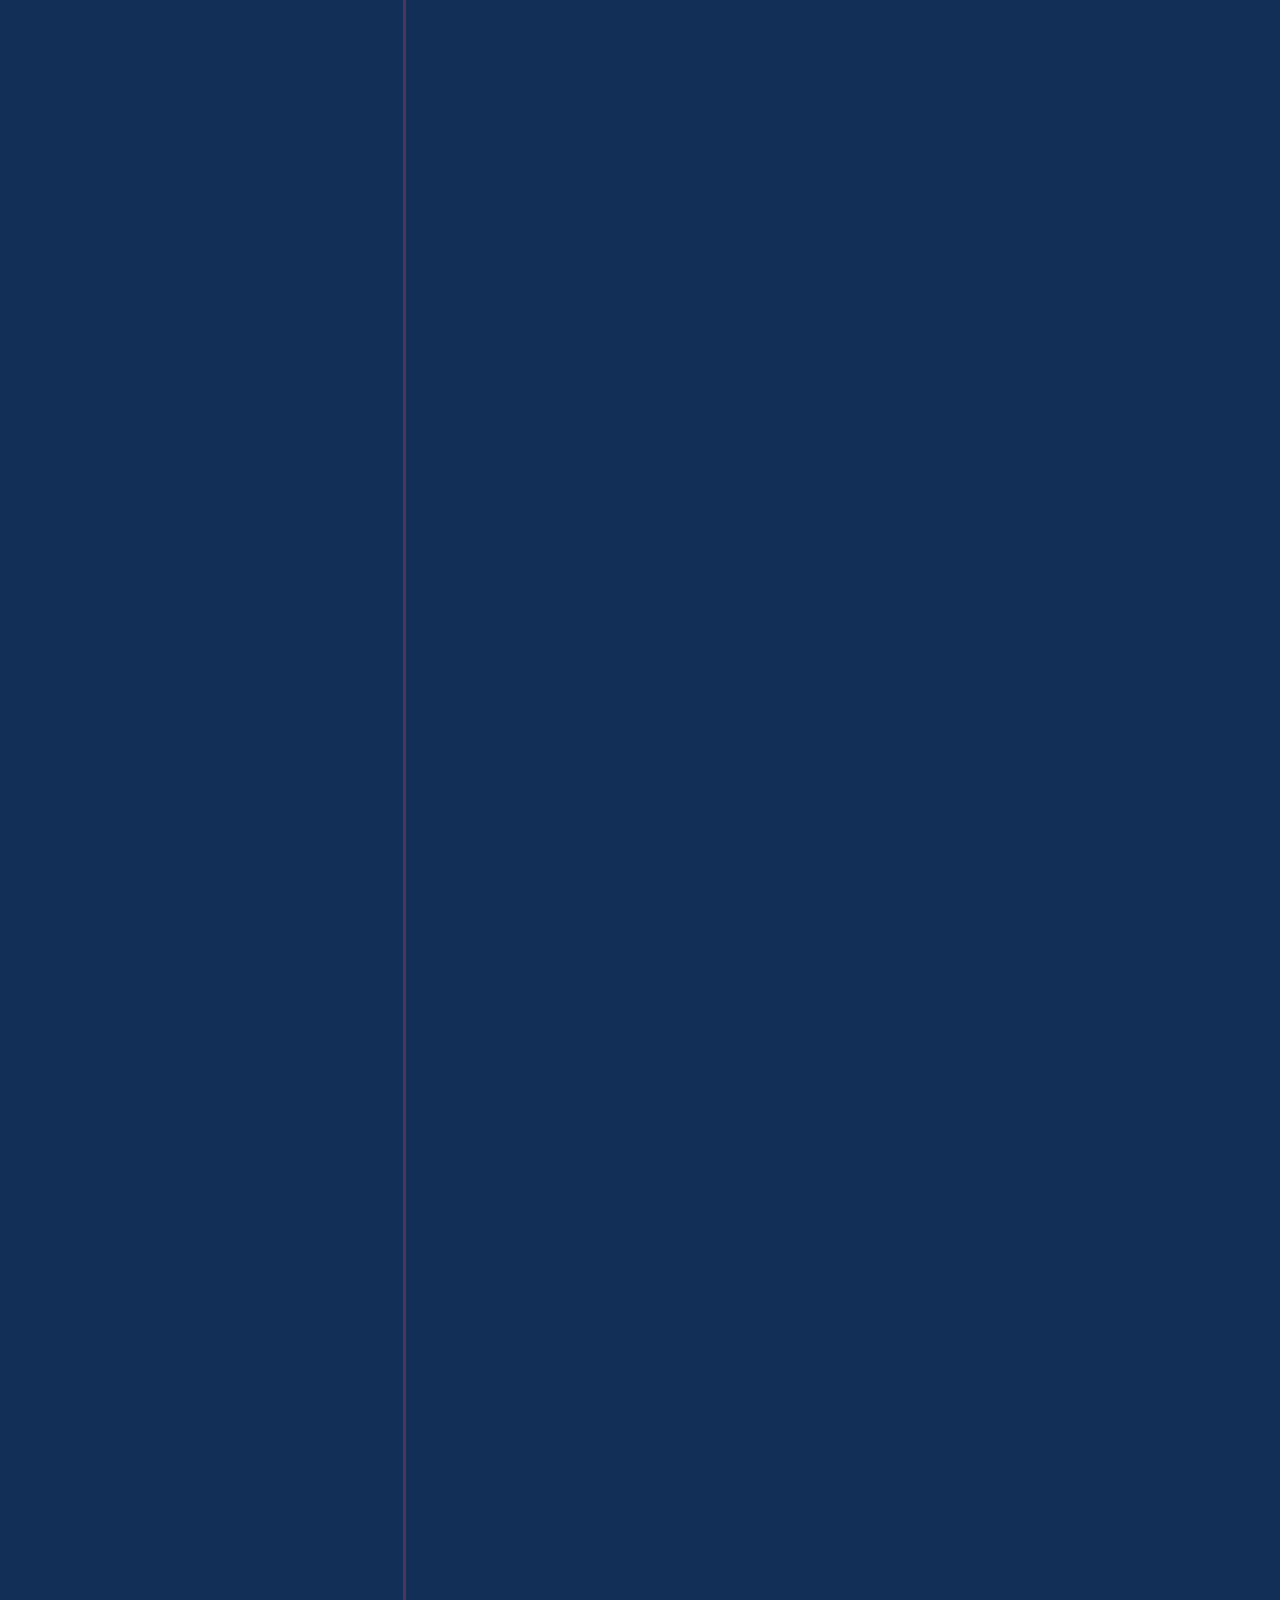
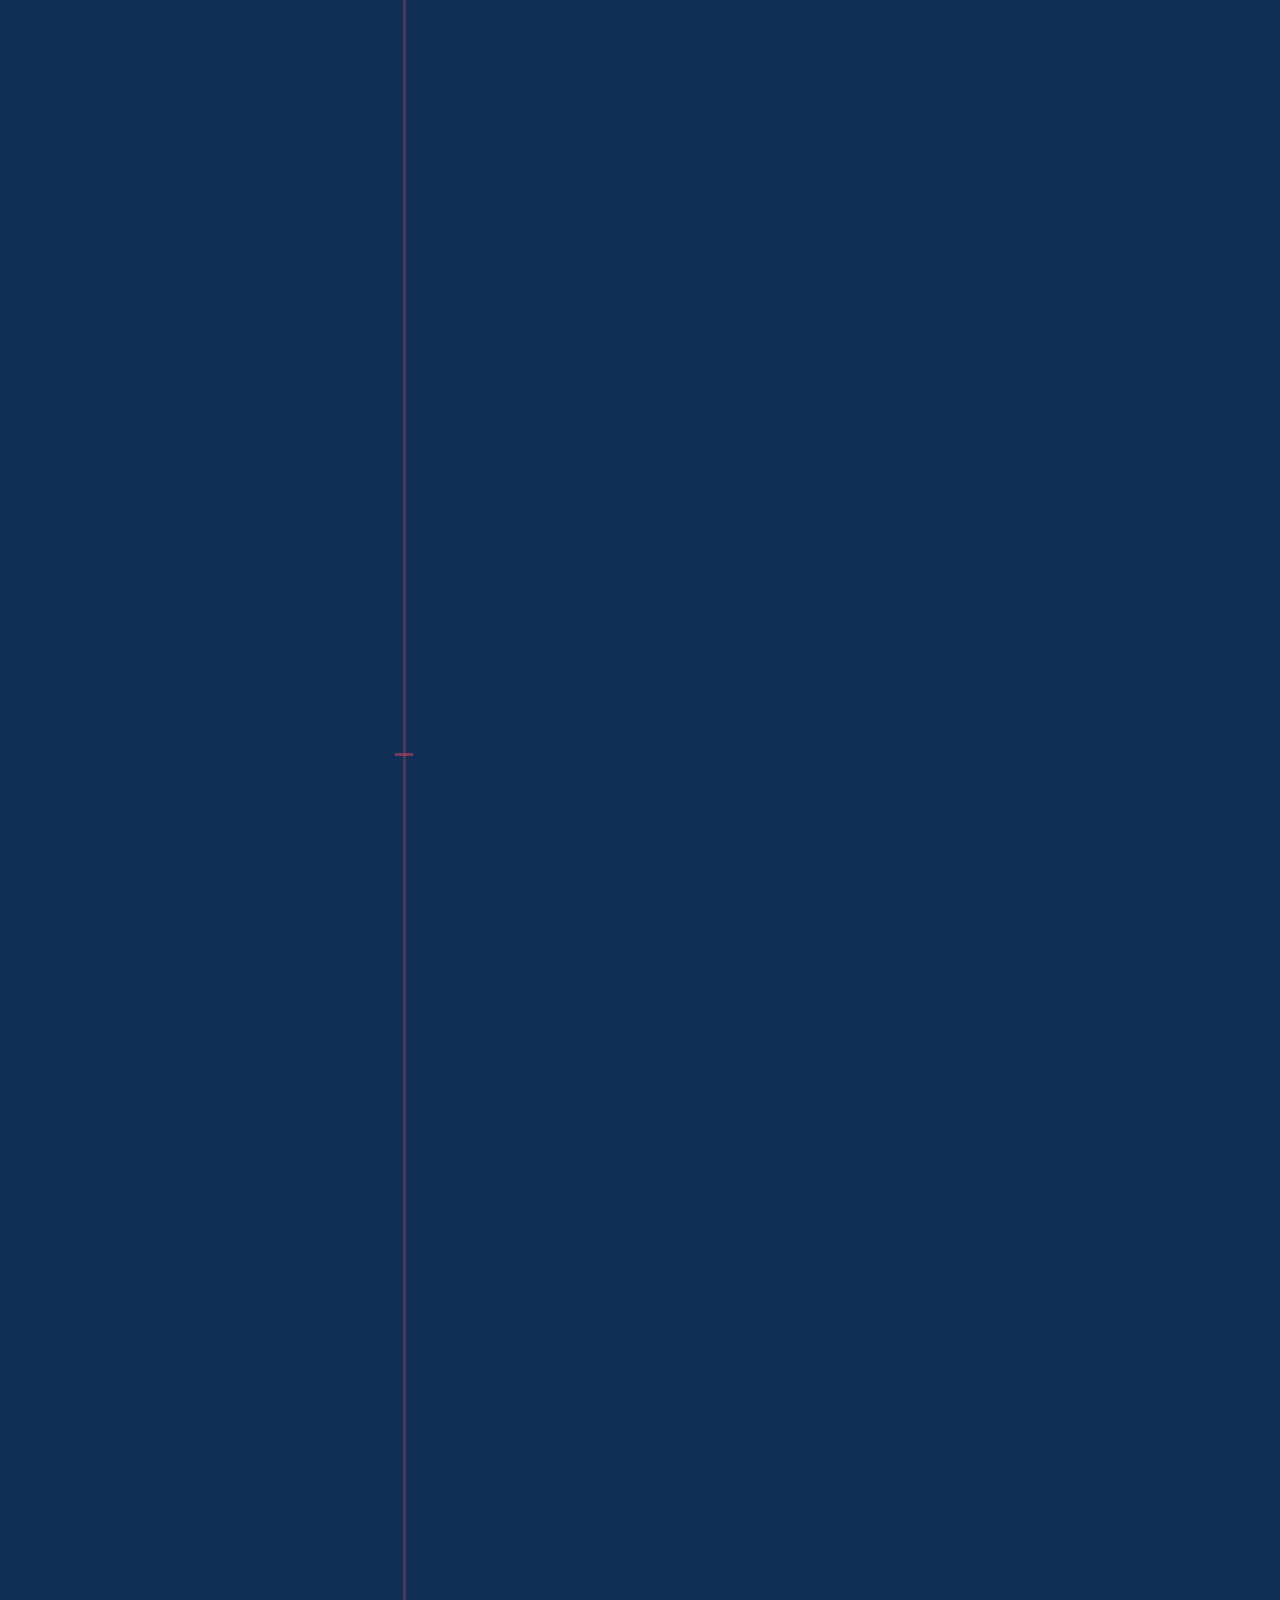
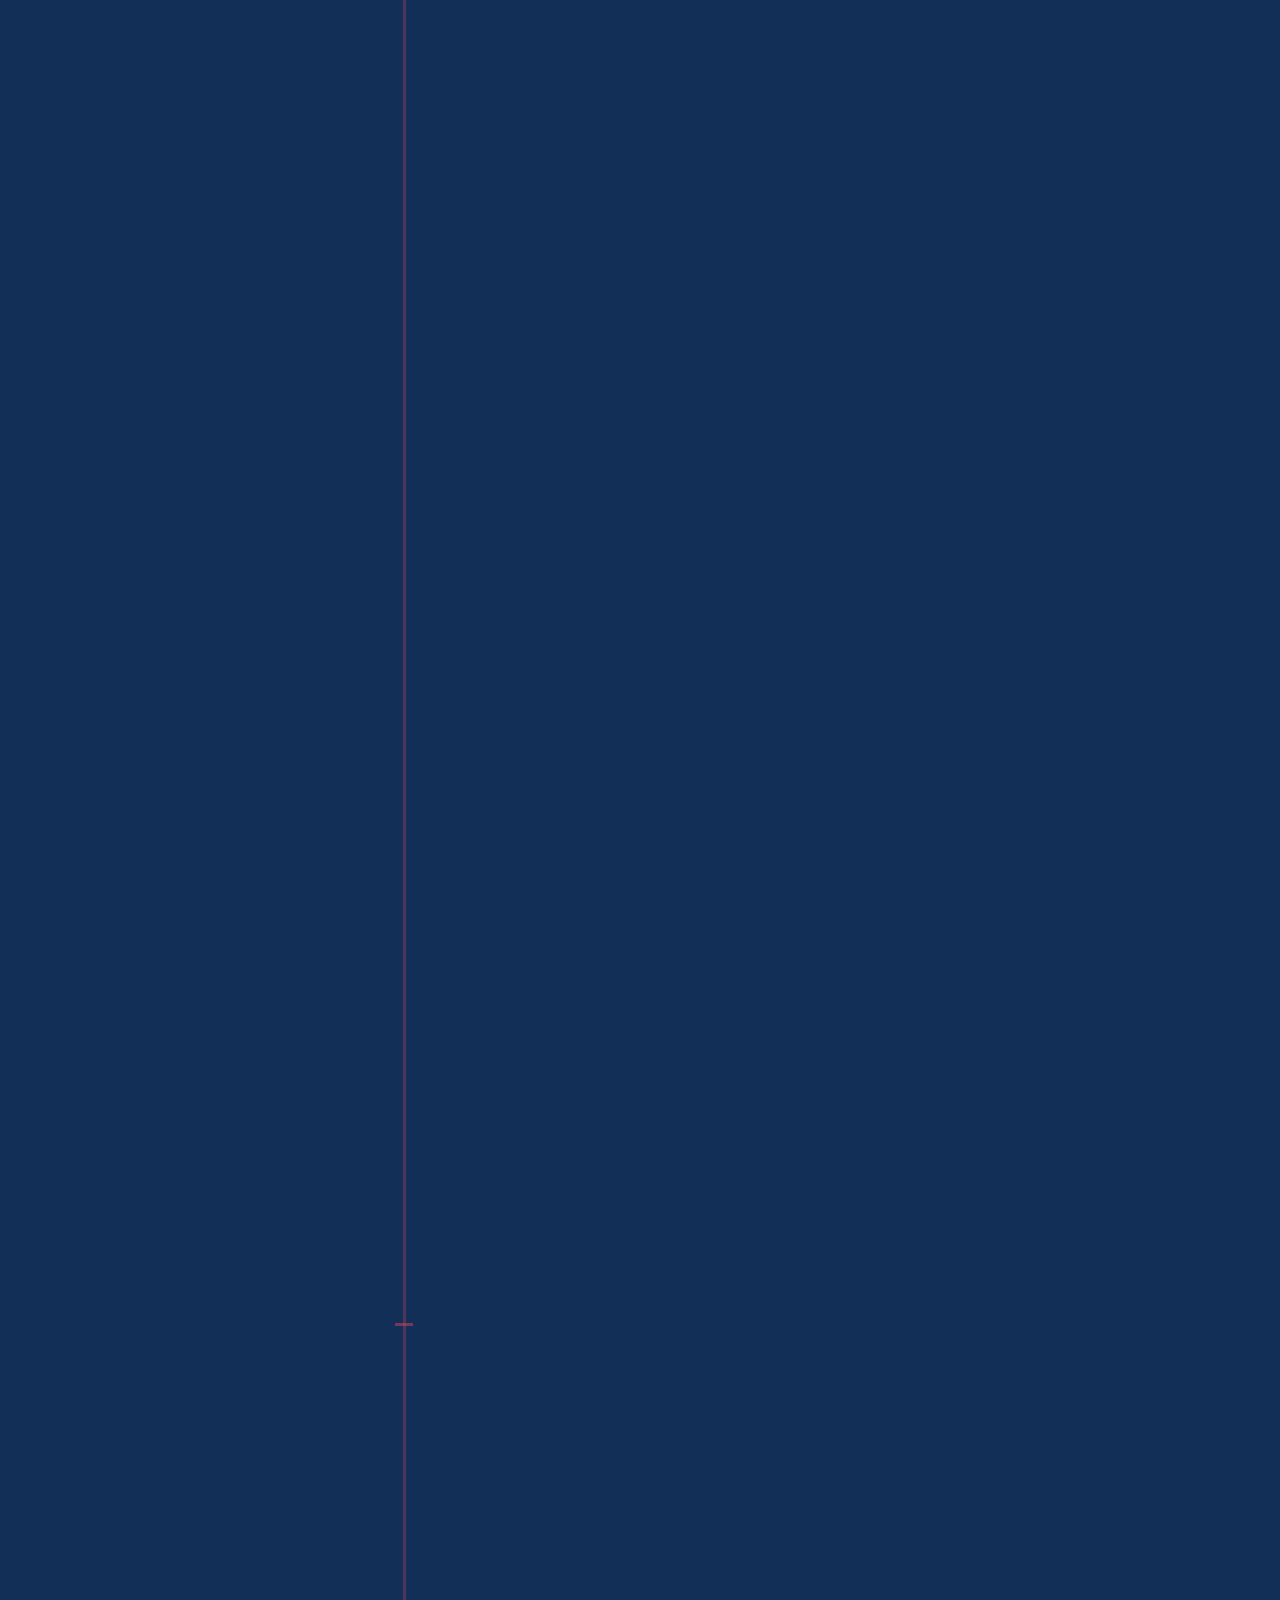
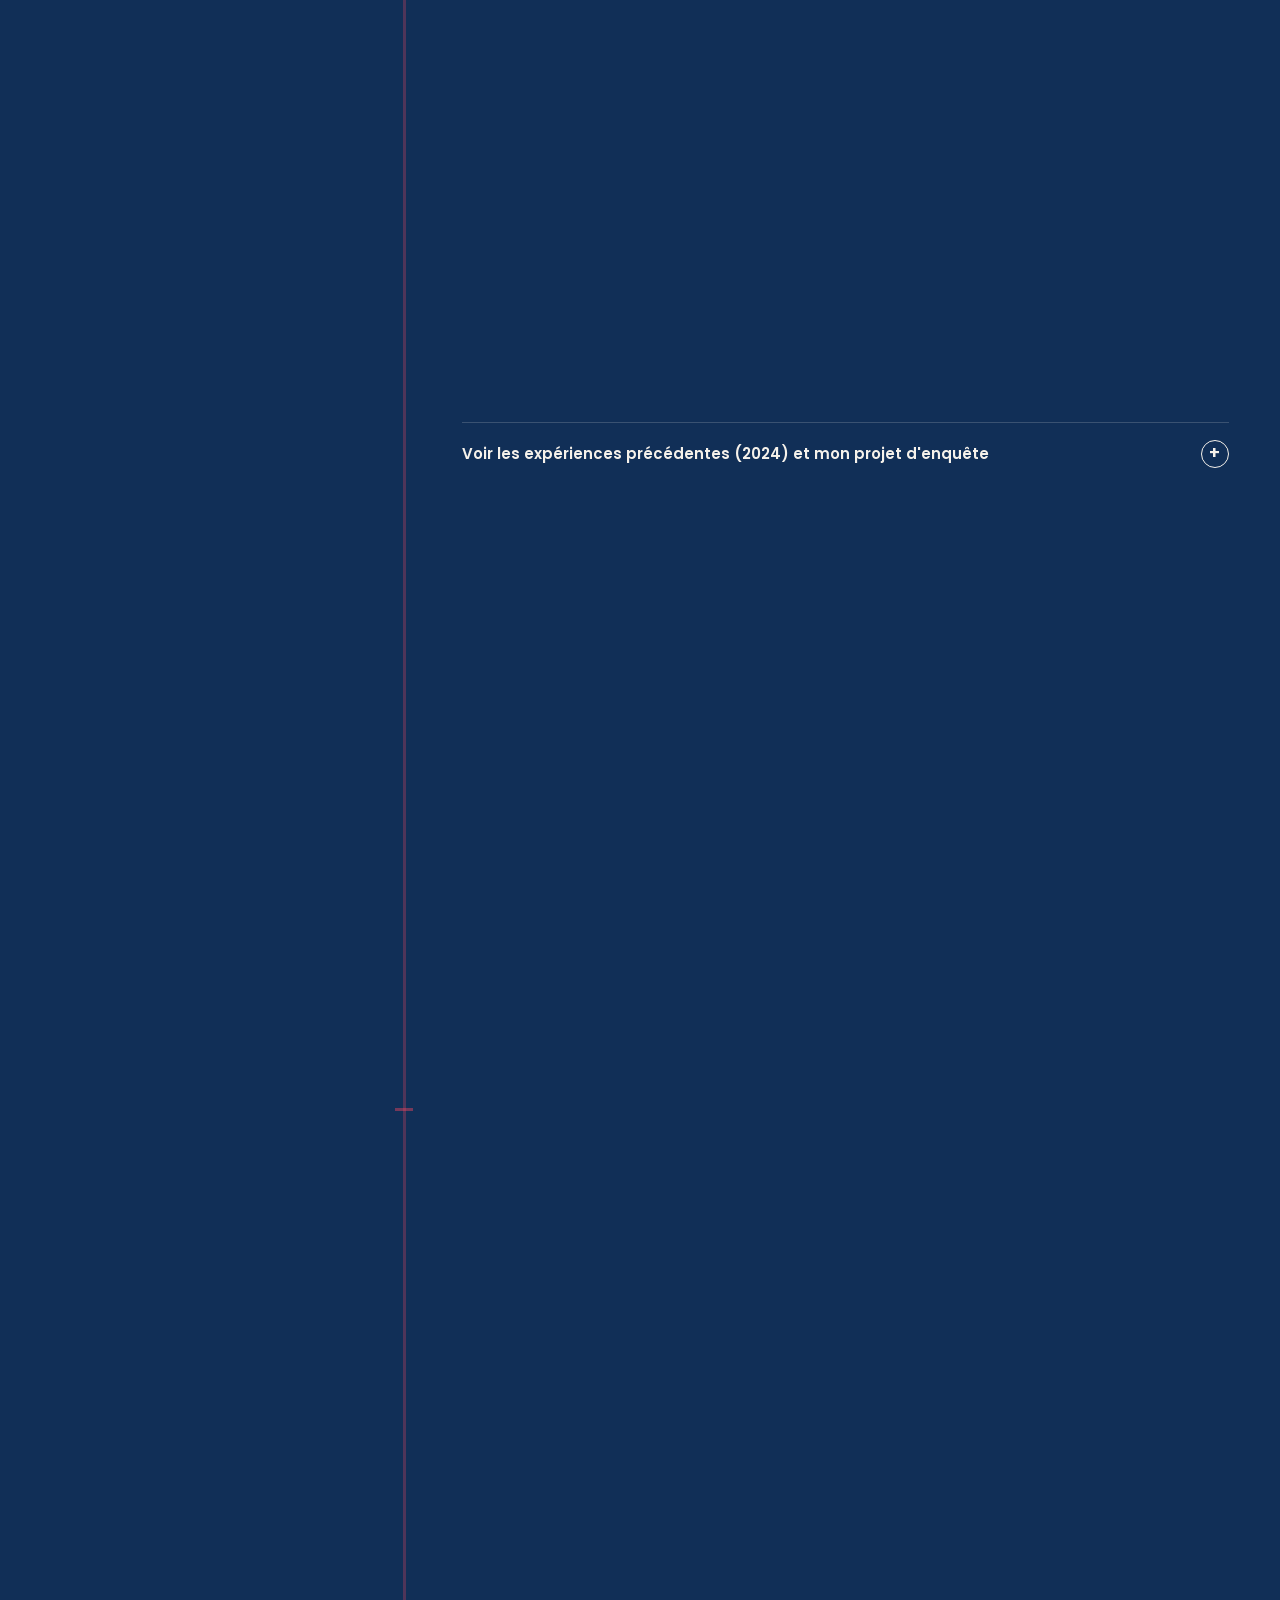
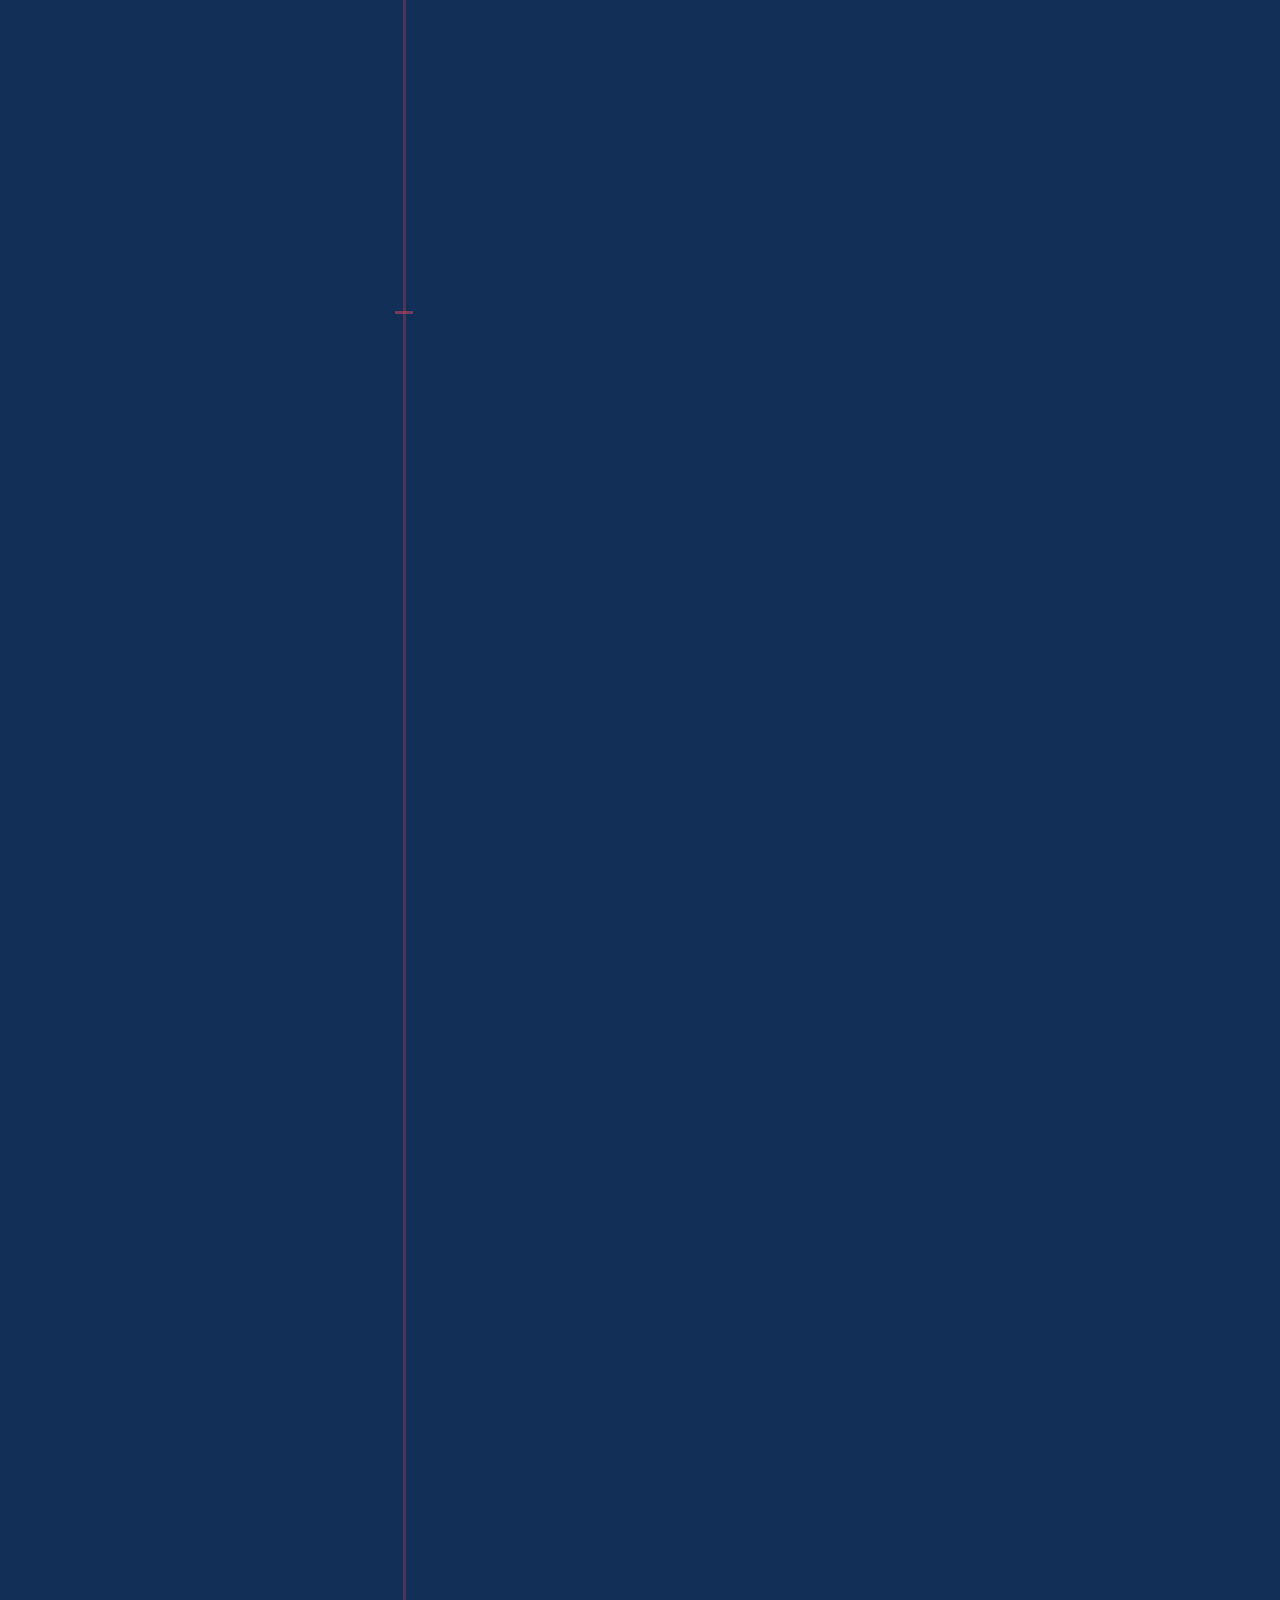
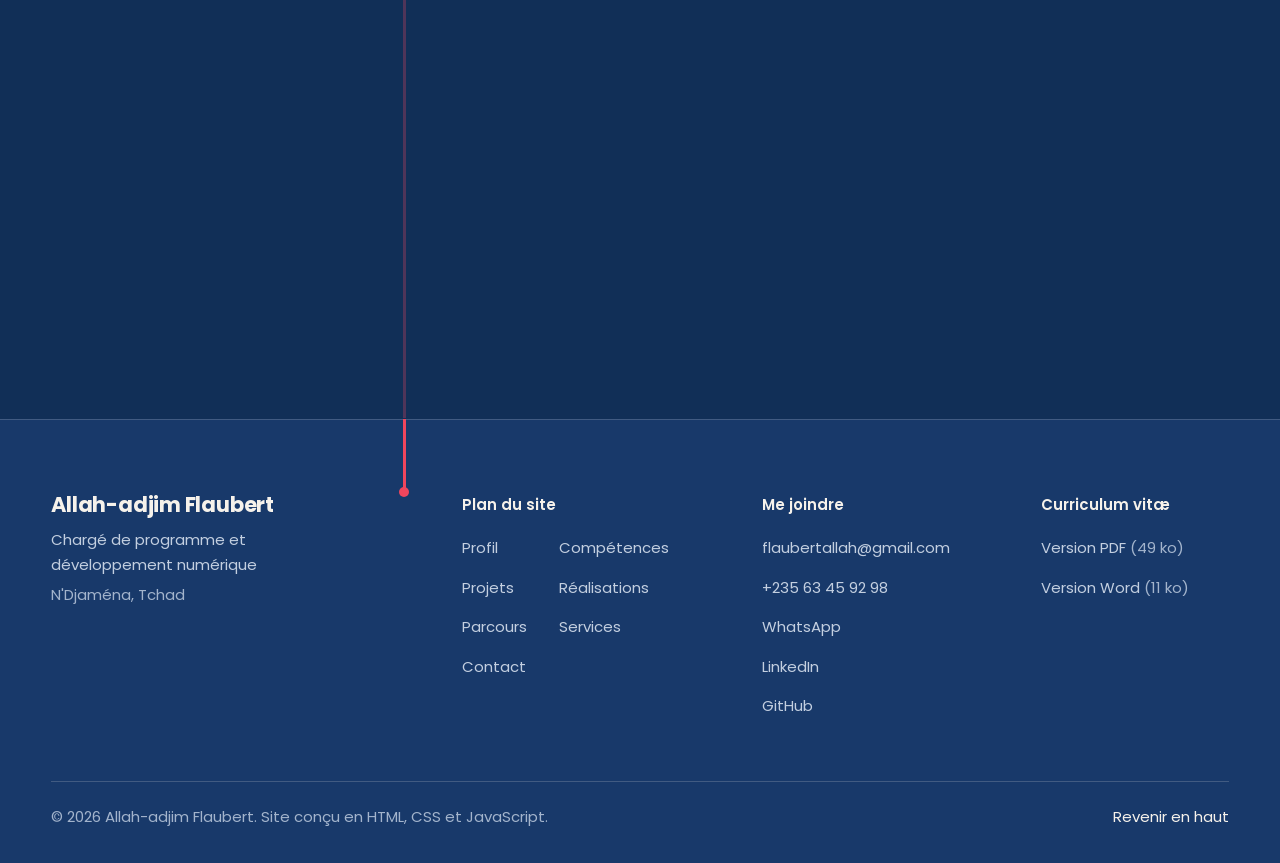
==== commit 30fa780a: "CV d'une page et textes du portfolio CV sur une page A4, sans photo, avec des verbes d'action ; supp" ====
--- a/index.html
+++ b/index.html
@@ -13,7 +13,7 @@
        dans sitemap.xml, robots.txt et 404.html. Pour la changer partout :
        python tools/verifier.py --changer-adresse https://nouvelle-adresse/ -->
   <title>Allah-adjim Flaubert | Solutions numériques et données au Tchad</title>
-  <meta name="description" content="Allah-adjim Flaubert, développeur web et chargé de programme à N'Djaména : applications web Laravel, gestion de projets numériques, collecte et analyse de données (KoboToolbox, Power BI) et services informatiques au Tchad.">
+  <meta name="description" content="Allah-adjim Flaubert, chargé de programme et développement numérique à N'Djaména : applications web Laravel, gestion de projets, collecte et analyse de données (KoboToolbox) et services informatiques.">
   <meta name="author" content="Allah-adjim Flaubert">
   <meta name="robots" content="index, follow, max-image-preview:large">
   <meta name="theme-color" content="#112f57">
@@ -138,7 +138,7 @@
               <a class="button button--solid" href="#projets">Découvrir mes projets</a>
               <a class="button" href="#projet">Discuter d'un projet</a>
             </div>
-            <a class="hero__cv" href="assets/documents/CV_ALLAH-ADJIM_Flaubert.pdf" download>Télécharger mon CV <span class="file-size">(PDF, 75 ko)</span></a>
+            <a class="hero__cv" href="assets/documents/CV_ALLAH-ADJIM_Flaubert.pdf" download>Télécharger mon CV <span class="file-size">(PDF, 49 ko)</span></a>
           </div>
         </div>
       </div>
@@ -178,12 +178,13 @@
 
           <div class="profile">
             <div class="prose">
-              <p>Mon profil réunit trois savoir-faire qui se renforcent : développer la solution, piloter le projet et exploiter les données qu'il produit. En complément, j'assure la formation des utilisateurs, la maintenance informatique et l'installation de vidéosurveillance. En parallèle, je porte mes propres projets : DJAOU, JANJAN et ADJIM INNOV.</p>
+              <p>Je suis ingénieur des travaux en informatique appliquée et chargé de programme et développement numérique chez DAK-VISION PLUS, à N'Djaména. J'aide les organisations à passer d'un besoin à un outil qui fonctionne : je conçois et développe la solution, je coordonne le projet et j'exploite les données qu'il produit.</p>
+              <p>Je forme aussi les utilisateurs, j'assure la maintenance informatique et j'installe des systèmes de vidéosurveillance. Je travaille avec rigueur et autonomie, au plus près du terrain : mes projets partent des contraintes réelles des utilisateurs, comme l'absence de smartphone ou de connexion Internet. En parallèle, je porte mes propres projets : DJAOU, JANJAN et ADJIM INNOV.</p>
               <details class="project__more more">
   <summary>Lire mon parcours en détail</summary>
   <div class="more__body">
 <p>Ingénieur des travaux en informatique appliquée, diplômé de l'Université de N'Djamena, j'ai commencé par un stage au département informatique de la FSEA, où j'ai collecté les données des enseignants et participé à la conception du site de la faculté.</p>
-<p>J'ai ensuite rejoint DAK-VISION PLUS, une agence digitale de N'Djaména, comme assistant développeur web et maintenance. J'y suis aujourd'hui chargé de programme et développement numérique : j'élabore les programmes de formation de l'agence, je coordonne ses projets numériques et je développe des sites et des applications web. Depuis mars 2026, je forme également à la collecte de données avec KoboToolbox et KoboCollect.</p>
+<p>J'ai ensuite rejoint DAK-VISION PLUS, une agence digitale de N'Djaména, comme assistant développeur web et maintenance : j'y ai développé des sites sur mesure et dépanné les équipements. J'y suis aujourd'hui chargé de programme et développement numérique : j'élabore les programmes de formation de l'agence, je coordonne ses projets numériques et je développe des sites et des applications web, dont la plateforme de gestion interne de l'agence. Depuis mars 2026, je forme également des équipes à la collecte de données avec KoboToolbox et KoboCollect.</p>
   </div>
 </details>
             </div>
@@ -216,7 +217,7 @@
                 <p class="domain__need">Une organisation a besoin d'un site, d'une application ou d'un outil de gestion.</p>
               </div>
               <div class="domain__body">
-                <p>Applications web sur mesure avec Laravel (plateforme de gestion interne conçue et développée seul, plateforme de moto-taxi), application Android native en Kotlin, sites WordPress. Interfaces en HTML, CSS, JavaScript, Tailwind CSS ou Bootstrap, bases de données MySQL, tests automatisés. J'ai aussi développé les sites de Service Agro Almountas, DAK-VISION PLUS et Nour Tchad Services, et j'y ai apporté les correctifs.</p>
+                <p>Je conçois et développe des applications web sur mesure avec Laravel : la plateforme de gestion interne de DAK-VISION PLUS, que j'ai réalisée seul, et la plateforme de moto-taxi DJAOU. Je développe aussi une application Android native en Kotlin et des sites WordPress. J'écris les interfaces en HTML, CSS, JavaScript, Tailwind CSS ou Bootstrap, je structure les bases de données MySQL et j'écris des tests automatisés. J'ai développé les sites de Service Agro Almountas, DAK-VISION PLUS et Nour Tchad Services, et j'y ai apporté les correctifs.</p>
                 <div class="skills"><p class="skills__label">Back-end</p><ul class="tags"><li>Laravel</li><li>Blade</li><li>Livewire</li><li>PHP</li><li>MySQL</li><li>WordPress</li><li>Laravel Sanctum et Fortify</li><li>Laravel Reverb (temps réel)</li><li>PHPUnit (tests)</li></ul></div>
                 <details class="project__more more">
   <summary>Voir toutes les technologies (front-end, mobile, supports visuels)</summary>
@@ -235,7 +236,7 @@
                 <p class="domain__need">Un projet numérique doit avancer, avec des étapes claires et des équipes formées.</p>
               </div>
               <div class="domain__body">
-                <p>Chez DAK-VISION PLUS, j'élabore les programmes de formation de l'agence et je coordonne ses projets numériques. J'ai aussi mené de bout en bout une enquête socioéconomique auprès des ménages, de la conception du questionnaire à l'analyse.</p>
+                <p>Chez DAK-VISION PLUS, j'élabore les programmes de formation de l'agence et je coordonne ses projets numériques. Sur mes propres projets, je rédige le cahier des charges et je découpe le travail en étapes et je le suis phase par phase. J'ai aussi mené de bout en bout une enquête socioéconomique auprès des ménages, de la conception du questionnaire à l'analyse.</p>
                 <div class="skills"><p class="skills__label">Savoir-faire</p><ul class="tags"><li>Élaboration de programmes de formation</li><li>Coordination de projets numériques</li><li>Conduite d'enquêtes de terrain</li><li>Rédaction de rapports</li></ul></div>
               </div>
             </article>
@@ -246,7 +247,7 @@
                 <p class="domain__need">Une enquête doit être menée sur le terrain, avec des données fiables.</p>
               </div>
               <div class="domain__body">
-                <p>Conception des questionnaires sur KoboToolbox, déploiement sur mobile avec KoboCollect, administration des questionnaires et contrôle de la qualité des données, puis analyse et rapports sous Excel et Power BI. Depuis mars 2026, je forme des équipes à ces outils.</p>
+                <p>Je conçois les questionnaires sur KoboToolbox, je les déploie sur mobile avec KoboCollect, j'administre la collecte et je contrôle la qualité des données, puis j'analyse les résultats et je rédige les rapports sous Excel et Power BI. Depuis mars 2026, je forme des équipes à ces outils.</p>
                 <ol class="flow" aria-label="Étapes d'une collecte de données, dans l'ordre">
                   <li>Questionnaire</li><li>Collecte mobile</li><li>Contrôle qualité</li><li>Analyse et rapport</li>
                 </ol>
@@ -259,17 +260,17 @@
           <div class="extras">
             <article class="extra">
               <h4>Formation et accompagnement</h4>
-              <p>Formation d'adultes en informatique bureautique et en collecte de données mobile.</p>
-              <ul class="tags tags--small"><li>Bureautique</li><li>KoboToolbox</li><li>KoboCollect</li></ul>
+              <p>Je forme des adultes à la collecte de données mobile et j'accompagne les utilisateurs dans la prise en main des outils numériques.</p>
+              <ul class="tags tags--small"><li>KoboToolbox</li><li>KoboCollect</li><li>Formation d'adultes</li></ul>
             </article>
             <article class="extra">
               <h4>Maintenance informatique</h4>
-              <p>Dépannage des équipements informatiques, une mission exercée chez DAK-VISION PLUS comme assistant développeur web et maintenance.</p>
-              <ul class="tags tags--small"><li>Dépannage</li></ul>
+              <p>Je diagnostique et dépanne les équipements, et j'installe et configure les systèmes et les logiciels. J'ai exercé cette mission chez DAK-VISION PLUS comme assistant développeur web et maintenance.</p>
+              <ul class="tags tags--small"><li>Diagnostic et dépannage</li><li>Installation et configuration</li></ul>
             </article>
             <article class="extra">
               <h4>Vidéosurveillance</h4>
-              <p>Installation de caméras de vidéosurveillance pour sécuriser des locaux.</p>
+              <p>J'installe des caméras de vidéosurveillance pour sécuriser des locaux.</p>
               <ul class="tags tags--small"><li>Installation de caméras</li></ul>
             </article>
           </div>
@@ -306,11 +307,12 @@
           <div class="project__info">
             <p class="project__status"><span class="status-dot status-dot--progress" aria-hidden="true"></span>En développement</p>
             <h3 class="project__name" id="djaou-titre">DJAOU</h3>
-            <p class="project__desc">Une plateforme de moto-taxi pour N'Djaména : le client demande une course, le prix lui est annoncé avant le départ et le conducteur le plus proche la reçoit. « Djaou » signifie « allons » en ngambay.</p>
+            <p class="project__desc">Une plateforme de mobilité pour N'Djaména : le client demande une course de moto-taxi, le prix lui est annoncé avant le départ et le conducteur le plus proche la reçoit. La livraison est prévue dans une étape ultérieure. « Djaou » signifie « allons » en ngambay.</p>
 
             <dl class="case case--key">
+              <div class="case__wide"><dt>Le besoin</dt><dd>Se déplacer en moto-taxi à un prix connu d'avance, même sans smartphone ni bonne connexion : le service doit fonctionner avec ce que chacun a, d'abord le site web et les SMS, puis une application mobile.</dd></div>
+              <div><dt>Mon intervention</dt><dd>Je porte le projet : j'ai rédigé le cahier des charges, puis conçu et développé la plateforme (courses, SMS, administration) et ses tests.</dd></div>
               <div><dt>Technologies</dt><dd>Laravel 12, MySQL 8, Laravel Sanctum, Laravel Reverb (temps réel), OSRM (calcul des distances), Blade, Tailwind CSS, Alpine.js, passerelle SMS Android</dd></div>
-              <div><dt>Mon rôle</dt><dd>Porteur du projet : cahier des charges, conception et développement</dd></div>
             </dl>
 
             <ol class="stages" aria-label="Avancement de DJAOU">
@@ -325,8 +327,7 @@
             <details class="project__more">
               <summary>Voir les fonctionnalités et le détail</summary>
               <dl class="case">
-                <div><dt>Le besoin</dt><dd>Tout le monde n'a pas un smartphone ni une bonne connexion. Le service doit fonctionner avec ce que chacun a : d'abord le site web et les SMS, puis une application mobile.</dd></div>
-                <div><dt>La vision</dt><dd>Un même moteur de prix et de courses pour tous les canaux (web, SMS, puis application, USSD, voix et WhatsApp), et à terme la livraison et d'autres villes.</dd></div>
+                <div class="case__wide"><dt>La vision</dt><dd>Un même moteur de prix et de courses pour tous les canaux (web, SMS, puis application, USSD, voix et WhatsApp), et à terme la livraison et d'autres villes.</dd></div>
                 <div class="case__wide"><dt>Fonctionnalités développées</dt><dd>
                 <div class="case__cols">
                   <div><p class="case__sub">Clients</p><ul class="case__list"><li>Inscription vérifiée par code SMS</li><li>Devis avant départ (distance et prix)</li><li>Suivi, paiement, reçu et note du conducteur</li><li>Commande par SMS</li></ul></div>
@@ -357,8 +358,9 @@
             <p class="project__desc">Une application Android de gestion des finances personnelles en FCFA et d'organisation du quotidien, qui fonctionne entièrement hors ligne. Sa signature : « Petit à petit, j'avance. »</p>
 
             <dl class="case case--key">
-              <div><dt>Technologies</dt><dd>Kotlin, Jetpack Compose, Material 3, Room avec chiffrement SQLCipher, architecture MVVM, WorkManager. Android 8 et versions suivantes.</dd></div>
-              <div><dt>Mon rôle</dt><dd>Conception et développement, sous la marque ADJIM INNOV</dd></div>
+              <div class="case__wide"><dt>Le besoin</dt><dd>Suivre son argent et organiser son quotidien sans connexion Internet, sans compte en ligne et sans exposer ses données.</dd></div>
+              <div><dt>Mon intervention</dt><dd>J'ai conçu et développé l'application, de l'architecture aux tests, sous la marque ADJIM INNOV.</dd></div>
+              <div><dt>Choix techniques</dt><dd>Kotlin, Jetpack Compose, Material 3, Room avec chiffrement SQLCipher, architecture MVVM, WorkManager. Android 8 et versions suivantes.</dd></div>
             </dl>
 
             <ol class="stages" aria-label="Avancement de JANJAN">
@@ -372,8 +374,7 @@
             <details class="project__more">
               <summary>Voir les fonctionnalités et le détail</summary>
               <dl class="case">
-                <div><dt>Le besoin</dt><dd>Suivre son argent et organiser son quotidien sans connexion Internet, sans compte en ligne et sans exposer ses données.</dd></div>
-                <div><dt>Hors ligne et confidentialité</dt><dd>Aucune permission Internet : l'application fonctionne en mode avion. Base de données chiffrée, code PIN, biométrie et sauvegarde chiffrée dans un fichier portable.</dd></div>
+                <div class="case__wide"><dt>Hors ligne et confidentialité</dt><dd>Aucune permission Internet : l'application fonctionne en mode avion. Base de données chiffrée, code PIN, biométrie et sauvegarde chiffrée dans un fichier portable.</dd></div>
                 <div class="case__wide"><dt>Fonctionnalités opérationnelles</dt><dd>
                 <div class="case__cols">
                   <div><p class="case__sub">Finances</p><ul class="case__list"><li>Portefeuilles (espèces, Mobile Money, banque…)</li><li>Revenus, dépenses et transferts</li><li>Budgets avec alertes à 75, 90 et 100 %</li><li>Épargne par objectifs, dettes et créances</li></ul></div>
@@ -403,8 +404,9 @@
             <p class="project__desc">Mon initiative entrepreneuriale de services informatiques et de solutions numériques. Sa signature : « Connectons nos idées au futur ».</p>
 
             <dl class="case case--key">
+              <div class="case__wide"><dt>Le besoin</dt><dd>Trouver auprès d'un même interlocuteur la création d'outils numériques et les services informatiques de terrain.</dd></div>
+              <div><dt>Mon intervention</dt><dd>Je fonde l'initiative : je définis l'offre de services et je développe les premiers produits sous la marque, dont JANJAN.</dd></div>
               <div><dt>Domaines d'intervention</dt><dd>Applications et sites web, outils de gestion, collecte de données, formation, maintenance informatique, vidéosurveillance. Le détail figure dans <a href="#services">mes services</a>.</dd></div>
-              <div><dt>Mon rôle</dt><dd>Fondateur de l'initiative</dd></div>
             </dl>
 
             <ol class="stages" aria-label="Avancement de ADJIM INNOV">
@@ -572,8 +574,8 @@
                   <h3>Formateur en collecte de données, KoboToolbox et KoboCollect</h3>
                   <p class="job__meta">DAK-VISION PLUS <span class="job__date">depuis mars 2026</span></p>
                   <ul>
-                    <li>Formation à la conception de formulaires et au déploiement sur mobile.</li>
-                    <li>Administration des questionnaires et contrôle de la qualité des données.</li>
+                    <li>Je forme des équipes à la conception de formulaires KoboToolbox et à leur déploiement sur mobile avec KoboCollect.</li>
+                    <li>J'administre les questionnaires et je contrôle la qualité des données collectées.</li>
                   </ul>
                 </article>
               </div>
@@ -585,14 +587,10 @@
                   <h3>Chargé de programme et développement numérique</h3>
                   <p class="job__meta">DAK-VISION PLUS <span class="job__date">depuis décembre 2025</span></p>
                   <ul>
-                    <li>Élaboration des programmes de formation de l'agence.</li>
-                    <li>Coordination des projets numériques.</li>
-                    <li>Développement d'applications et de sites web avec Laravel, PHP et WordPress.</li>
+                    <li>J'élabore les programmes de formation de l'agence.</li>
+                    <li>Je coordonne les projets numériques de l'agence.</li>
+                    <li>Je conçois et développe des applications et des sites web avec Laravel, PHP et WordPress, dont la plateforme de gestion interne de l'agence, réalisée seul.</li>
                   </ul>
-                </article>
-                <article class="job">
-                  <h3>Formateur en informatique bureautique</h3>
-                  <p class="job__meta">DAK-VISION PLUS <span class="job__date">juin à juillet 2025</span></p>
                 </article>
               </div>
             </li>
@@ -609,17 +607,17 @@
                   <h3>Assistant développeur web et maintenance</h3>
                   <p class="job__meta">DAK-VISION PLUS <span class="job__date">octobre 2024 à février 2025</span></p>
                   <ul>
-                    <li>Création de sites web sur mesure avec Laravel, WordPress, PHP, MySQL, HTML et CSS.</li>
-                    <li>Formulaires, rapports et analyses ; création de supports visuels.</li>
-                    <li>Dépannage des équipements.</li>
+                    <li>J'ai développé des sites web sur mesure avec Laravel, WordPress, PHP, MySQL, HTML et CSS.</li>
+                    <li>J'ai conçu des formulaires, produit des rapports et des analyses, et réalisé des supports visuels.</li>
+                    <li>J'ai diagnostiqué et dépanné les équipements informatiques.</li>
                   </ul>
                 </article>
                 <article class="job">
                   <h3>Stagiaire, département informatique</h3>
                   <p class="job__meta">FSEA, Université de N'Djamena <span class="job__date">juillet à septembre 2024</span></p>
                   <ul>
-                    <li>Collecte des données des enseignants et des départements.</li>
-                    <li>Participation à la conception du site web de la faculté.</li>
+                    <li>J'ai collecté les données des enseignants et des départements.</li>
+                    <li>J'ai contribué à la conception du site web de la faculté.</li>
                   </ul>
                 </article>
               </div>
@@ -627,7 +625,7 @@
           </ol>
 <div class="aside-project">
             <h3>En parallèle : enquête socioéconomique auprès des ménages</h3>
-            <p>Projet personnel. Conception du questionnaire sur KoboToolbox, collecte avec KoboCollect, puis analyse des données.</p>
+            <p>Projet personnel : j'ai conçu le questionnaire sur KoboToolbox, mené la collecte avec KoboCollect, puis analysé les données.</p>
           </div>
   </div>
 </details>
@@ -734,8 +732,8 @@
             <div>
               <dt>Curriculum vitæ</dt>
               <dd class="cv-links">
-                <a href="assets/documents/CV_ALLAH-ADJIM_Flaubert.pdf" download>Télécharger en PDF <span class="file-size">(75 ko)</span></a>
-                <a href="assets/documents/CV_ALLAH-ADJIM_Flaubert.docx" download>Télécharger en Word <span class="file-size">(16 ko)</span></a>
+                <a href="assets/documents/CV_ALLAH-ADJIM_Flaubert.pdf" download>Télécharger en PDF <span class="file-size">(49 ko)</span></a>
+                <a href="assets/documents/CV_ALLAH-ADJIM_Flaubert.docx" download>Télécharger en Word <span class="file-size">(11 ko)</span></a>
               </dd>
             </div>
           </dl>
@@ -830,8 +828,8 @@
         <div class="site-footer__col">
           <h2 class="site-footer__heading">Curriculum vitæ</h2>
           <ul>
-            <li><a href="assets/documents/CV_ALLAH-ADJIM_Flaubert.pdf" download>Version PDF <span class="file-size">(75 ko)</span></a></li>
-            <li><a href="assets/documents/CV_ALLAH-ADJIM_Flaubert.docx" download>Version Word <span class="file-size">(16 ko)</span></a></li>
+            <li><a href="assets/documents/CV_ALLAH-ADJIM_Flaubert.pdf" download>Version PDF <span class="file-size">(49 ko)</span></a></li>
+            <li><a href="assets/documents/CV_ALLAH-ADJIM_Flaubert.docx" download>Version Word <span class="file-size">(11 ko)</span></a></li>
           </ul>
         </div>
       </div>
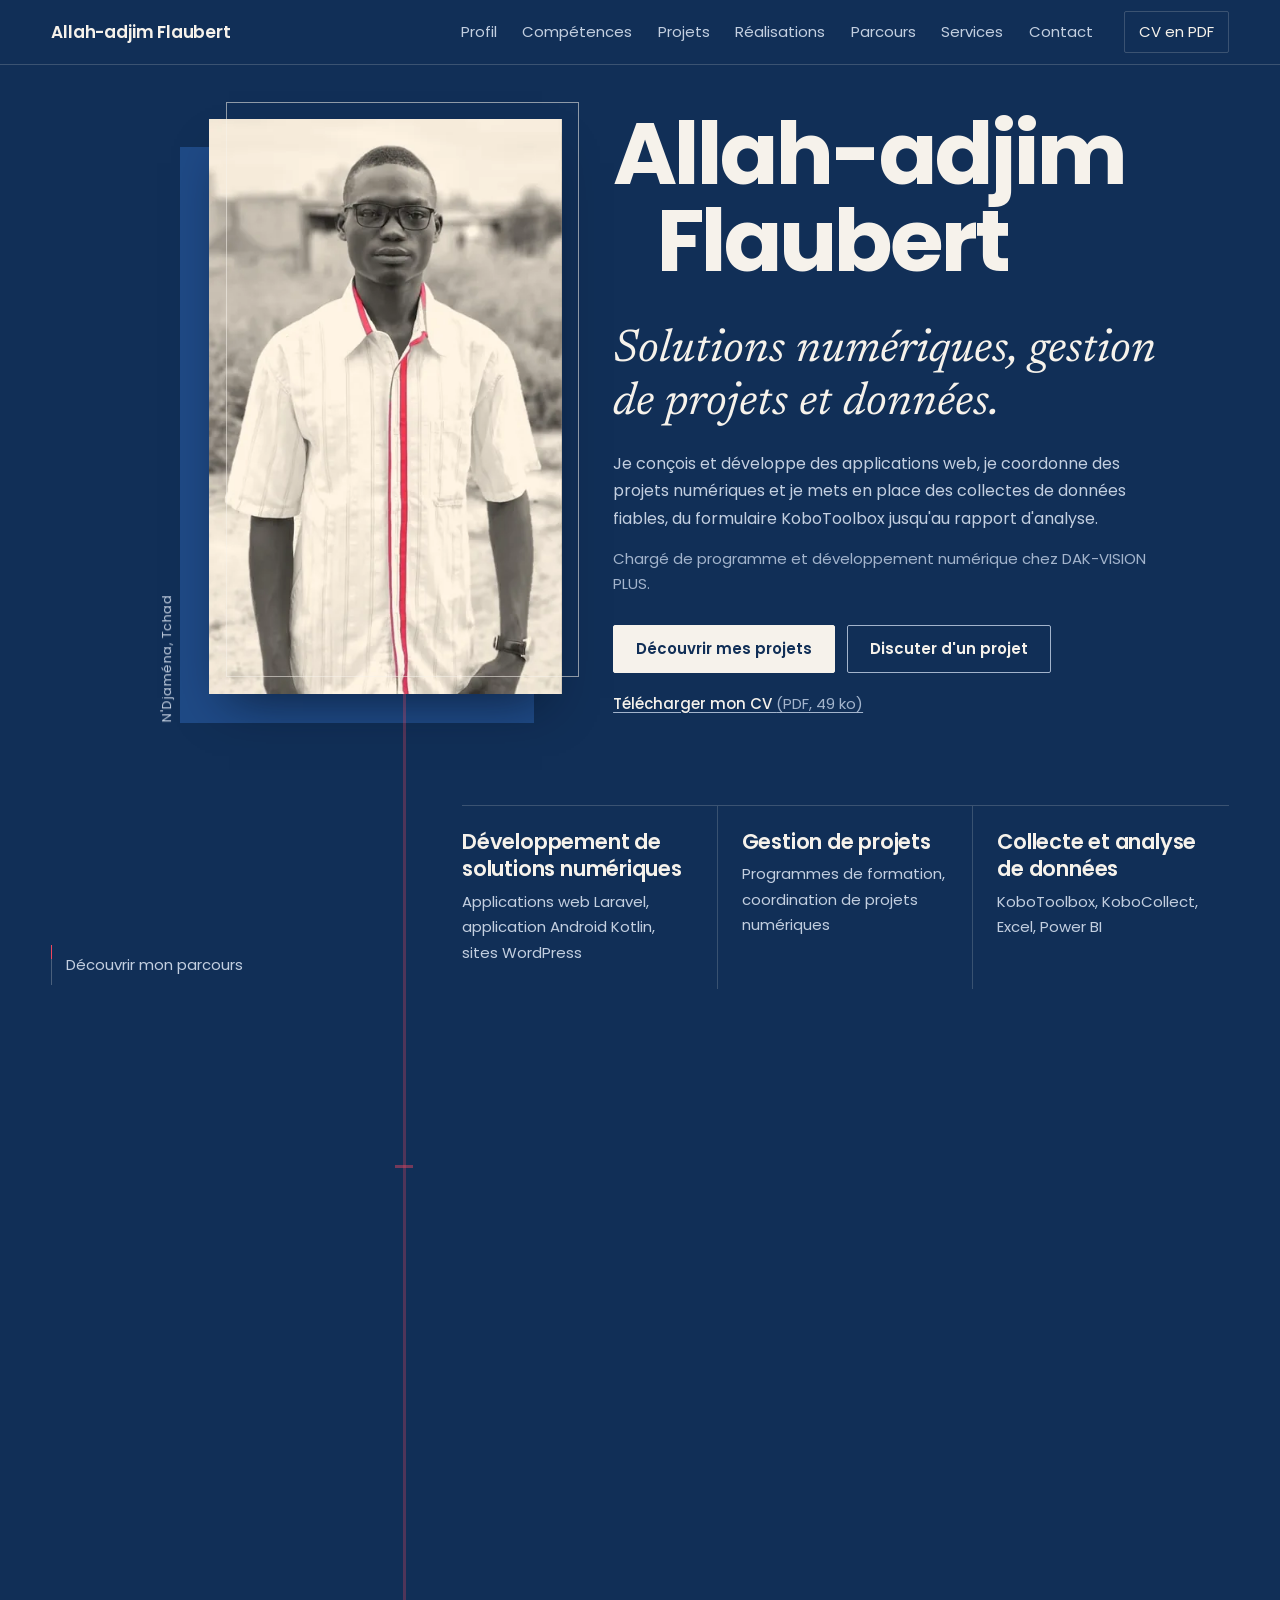
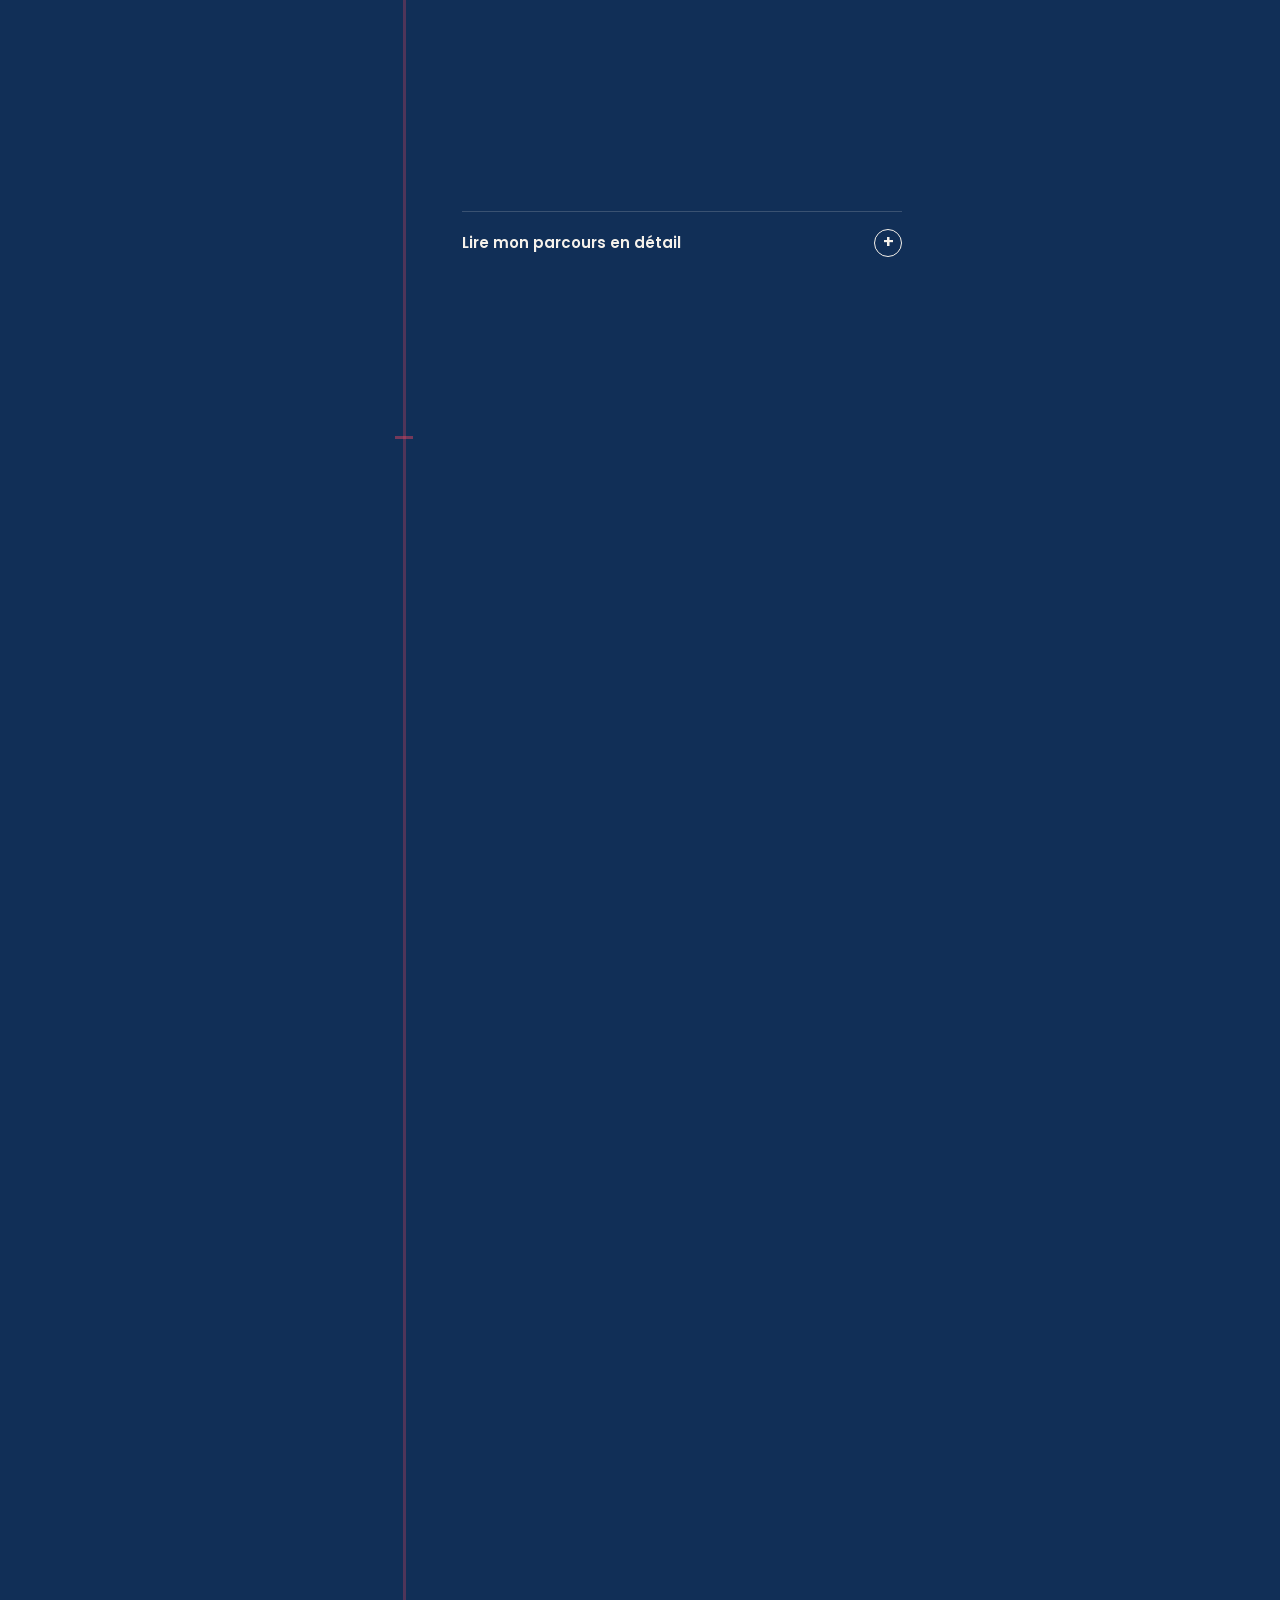
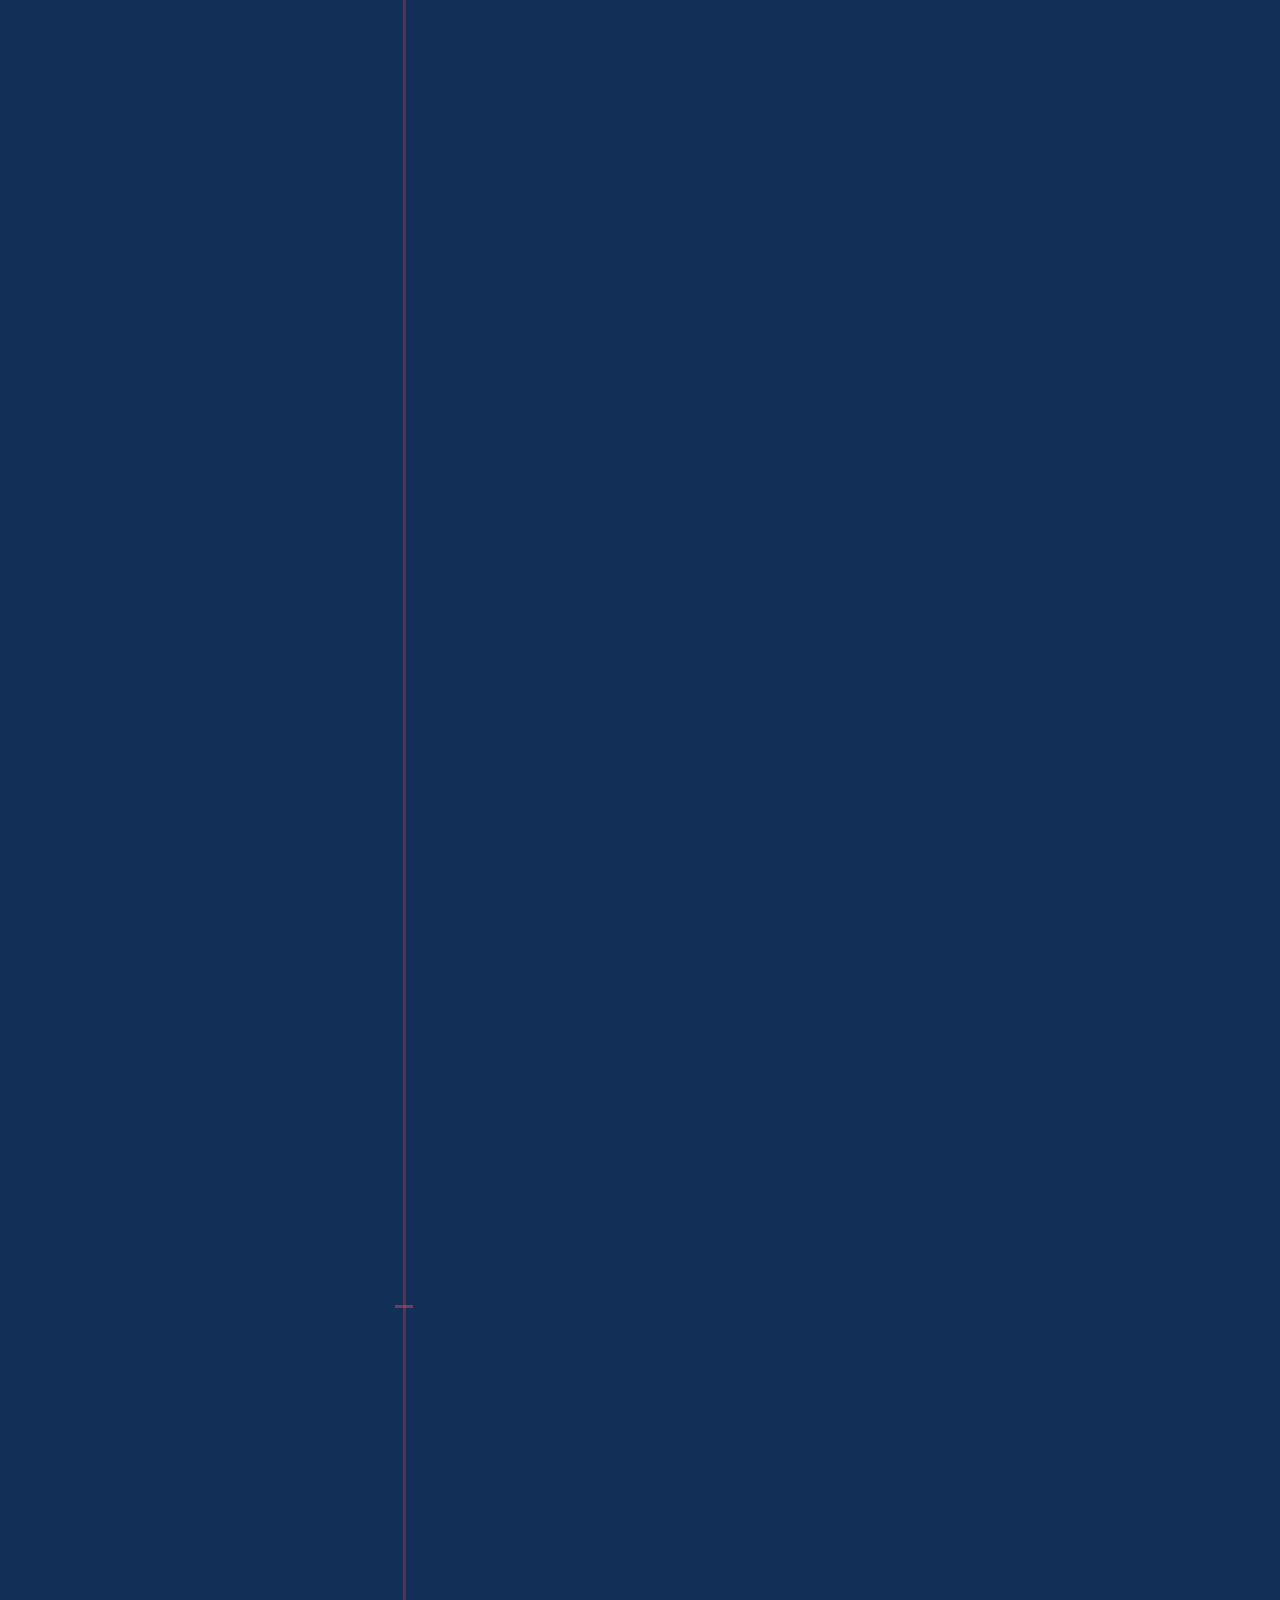
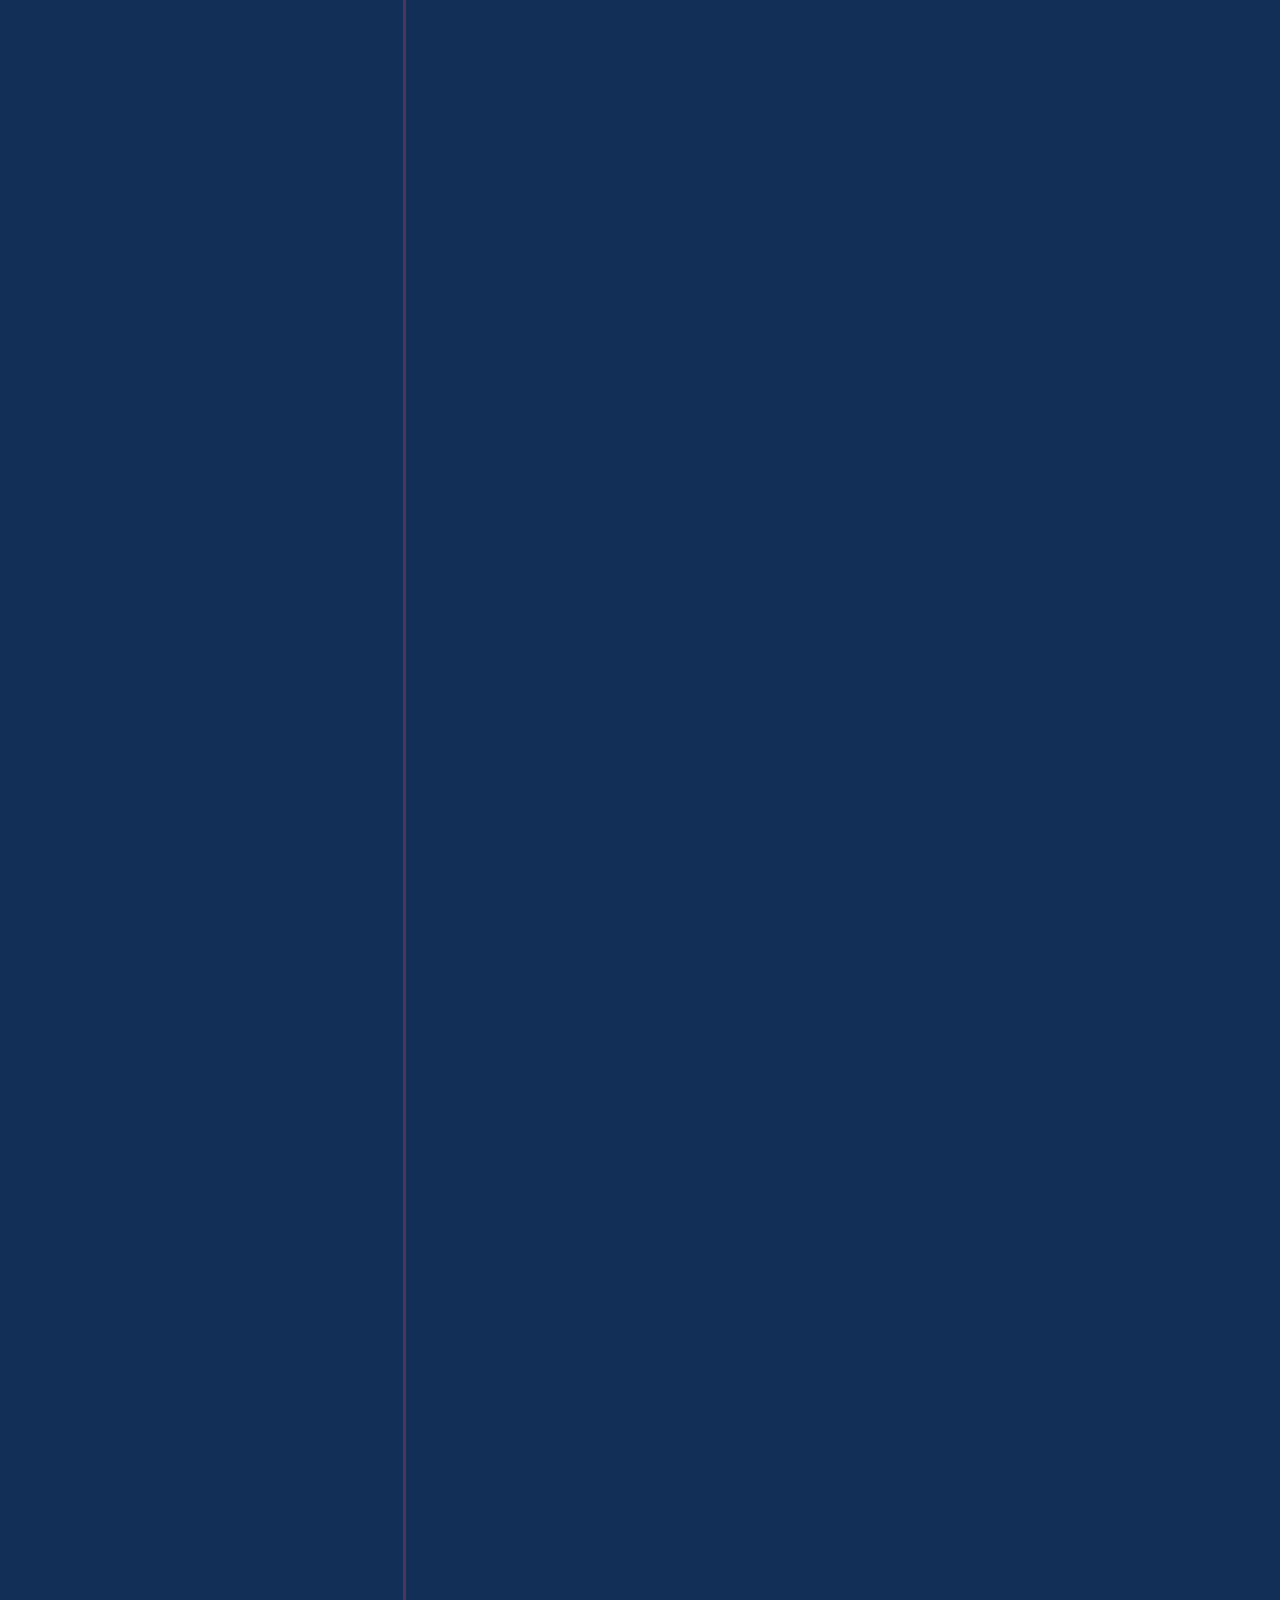
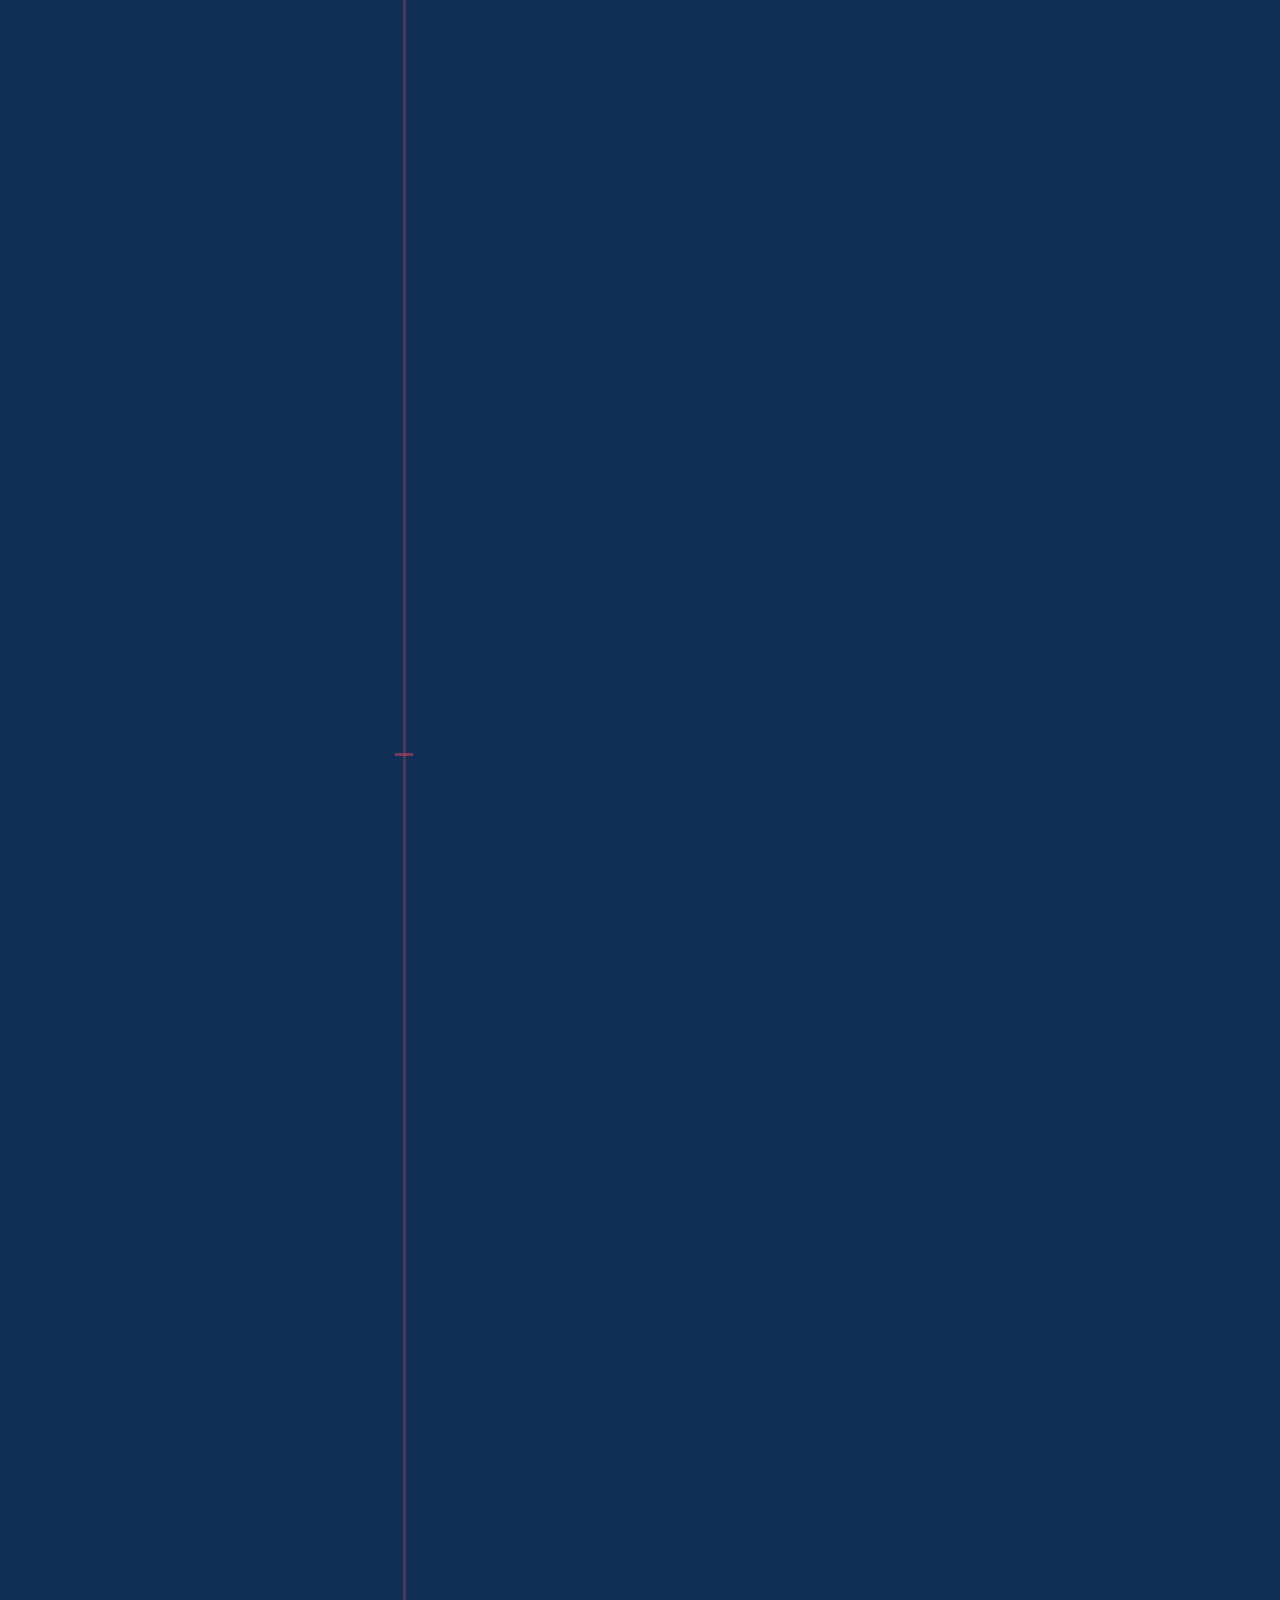
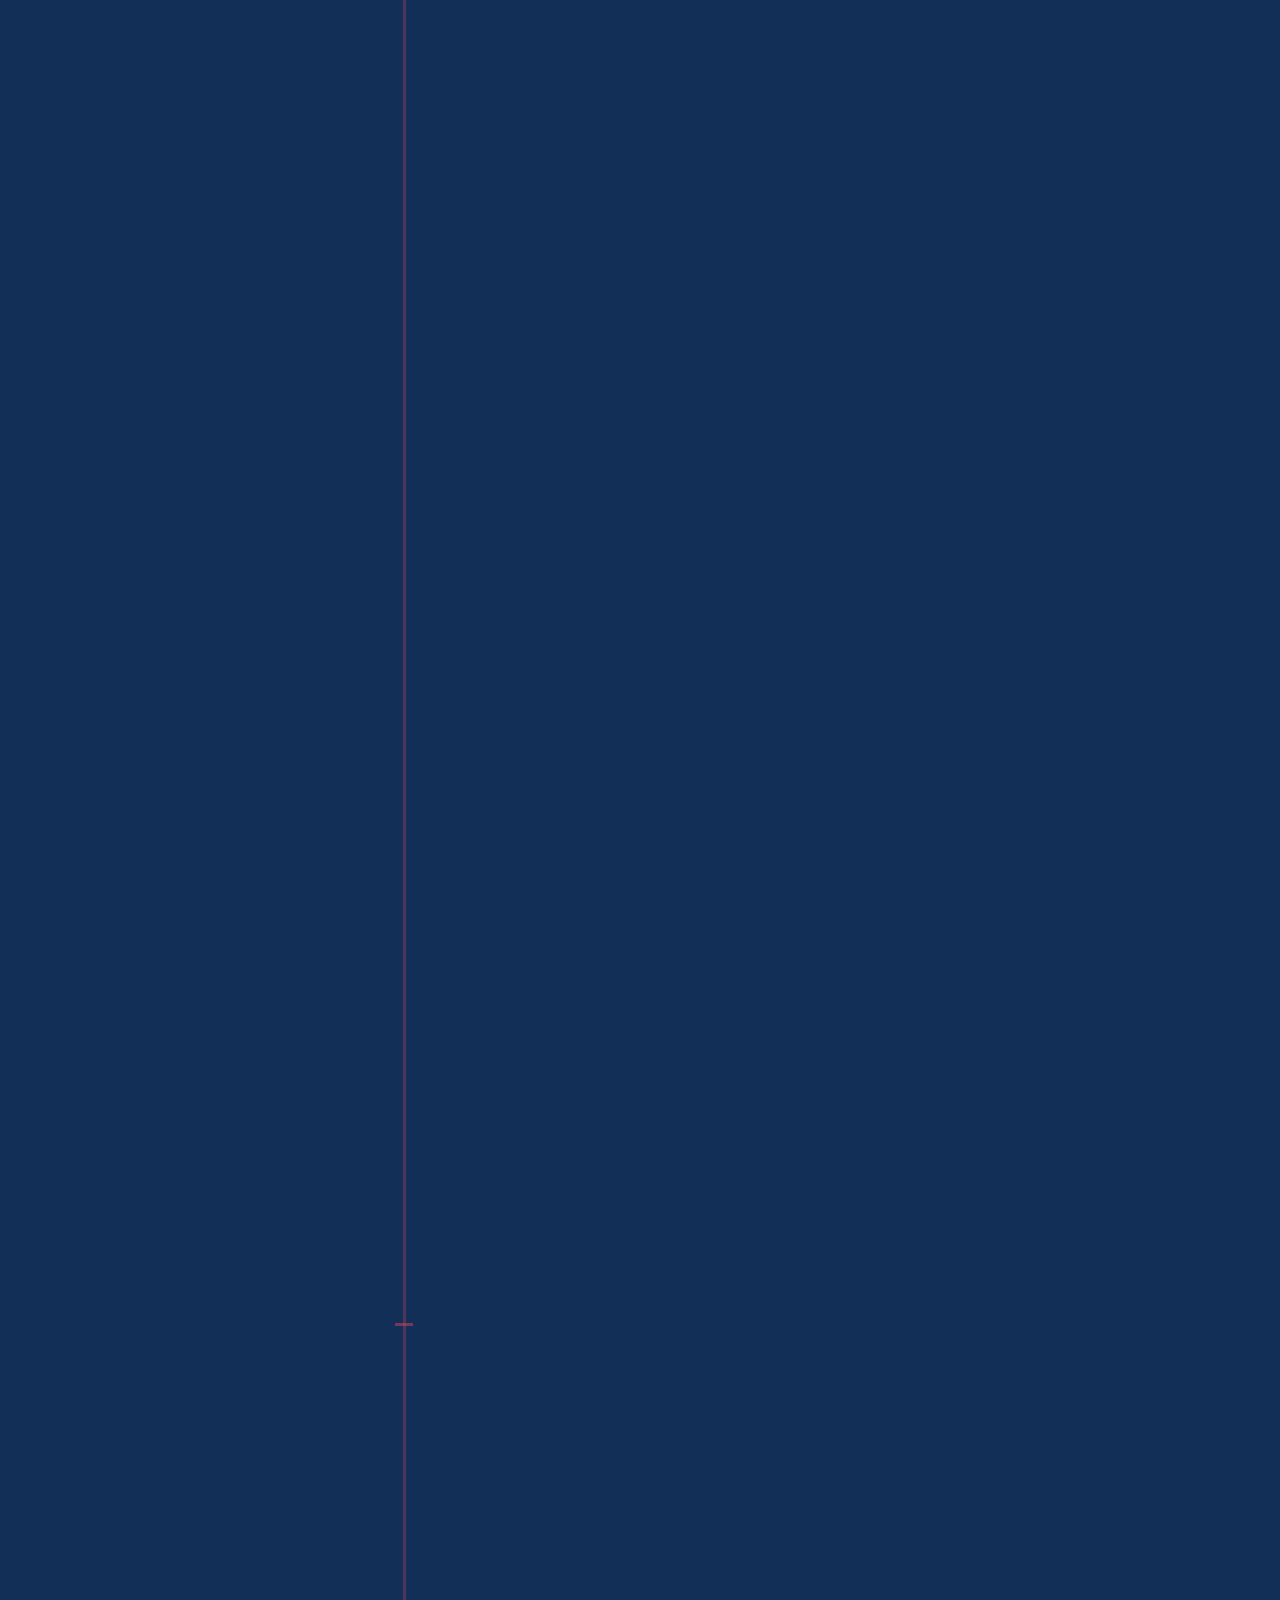
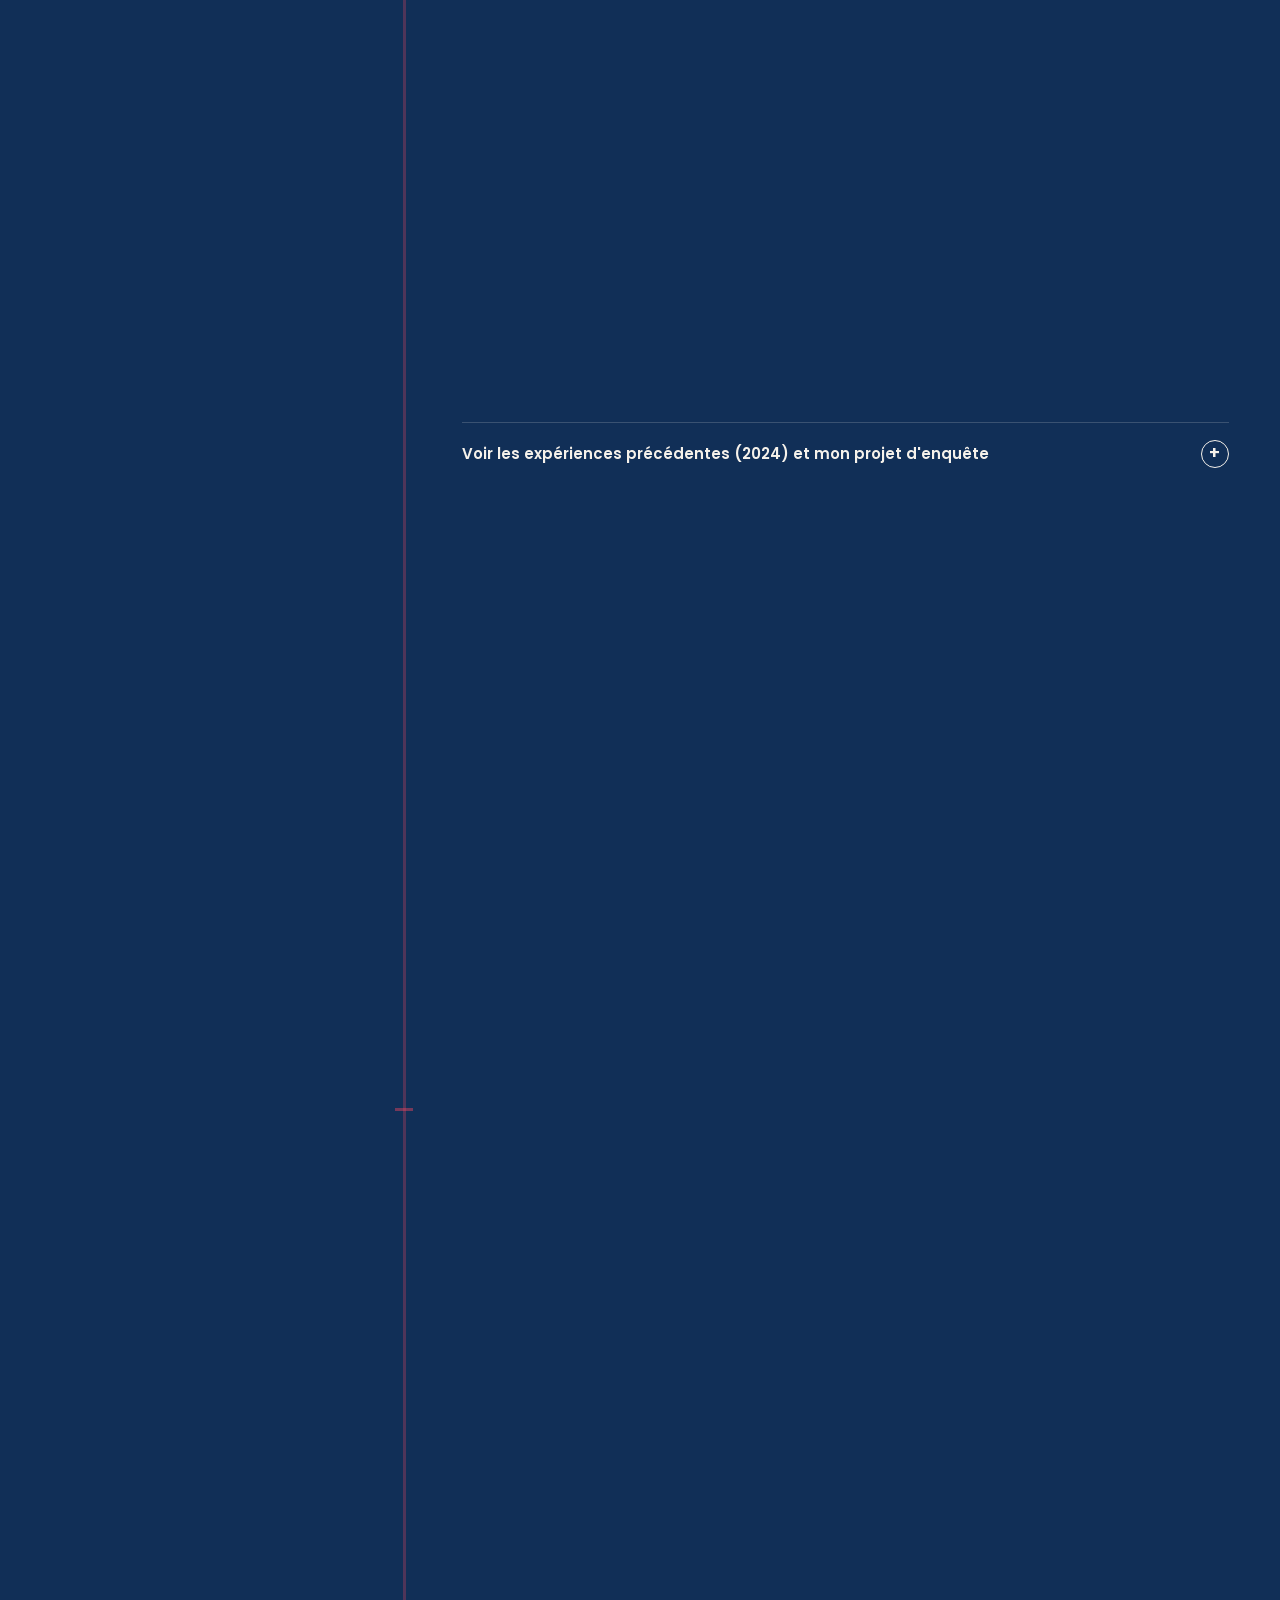
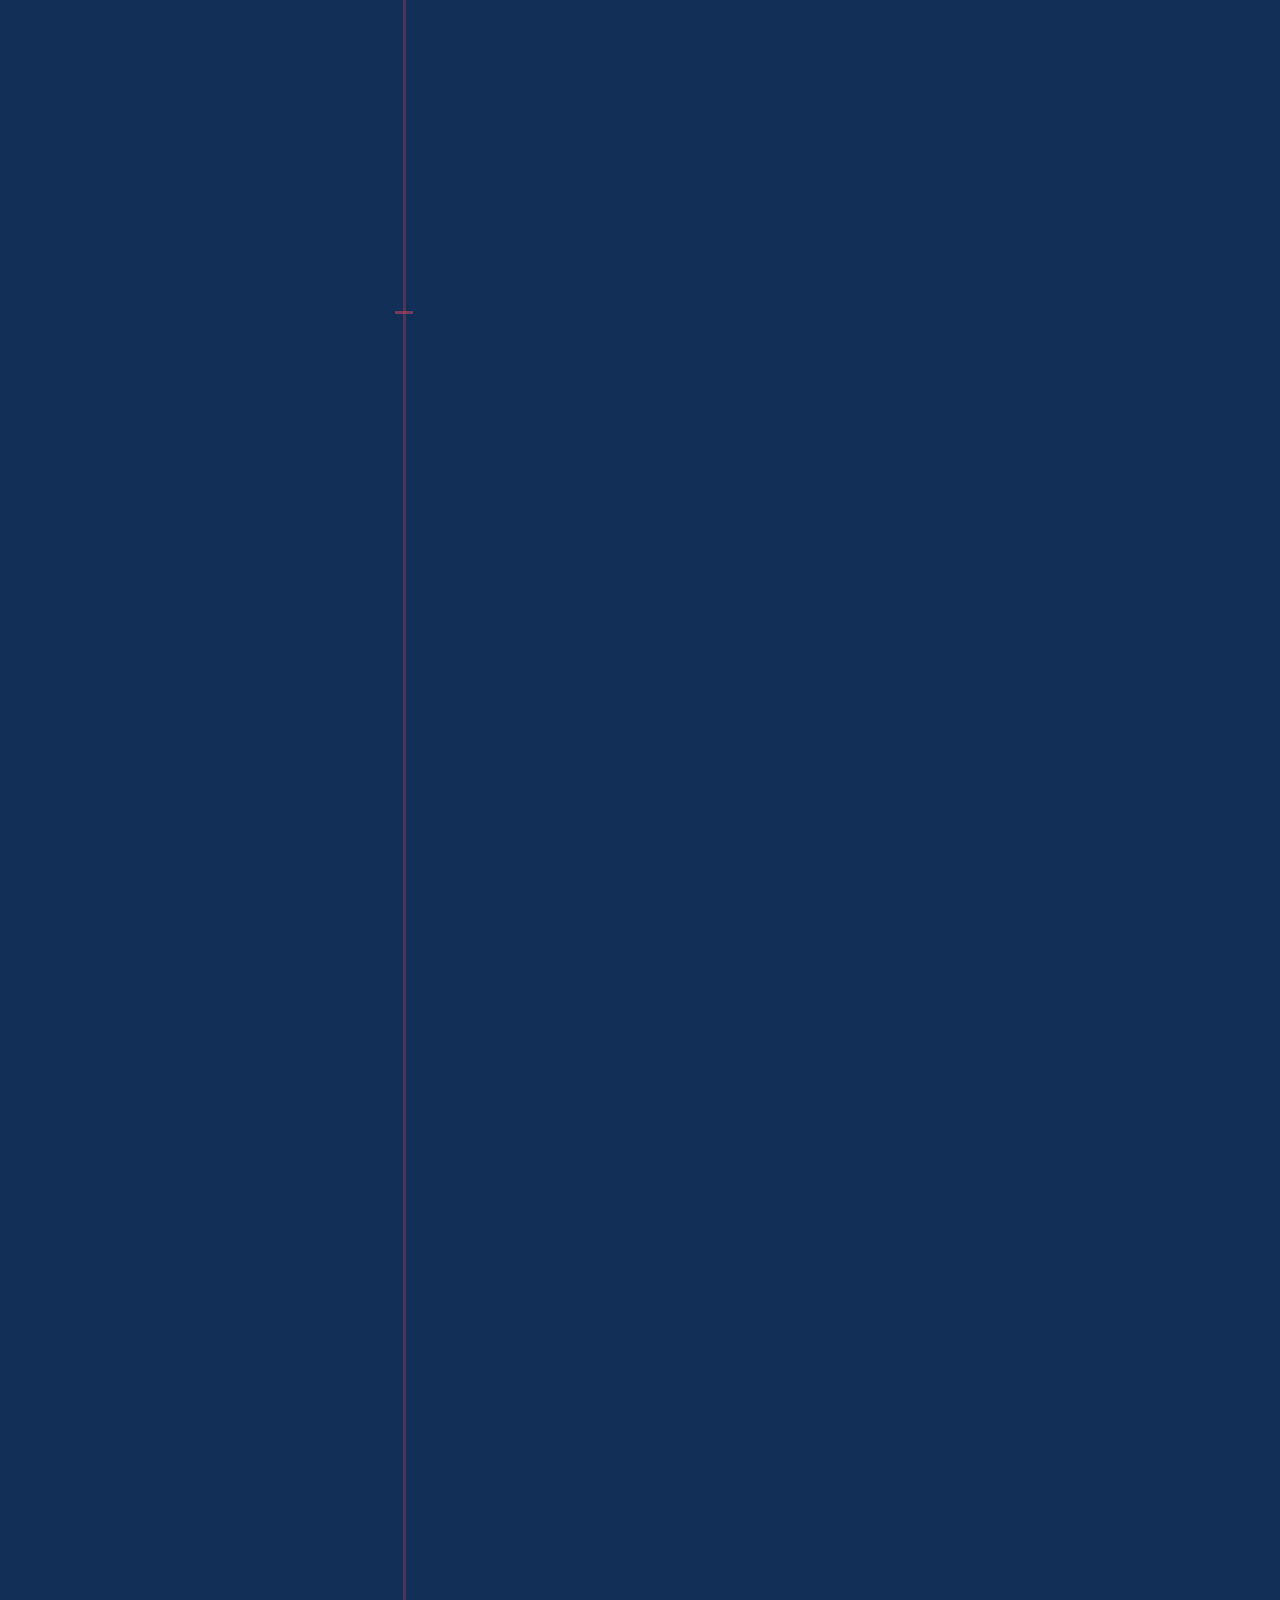
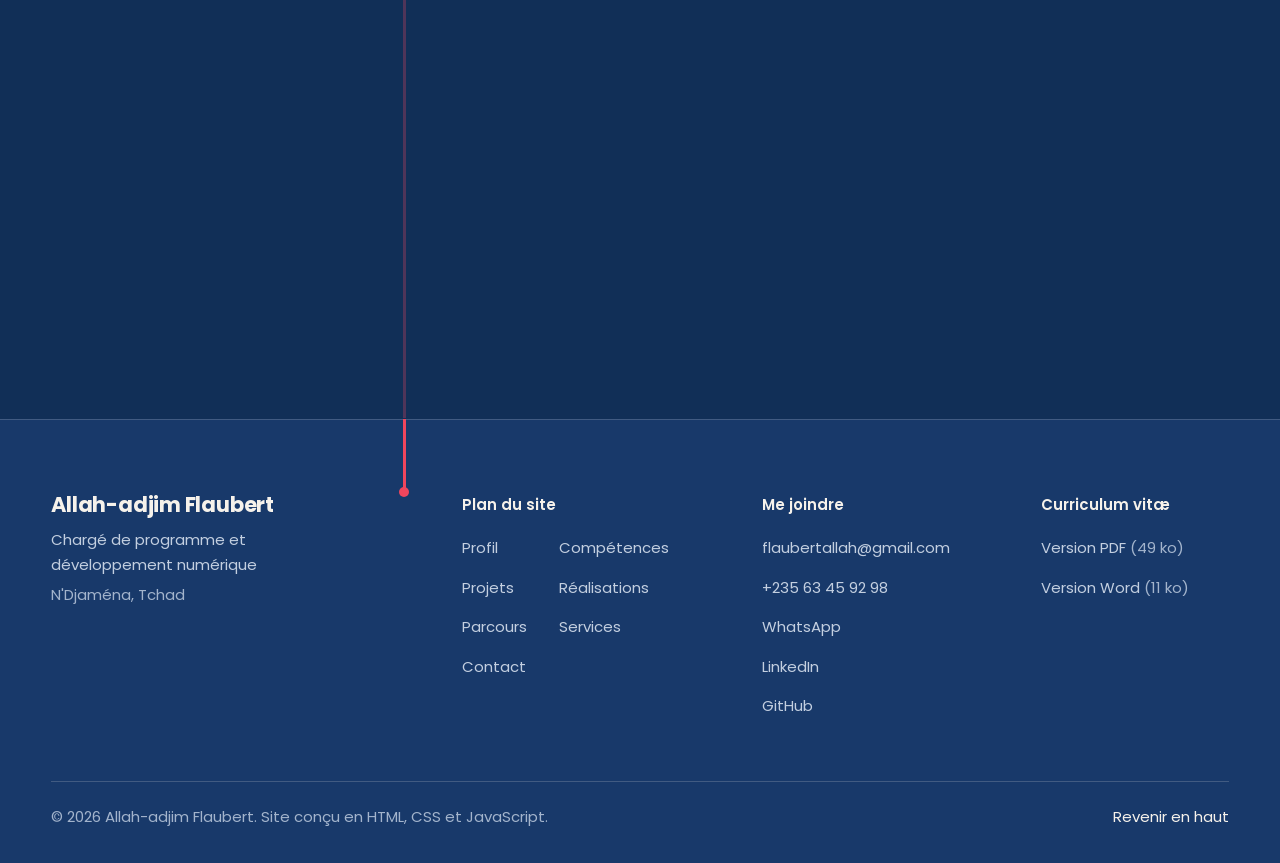
==== commit acfac447: "Données structurées : dateModified avec heure et fuseau horaire Format exigé par Google Search Conso" ====
--- a/index.html
+++ b/index.html
@@ -64,7 +64,7 @@
         "inLanguage": "fr",
         "isPartOf": { "@id": "https://motou-98.github.io/portfolio-flaubertadjim/#site" },
         "mainEntity": { "@id": "https://motou-98.github.io/portfolio-flaubertadjim/#person" },
-        "dateModified": "2026-11-26"
+        "dateModified": "2026-11-27T08:44:34+01:00"
       },
       {
         "@type": "Person",
